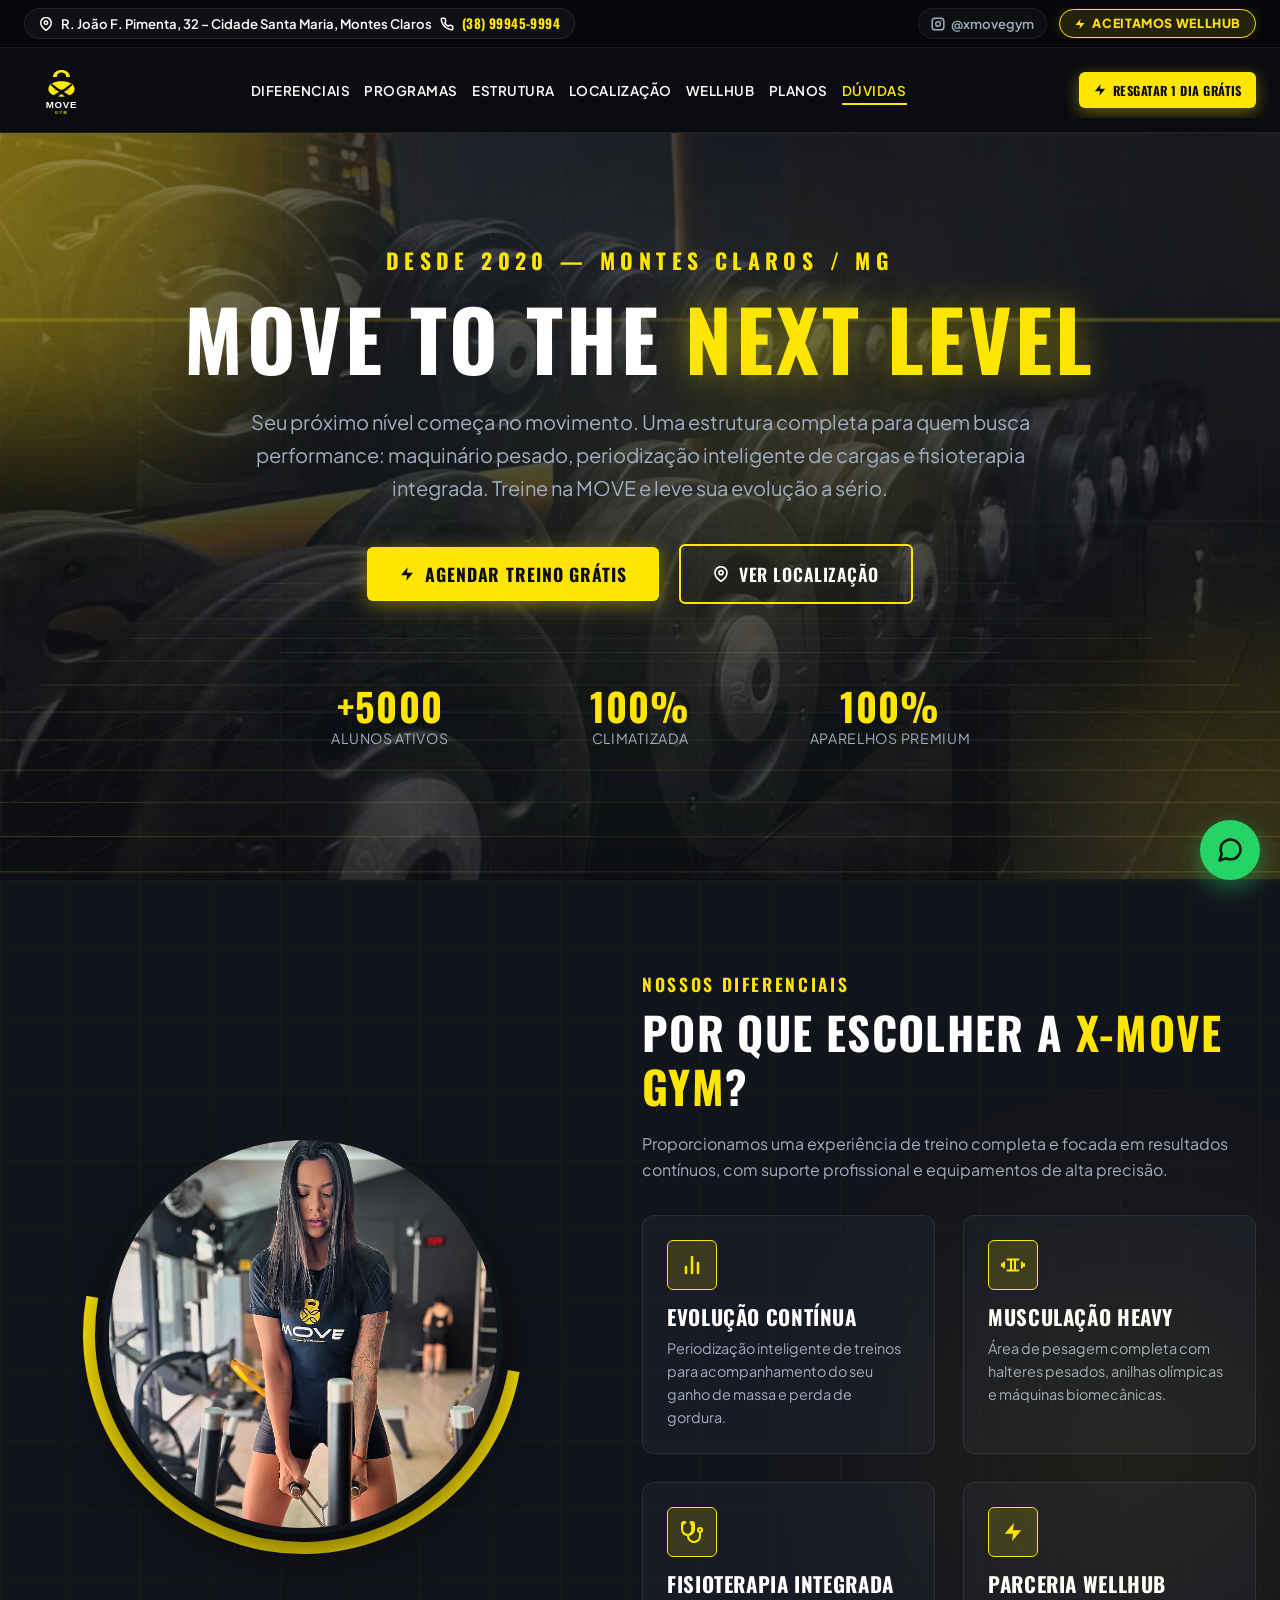
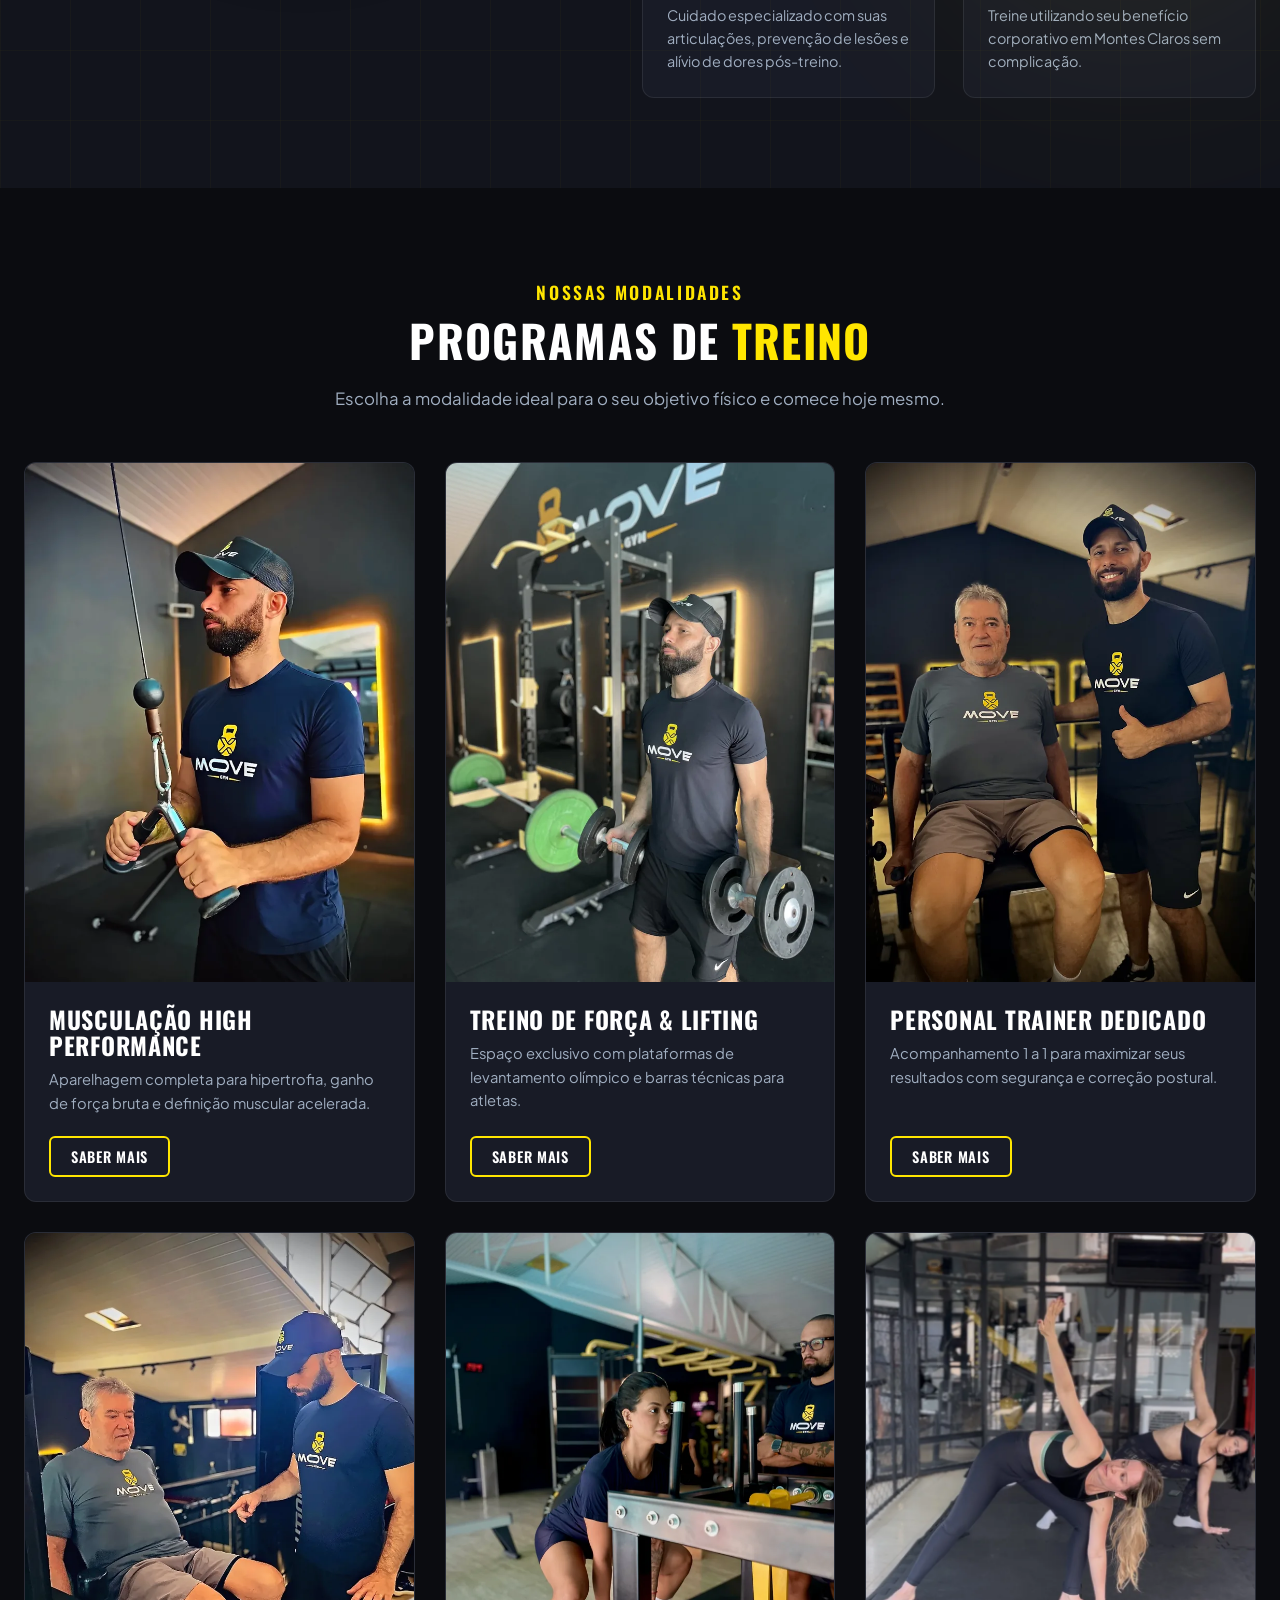
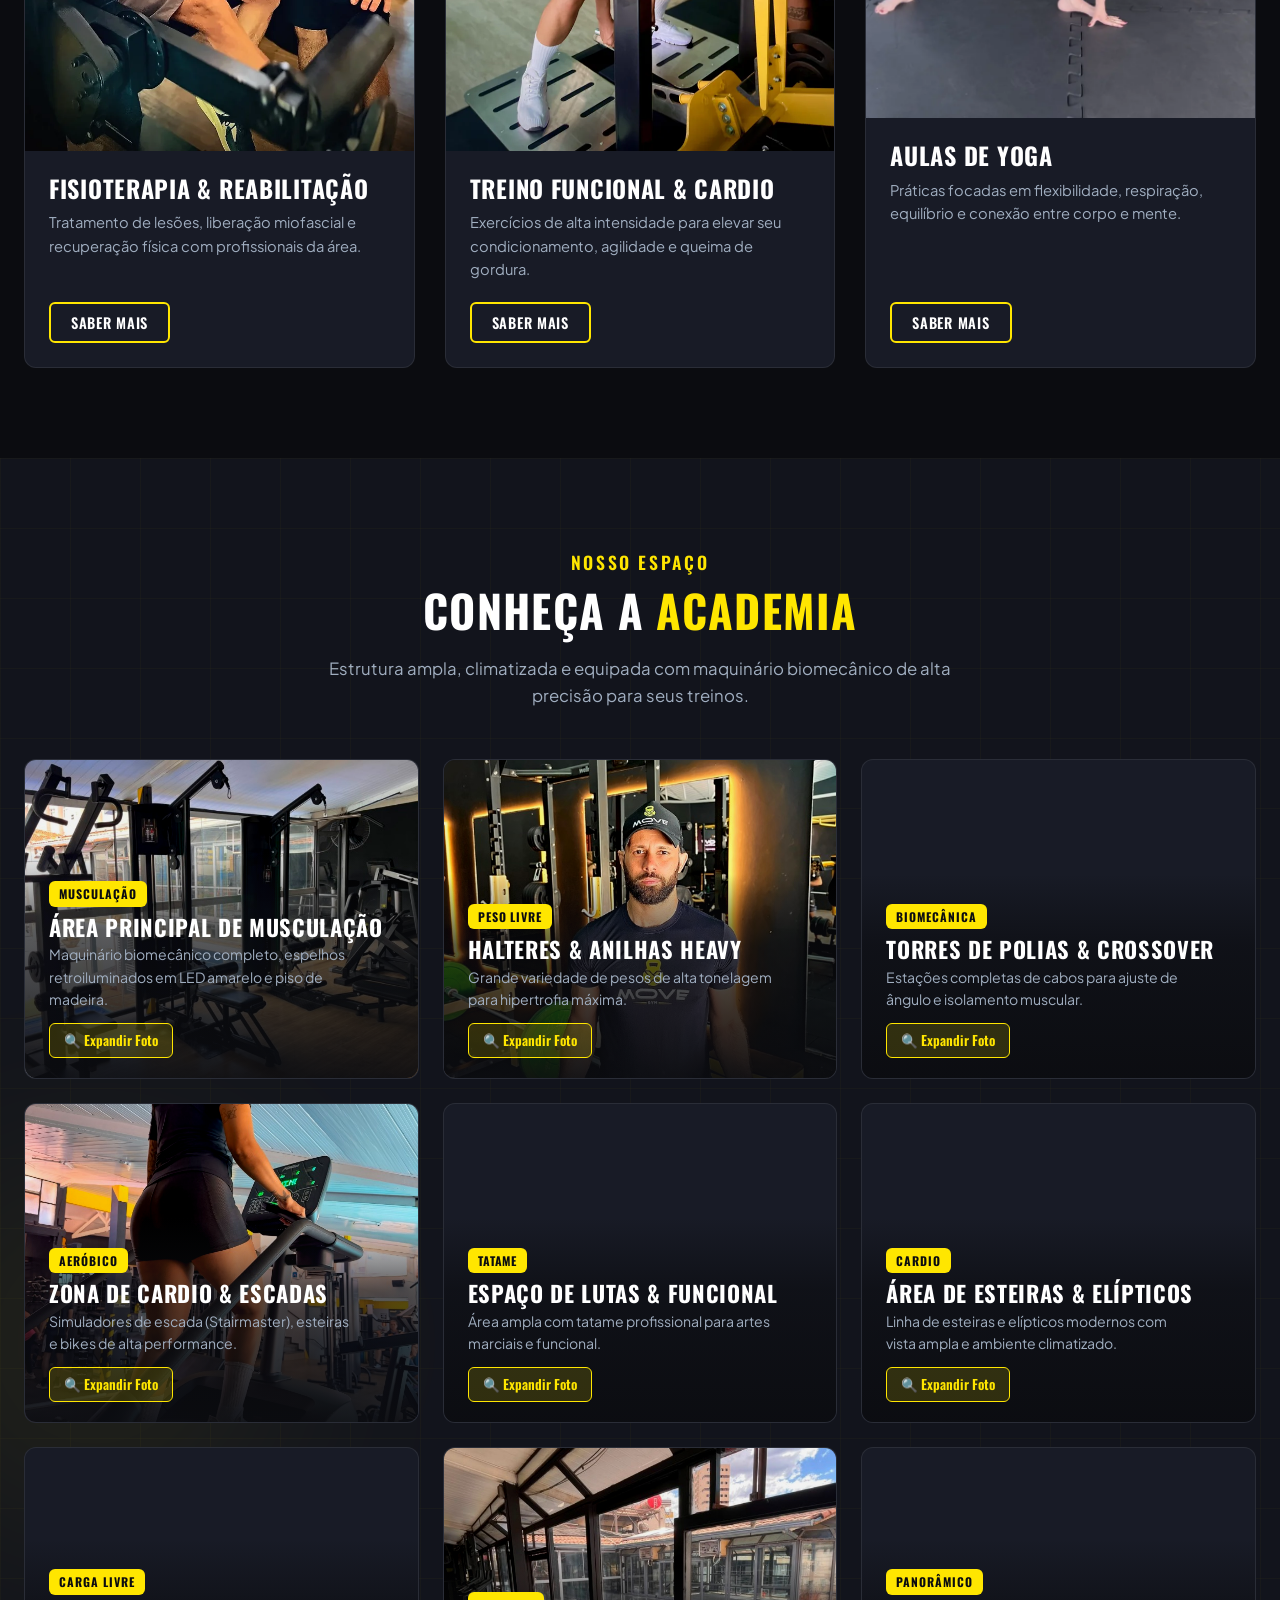
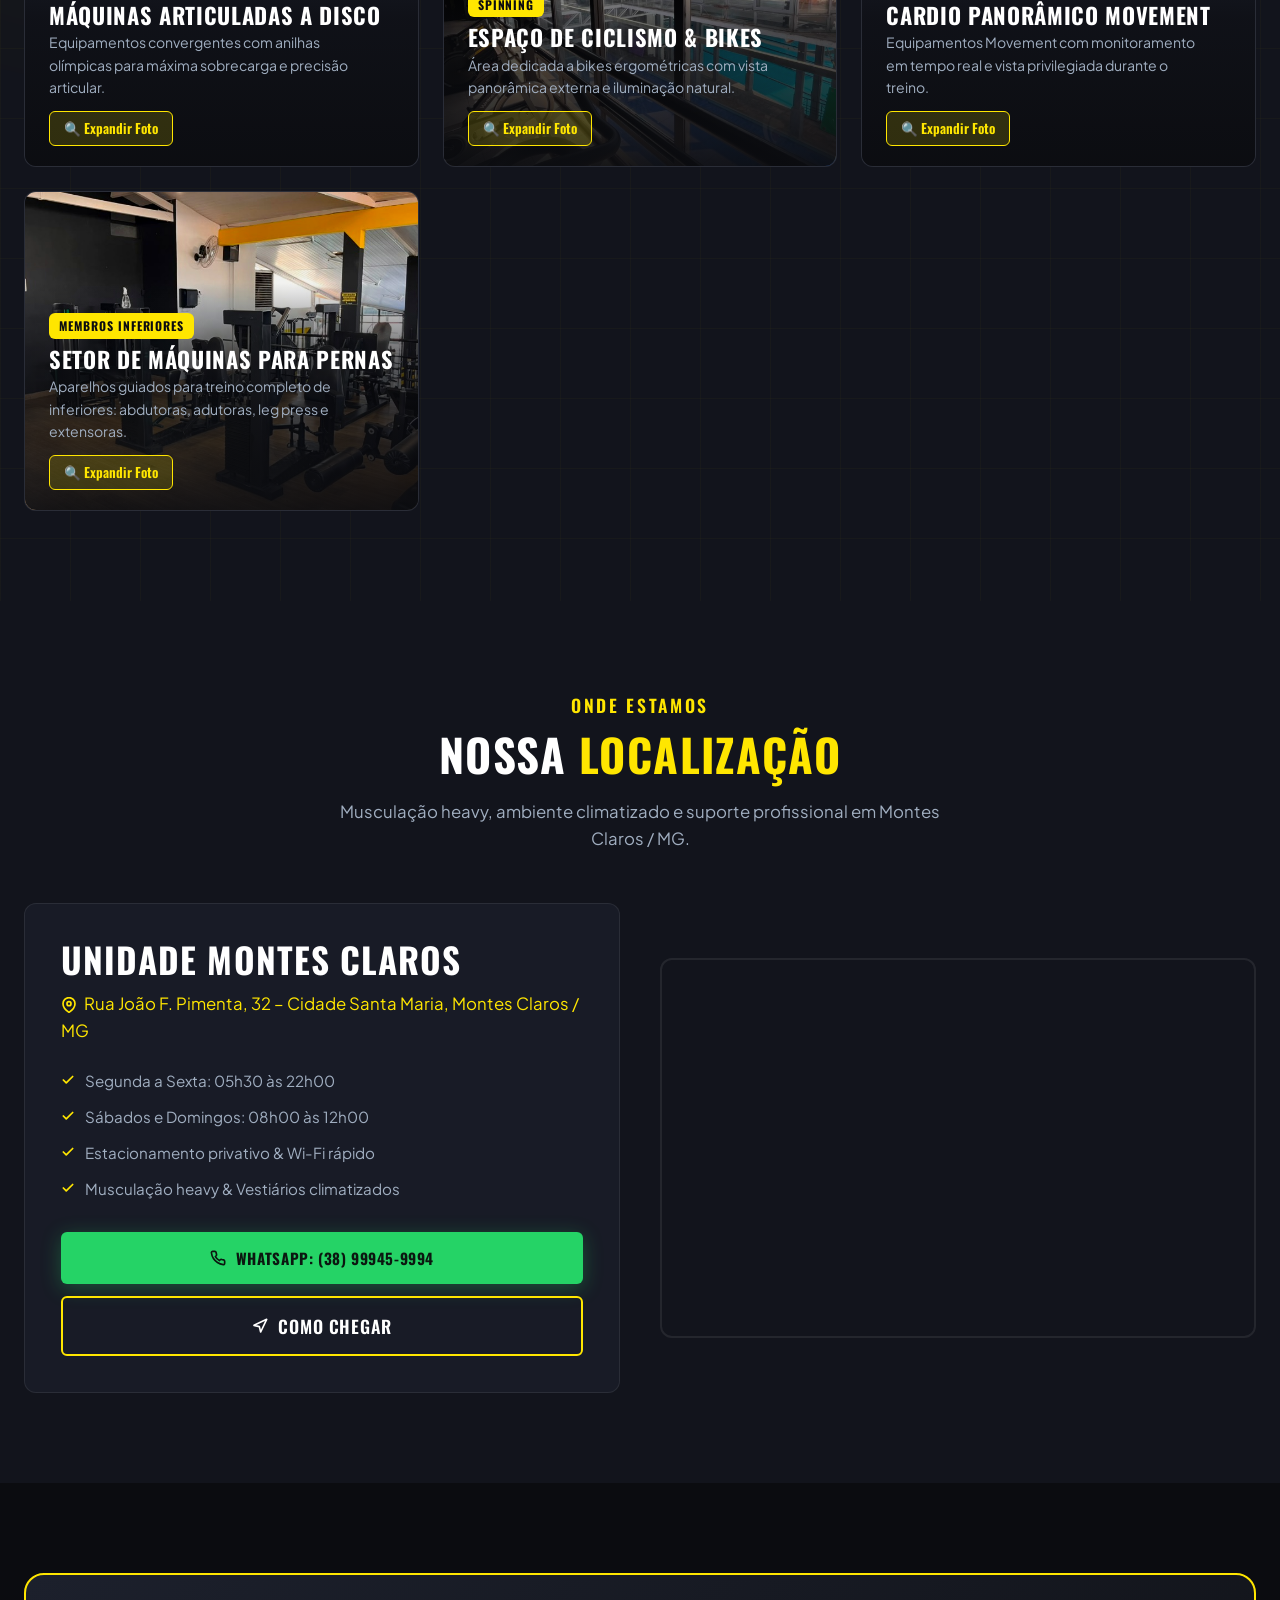
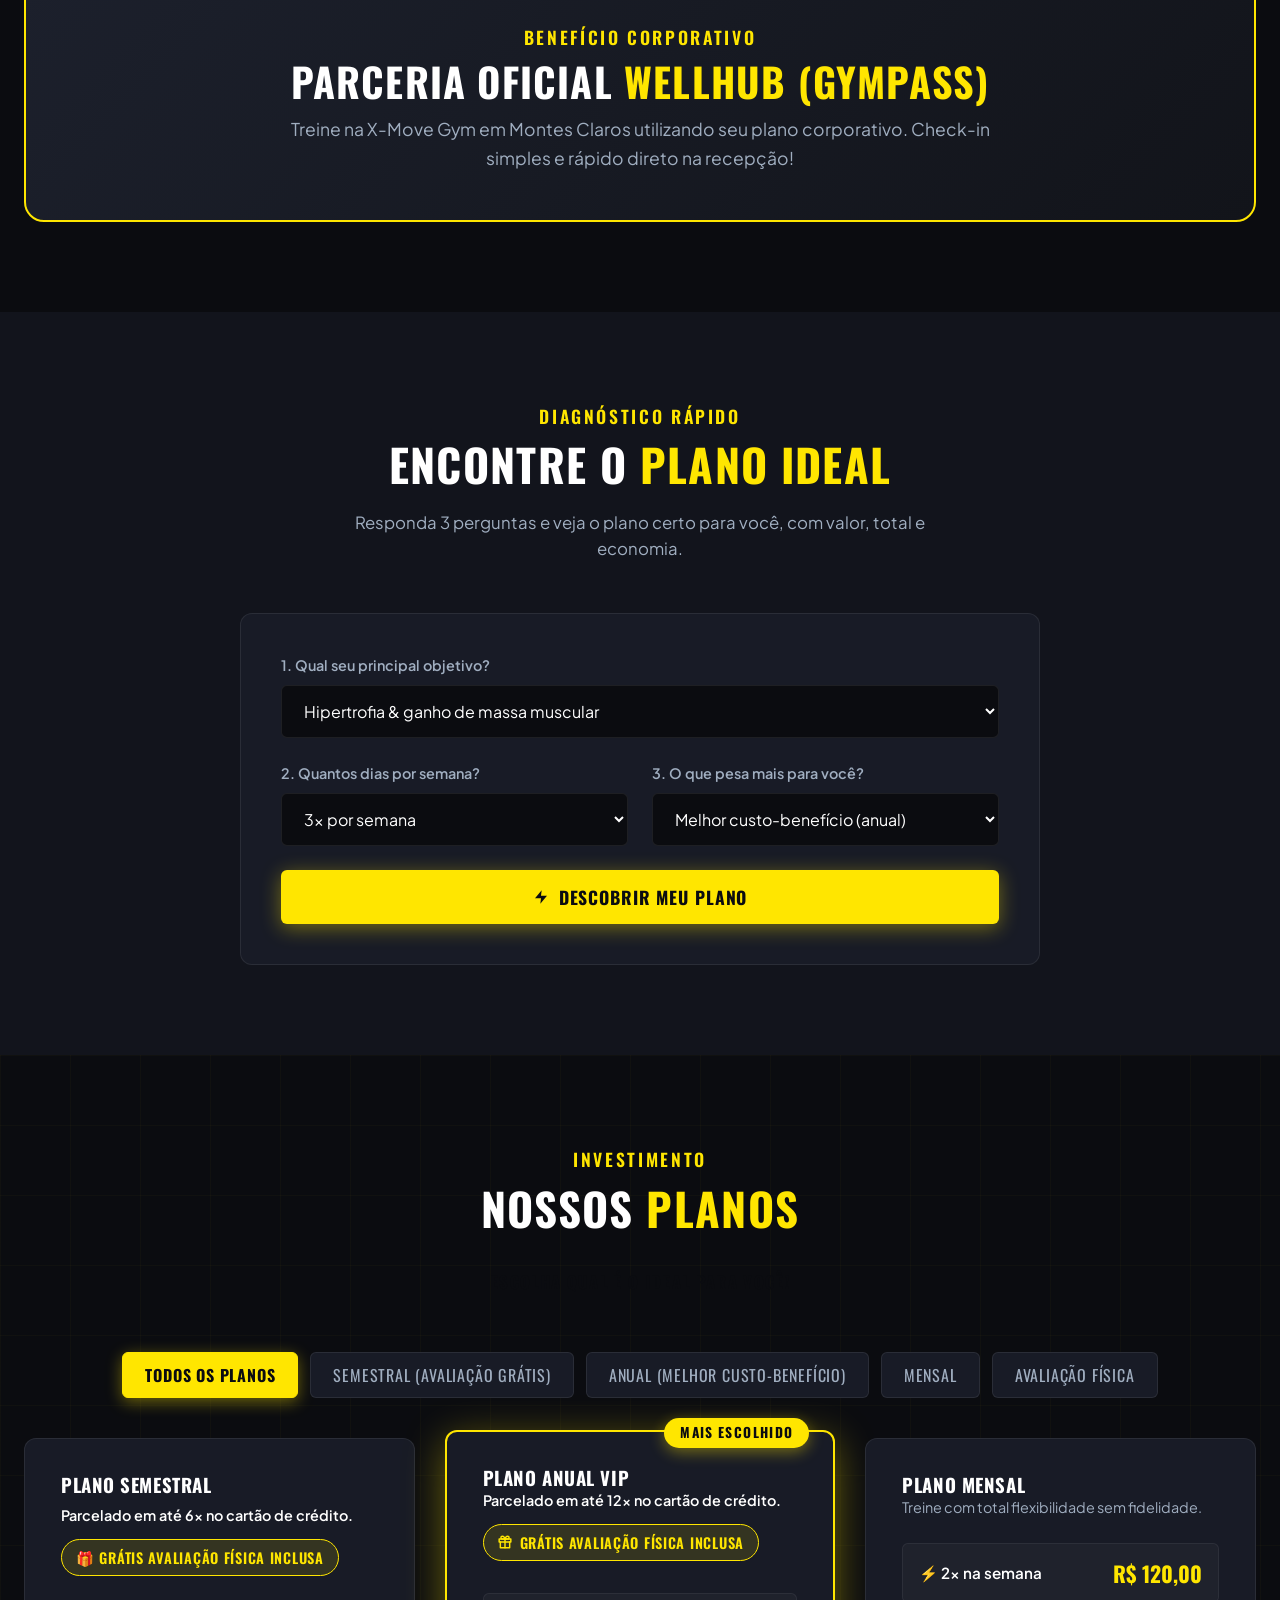
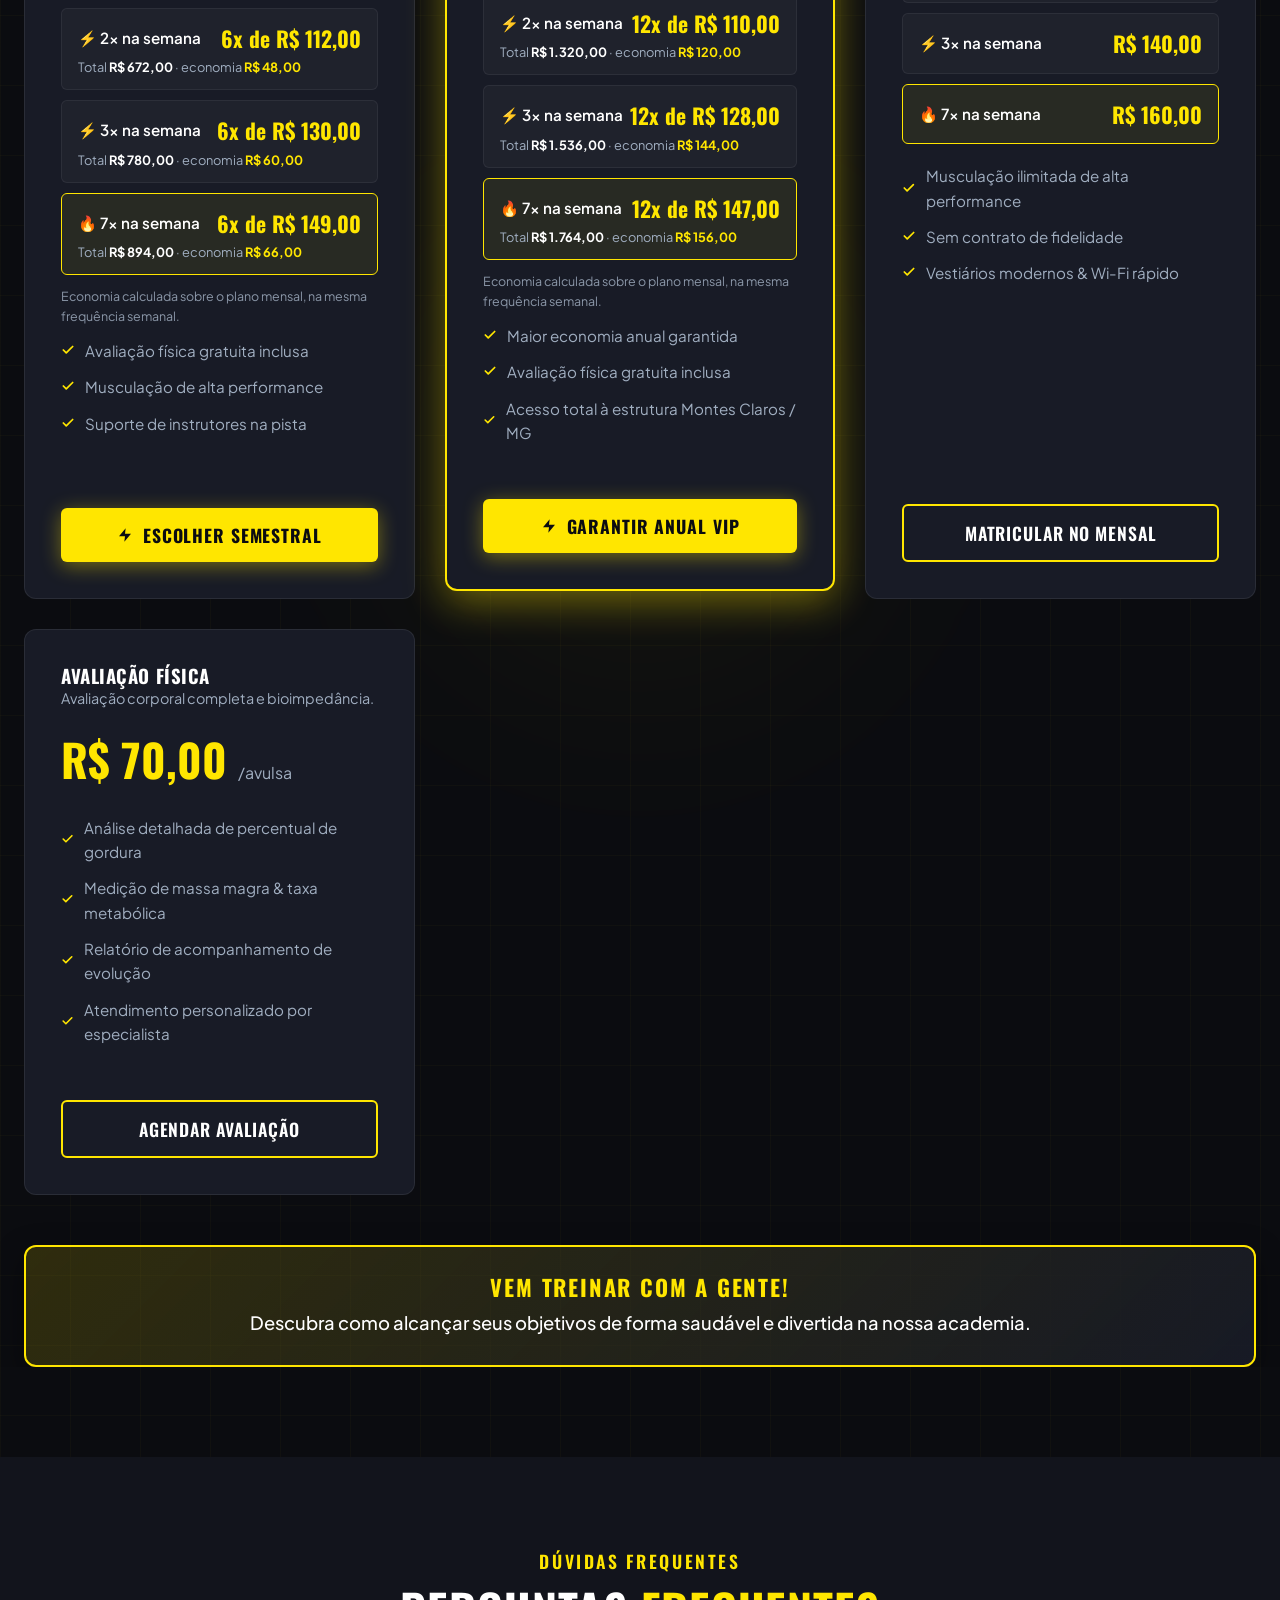
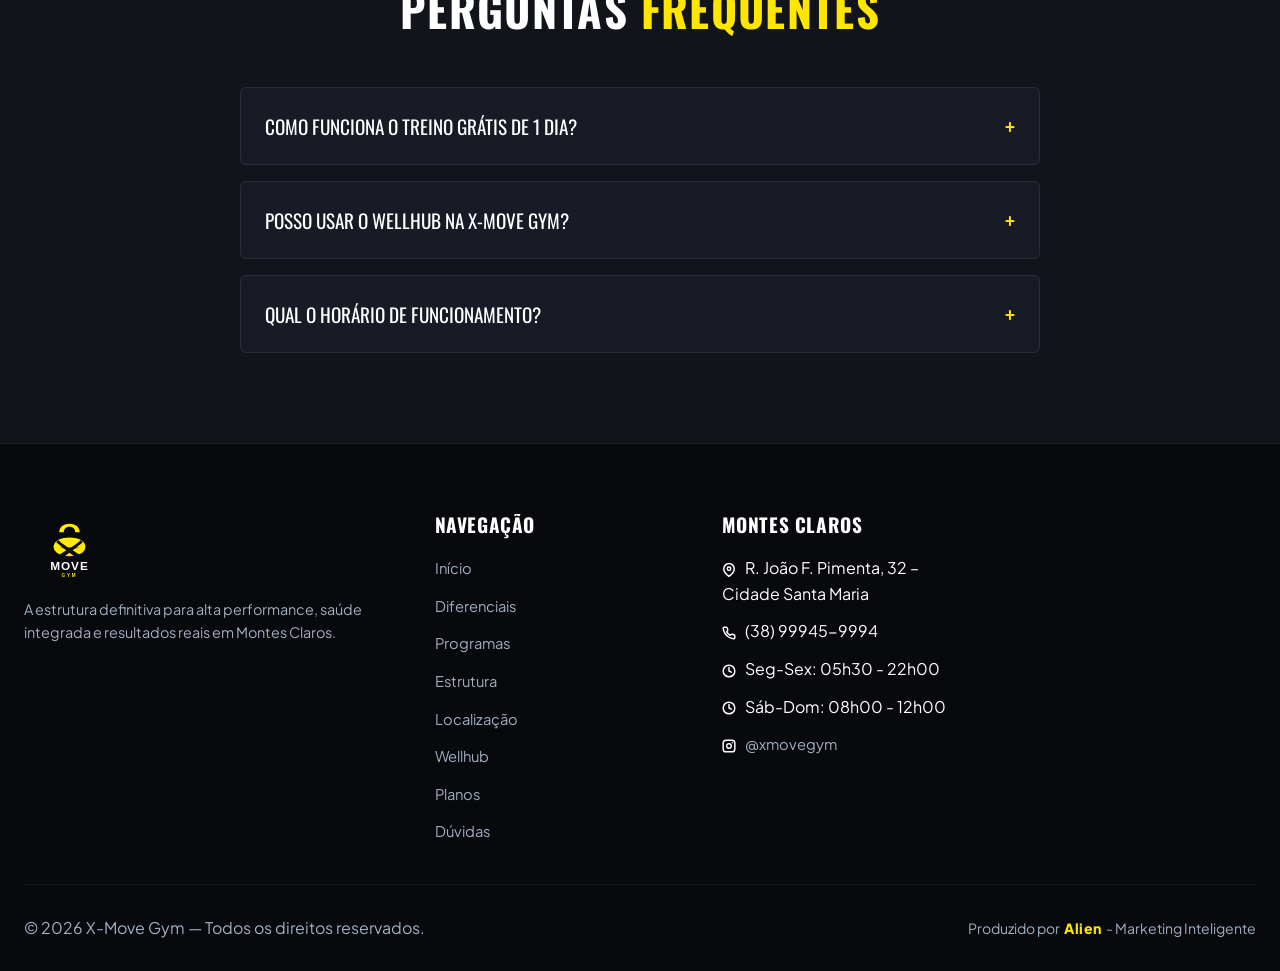
==== index.html @ 629a8d17 "Move arquivos do site para a raiz do repositório A Vercel publica a raiz do repositório; com o index" ====
<!DOCTYPE html>
<html lang="pt-BR">
<head>
  <meta charset="UTF-8">
  <meta name="viewport" content="width=device-width, initial-scale=1.0">
  <script>document.documentElement.classList.add('js');</script>

  <!-- SEO & Social Meta Tags -->
  <title>X-Move Gym | Academia High Performance em Montes Claros</title>
  <meta name="description" content="Evolua além dos seus limites na X-Move Gym. Musculação de alta performance, personal trainer, fisioterapia integrada e parceria Wellhub/Gympass em Montes Claros / MG. Agende seu treino grátis!">
  <meta name="keywords" content="X-Move Gym, Academia Montes Claros, Musculação, Personal Trainer, Fisioterapia, Wellhub, Gympass">
  <meta name="theme-color" content="#0b0c10">
  <link rel="canonical" href="https://move-gym-nu.vercel.app/">

  <meta property="og:type" content="website">
  <meta property="og:locale" content="pt_BR">
  <meta property="og:site_name" content="X-Move Gym">
  <meta property="og:url" content="https://move-gym-nu.vercel.app/">
  <meta property="og:title" content="X-Move Gym | Make Your Body Shape">
  <meta property="og:description" content="A estrutura definitiva para transformar seus resultados físicos e saúde em Montes Claros.">
  <meta property="og:image" content="https://move-gym-nu.vercel.app/assets/images/og-image.jpg">
  <meta property="og:image:width" content="1200">
  <meta property="og:image:height" content="630">
  <meta property="og:image:alt" content="Área de musculação da X-Move Gym em Montes Claros">
  <meta name="twitter:card" content="summary_large_image">
  <meta name="twitter:title" content="X-Move Gym | Academia High Performance em Montes Claros">
  <meta name="twitter:description" content="Musculação, personal, fisioterapia integrada e Wellhub. Agende seu treino grátis.">
  <meta name="twitter:image" content="https://move-gym-nu.vercel.app/assets/images/og-image.jpg">

  <!-- Dados estruturados (SEO local) -->
  <script type="application/ld+json">
  {
    "@context": "https://schema.org",
    "@type": "ExerciseGym",
    "name": "X-Move Gym",
    "url": "https://move-gym-nu.vercel.app/",
    "image": "https://move-gym-nu.vercel.app/assets/images/og-image.jpg",
    "telephone": "+55 38 99945-9994",
    "address": {
      "@type": "PostalAddress",
      "streetAddress": "Rua João F. Pimenta, 32",
      "addressLocality": "Montes Claros",
      "addressRegion": "MG",
      "addressCountry": "BR"
    },
    "geo": { "@type": "GeoCoordinates", "latitude": -16.728485, "longitude": -43.8725011 },
    "hasMap": "https://maps.app.goo.gl/956UyR5K5Nommwva8",
    "openingHoursSpecification": [
      { "@type": "OpeningHoursSpecification", "dayOfWeek": ["Monday","Tuesday","Wednesday","Thursday","Friday"], "opens": "05:30", "closes": "22:00" },
      { "@type": "OpeningHoursSpecification", "dayOfWeek": ["Saturday","Sunday"], "opens": "08:00", "closes": "12:00" }
    ],
    "sameAs": ["https://www.instagram.com/xmovegym"]
  }
  </script>

  <!-- Favicon, Fontes & Stylesheet -->
  <link rel="icon" type="image/svg+xml" href="images/logo-icon.svg">
  <link rel="preconnect" href="https://fonts.googleapis.com">
  <link rel="preconnect" href="https://fonts.gstatic.com" crossorigin>
  <link rel="stylesheet" href="https://fonts.googleapis.com/css2?family=Oswald:wght@400;500;600;700&family=Plus+Jakarta+Sans:ital,wght@0,400;0,500;0,600;0,700;0,800;1,400&display=swap">
  <link rel="stylesheet" href="css/styles.css">
</head>
<body>
  <a class="skip-link" href="#conteudo">Pular para o conteúdo</a>

  <!-- ==================== 1. TOP UTILITY BAR ==================== -->
  <div class="top-bar">
    <div class="container top-bar-content">
      
      <!-- Units & Quick WhatsApp Links -->
      <div class="top-bar-units">
        <a href="https://wa.me/5538999459994" target="_blank" rel="noopener noreferrer" class="unit-top-badge" title="Falar no WhatsApp">
          <svg width="14" height="14" viewBox="0 0 24 24" fill="none" stroke="currentColor" stroke-width="2.5" stroke-linecap="round" stroke-linejoin="round"><path d="M21 10c0 7-9 13-9 13s-9-6-9-13a9 9 0 0 1 18 0z"></path><circle cx="12" cy="10" r="3"></circle></svg>
          <span class="unit-city">R. João F. Pimenta, 32 – Cidade Santa Maria, Montes Claros</span>
          <svg width="14" height="14" viewBox="0 0 24 24" fill="none" stroke="currentColor" stroke-width="2.5" stroke-linecap="round" stroke-linejoin="round"><path d="M22 16.92v3a2 2 0 0 1-2.18 2 19.79 19.79 0 0 1-8.63-3.07 19.5 19.5 0 0 1-6-6 19.79 19.79 0 0 1-3.07-8.67A2 2 0 0 1 4.11 2h3a2 2 0 0 1 2 1.72 12.84 12.84 0 0 0 .7 2.81 2 2 0 0 1-.45 2.11L8.09 9.91a16 16 0 0 0 6 6l1.27-1.27a2 2 0 0 1 2.11-.45 12.84 12.84 0 0 0 2.81.7A2 2 0 0 1 22 16.92z"></path></svg>
          <span class="unit-phone">(38) 99945-9994</span>
        </a>
      </div>

      <!-- Social & Benefit Badges -->
      <div class="top-bar-right">
        <a href="https://www.instagram.com/xmovegym" target="_blank" rel="noopener noreferrer" class="social-top-badge" id="top-bar-instagram">
          <svg width="14" height="14" viewBox="0 0 24 24" fill="none" stroke="currentColor" stroke-width="2.5" stroke-linecap="round" stroke-linejoin="round"><rect x="2" y="2" width="20" height="20" rx="5" ry="5"></rect><path d="M16 11.37A4 4 0 1 1 12.63 8 4 4 0 0 1 16 11.37z"></path><line x1="17.5" y1="6.5" x2="17.51" y2="6.5"></line></svg>
          @xmovegym
        </a>
        <span class="wellhub-top-badge">
          <svg width="12" height="12" viewBox="0 0 24 24" fill="currentColor"><polygon points="13 2 3 14 12 14 11 22 21 10 12 10 13 2"></polygon></svg>
          Aceitamos Wellhub
        </span>
      </div>

    </div>
  </div>

  <!-- ==================== 2. MAIN NAVBAR ==================== -->
  <header class="navbar" id="navbar">
    <div class="container nav-container">
      <a href="#home" class="brand-logo" id="nav-brand-logo" aria-label="X-Move Gym - início">
        <img src="images/logo.svg" alt="X-Move Gym Logo" class="logo-svg-img">
      </a>

      <nav aria-label="Navegação principal">
        <ul class="nav-links" id="nav-menu">
          <li><a href="#why-choose" id="nav-why">Diferenciais</a></li>
          <li><a href="#programas" id="nav-programs">Programas</a></li>
          <li><a href="#estrutura" id="nav-estrutura">Estrutura</a></li>
          <li><a href="#unidades" id="nav-unidades">Localização</a></li>
          <li><a href="#wellhub" id="nav-wellhub">Wellhub</a></li>
          <li><a href="#planos" id="nav-planos">Planos</a></li>
          <li><a href="#faq" id="nav-faq">Dúvidas</a></li>
        </ul>
      </nav>

      <div class="nav-cta-wrapper">
        <button type="button" class="btn btn-orange open-modal-btn" id="btn-nav-pass">
          <svg width="14" height="14" viewBox="0 0 24 24" fill="currentColor"><polygon points="13 2 3 14 12 14 11 22 21 10 12 10 13 2"></polygon></svg>
          Resgatar 1 Dia Grátis
        </button>
        <button type="button" class="mobile-toggle-btn" id="mobileMenuBtn" aria-label="Abrir menu" aria-expanded="false" aria-controls="nav-menu">
          <svg width="22" height="22" viewBox="0 0 24 24" fill="none" stroke="currentColor" stroke-width="2.5" stroke-linecap="round" stroke-linejoin="round"><line x1="3" y1="12" x2="21" y2="12"></line><line x1="3" y1="6" x2="21" y2="6"></line><line x1="3" y1="18" x2="21" y2="18"></line></svg>
        </button>
      </div>
    </div>
  </header>

  <main id="conteudo">
  <!-- ==================== 3. HERO SECTION ==================== -->
  <section class="hero hero-centered" id="home">
    <div class="hero-bg-image-overlay" style="background-image: url('assets/images/hero-background.jpg');"></div>
    <video autoplay loop muted playsinline preload="metadata" poster="assets/hero-poster.jpg" class="hero-bg-video" aria-hidden="true">
      <source src="assets/neon_background_24s.mp4" type="video/mp4">
    </video>
    <div class="neon-grid-pattern"></div>
    <div class="neon-bg-orb orb-center"></div>
    <div class="container hero-centered-container">
      <div class="hero-content centered">
        <span class="hero-tag">DESDE 2020 — MONTES CLAROS / MG</span>
        <h1 class="hero-title">
          MOVE TO THE <span class="highlight">NEXT LEVEL</span>
        </h1>
        <p class="hero-description">
          Seu próximo nível começa no movimento. Uma estrutura completa para quem busca performance: maquinário pesado, periodização inteligente de cargas e fisioterapia integrada. Treine na MOVE e leve sua evolução a sério.
        </p>
        
        <div class="hero-actions">
          <button type="button" class="btn btn-orange open-modal-btn" id="btn-hero-cta">
            <svg width="16" height="16" viewBox="0 0 24 24" fill="currentColor"><polygon points="13 2 3 14 12 14 11 22 21 10 12 10 13 2"></polygon></svg>
            Agendar Treino Grátis
          </button>
          <a href="#unidades" class="btn btn-outline" id="btn-hero-units">
            <svg width="16" height="16" viewBox="0 0 24 24" fill="none" stroke="currentColor" stroke-width="2.5" stroke-linecap="round" stroke-linejoin="round"><path d="M21 10c0 7-9 13-9 13s-9-6-9-13a9 9 0 0 1 18 0z"></path><circle cx="12" cy="10" r="3"></circle></svg>
            Ver Localização
          </a>
        </div>

        <div class="hero-stats-bar">
          <div class="hero-stat-box">
            <h3>+<span class="counter" data-target="5000">0</span></h3>
            <p>Alunos Ativos</p>
          </div>
          <div class="hero-stat-box">
            <h3>100%</h3>
            <p>Climatizada</p>
          </div>
          <div class="hero-stat-box">
            <h3>100%</h3>
            <p>Aparelhos Premium</p>
          </div>
        </div>
      </div>
    </div>
  </section>

  <!-- ==================== 4. WHY CHOOSE US SECTION (CIRCULAR BADGE) ==================== -->
  <section class="section section-alt" id="why-choose">
    <div class="neon-grid-pattern"></div>
    <div class="neon-bg-orb orb-amber-right"></div>
    <div class="container why-us-grid">
      
      <!-- Circular Image Mask + Orange Arc Ring Overlay -->
      <div class="why-us-image-wrapper">
        <div class="orange-ring-arc"></div>
        <div class="circular-image-mask">
          <img src="assets/images/diferenciais-aluna.jpg" alt="Aluna treinando na X-Move Gym" width="768" height="1024" loading="lazy" decoding="async">
        </div>
      </div>

      <div class="why-us-content">
        <span class="section-subtitle">NOSSOS DIFERENCIAIS</span>
        <h2 class="section-title">POR QUE ESCOLHER A <span class="accent">X-MOVE GYM</span>?</h2>
        <p class="lead-text">Proporcionamos uma experiência de treino completa e focada em resultados contínuos, com suporte profissional e equipamentos de alta precisão.</p>

        <div class="features-2x2-grid">
          <div class="feature-box">
            <div class="feature-icon-square">
              <svg width="24" height="24" viewBox="0 0 24 24" fill="none" stroke="currentColor" stroke-width="2.5" stroke-linecap="round" stroke-linejoin="round"><line x1="18" y1="20" x2="18" y2="10"></line><line x1="12" y1="20" x2="12" y2="4"></line><line x1="6" y1="20" x2="6" y2="14"></line></svg>
            </div>
            <h4>EVOLUÇÃO CONTÍNUA</h4>
            <p>Periodização inteligente de treinos para acompanhamento do seu ganho de massa e perda de gordura.</p>
          </div>

          <div class="feature-box">
            <div class="feature-icon-square">
              <svg width="24" height="24" viewBox="0 0 24 24" fill="none" stroke="currentColor" stroke-width="2" stroke-linecap="round" stroke-linejoin="round"><path d="M6.5 6.5h11M6.5 17.5h11M3 9.5v5M21 9.5v5M1 11v2M23 11v2M10 6.5v11M14 6.5v11"/></svg>
            </div>
            <h4>MUSCULAÇÃO HEAVY</h4>
            <p>Área de pesagem completa com halteres pesados, anilhas olímpicas e máquinas biomecânicas.</p>
          </div>

          <div class="feature-box">
            <div class="feature-icon-square">
              <svg width="24" height="24" viewBox="0 0 24 24" fill="none" stroke="currentColor" stroke-width="2" stroke-linecap="round" stroke-linejoin="round"><path d="M4.8 2.3A.3.3 0 1 0 5 2H4a2 2 0 0 0-2 2v5a6 6 0 0 0 6 6v0a6 6 0 0 0 6-6V4a2 2 0 0 0-2-2h-1a.3.3 0 1 0 .2.3V4a1 1 0 0 1 1 1v5a5 5 0 0 1-5 5v0a5 5 0 0 1-5-5V5a1 1 0 0 1 1-1z"></path><path d="M8 15v1a6 6 0 0 0 6 6v0a6 6 0 0 0 6-6v-4"></path><circle cx="20" cy="10" r="2"></circle></svg>
            </div>
            <h4>FISIOTERAPIA INTEGRADA</h4>
            <p>Cuidado especializado com suas articulações, prevenção de lesões e alívio de dores pós-treino.</p>
          </div>

          <div class="feature-box">
            <div class="feature-icon-square">
              <svg width="22" height="22" viewBox="0 0 24 24" fill="currentColor"><polygon points="13 2 3 14 12 14 11 22 21 10 12 10 13 2"></polygon></svg>
            </div>
            <h4>PARCERIA WELLHUB</h4>
            <p>Treine utilizando seu benefício corporativo em Montes Claros sem complicação.</p>
          </div>
        </div>
      </div>

    </div>
  </section>

  <!-- ==================== 5. TRAINING PROGRAMS SECTION (FITNASE GRID) ==================== -->
  <section class="section" id="programas">
    <div class="container">
      <div class="section-header">
        <span class="section-subtitle">NOSSAS MODALIDADES</span>
        <h2 class="section-title">PROGRAMAS DE <span class="accent">TREINO</span></h2>
        <p>Escolha a modalidade ideal para o seu objetivo físico e comece hoje mesmo.</p>
      </div>

      <div class="programs-grid">
        <article class="program-card">
          <div class="program-img">
            <img src="assets/images/musculacao-high-performance.webp" alt="Aluno treinando musculação com halteres na X-Move Gym" width="750" height="1000" loading="lazy" decoding="async">
          </div>
          <div class="program-body">
            <h3>MUSCULAÇÃO HIGH PERFORMANCE</h3>
            <p>Aparelhagem completa para hipertrofia, ganho de força bruta e definição muscular acelerada.</p>
            <button type="button" class="btn btn-outline btn-sm open-modal-btn">Saber Mais</button>
          </div>
        </article>

        <article class="program-card">
          <div class="program-img">
            <img src="assets/images/programa-forca.webp" alt="Aluno fazendo rosca com halteres e anilhas ao lado do rack de força na X-Move Gym" width="750" height="1000" loading="lazy" decoding="async">
          </div>
          <div class="program-body">
            <h3>TREINO DE FORÇA & LIFTING</h3>
            <p>Espaço exclusivo com plataformas de levantamento olímpico e barras técnicas para atletas.</p>
            <button type="button" class="btn btn-outline btn-sm open-modal-btn">Saber Mais</button>
          </div>
        </article>

        <article class="program-card">
          <div class="program-img">
            <img src="assets/images/programa-personal.webp" alt="Personal trainer da X-Move Gym ao lado de aluno na máquina de treino" width="750" height="1000" loading="lazy" decoding="async">
          </div>
          <div class="program-body">
            <h3>PERSONAL TRAINER DEDICADO</h3>
            <p>Acompanhamento 1 a 1 para maximizar seus resultados com segurança e correção postural.</p>
            <button type="button" class="btn btn-outline btn-sm open-modal-btn">Saber Mais</button>
          </div>
        </article>

        <article class="program-card">
          <div class="program-img">
            <img src="assets/images/programa-fisioterapia.webp" alt="Atendimento de fisioterapia e reabilitação na X-Move Gym" width="750" height="1000" loading="lazy" decoding="async">
          </div>
          <div class="program-body">
            <h3>FISIOTERAPIA & REABILITAÇÃO</h3>
            <p>Tratamento de lesões, liberação miofascial e recuperação física com profissionais da área.</p>
            <button type="button" class="btn btn-outline btn-sm open-modal-btn">Saber Mais</button>
          </div>
        </article>

        <article class="program-card">
          <div class="program-img">
            <img src="assets/images/programa-funcional.webp" alt="Aluna realizando treino funcional com trenó acompanhada pelo instrutor na X-Move Gym" width="750" height="1000" loading="lazy" decoding="async">
          </div>
          <div class="program-body">
            <h3>TREINO FUNCIONAL & CARDIO</h3>
            <p>Exercícios de alta intensidade para elevar seu condicionamento, agilidade e queima de gordura.</p>
            <button type="button" class="btn btn-outline btn-sm open-modal-btn">Saber Mais</button>
          </div>
        </article>

        <article class="program-card">
          <div class="program-img">
            <img src="assets/images/programa-yoga.webp" alt="Alunas praticando yoga no tatame da X-Move Gym" width="800" height="1000" loading="lazy" decoding="async">
          </div>
          <div class="program-body">
            <h3>AULAS DE YOGA</h3>
            <p>Práticas focadas em flexibilidade, respiração, equilíbrio e conexão entre corpo e mente.</p>
            <button type="button" class="btn btn-outline btn-sm open-modal-btn">Saber Mais</button>
          </div>
        </article>
      </div>
    </div>
  </section>

  <!-- ==================== CONHEÇA A ACADEMIA (ESTRUTURA) ==================== -->
  <section class="section section-alt" id="estrutura">
    <div class="neon-grid-pattern"></div>
    <div class="neon-bg-orb orb-yellow-left"></div>
    <div class="container">
      <div class="section-header">
        <span class="section-subtitle">NOSSO ESPAÇO</span>
        <h2 class="section-title">CONHEÇA A <span class="accent">ACADEMIA</span></h2>
        <p>Estrutura ampla, climatizada e equipada com maquinário biomecânico de alta precisão para seus treinos.</p>
      </div>


      <!-- Gallery Grid -->
      <div class="gallery-grid">
        
        <!-- Item 1: Musculação Heavy -->
        <div class="gallery-item" data-gallery-cat="musculacao">
          <div class="gallery-img-wrapper" role="button" tabindex="0" aria-label="Ampliar foto: Área Principal de Musculação" data-lightbox-src="assets/images/estrutura-musculacao.jpg" data-lightbox-title="Área Principal de Musculação" data-lightbox-desc="Maquinário biomecânico completo, espelhos retroiluminados em LED amarelo e ambiente climatizado de alta performance.">
            <img src="assets/images/estrutura-musculacao.jpg" alt="Área Principal de Musculação X-Move Gym" width="1024" height="576" loading="lazy" decoding="async">
            <div class="gallery-overlay">
              <span class="gallery-badge">MUSCULAÇÃO</span>
              <h3>Área Principal de Musculação</h3>
              <p>Maquinário biomecânico completo, espelhos retroiluminados em LED amarelo e piso de madeira.</p>
              <span class="gallery-expand-btn" aria-hidden="true">🔍 Expandir Foto</span>
            </div>
          </div>
        </div>

        <!-- Item 2: Halteres & Peso Livre -->
        <div class="gallery-item" data-gallery-cat="halteres">
          <div class="gallery-img-wrapper" role="button" tabindex="0" aria-label="Ampliar foto: Estante de Halteres & Peso Livre" data-lightbox-src="assets/images/estrutura-halteres.jpg" data-lightbox-title="Estante de Halteres & Peso Livre" data-lightbox-desc="Ampla variedade de halteres pesados e anilhas de alta tonelagem para treinos de hipertrofia máxima e força bruta.">
            <img src="assets/images/estrutura-halteres.jpg" alt="Estante de Halteres e Anilhas X-Move Gym" width="663" height="1024" loading="lazy" decoding="async">
            <div class="gallery-overlay">
              <span class="gallery-badge">PESO LIVRE</span>
              <h3>Halteres & Anilhas Heavy</h3>
              <p>Grande variedade de pesos de alta tonelagem para hipertrofia máxima.</p>
              <span class="gallery-expand-btn" aria-hidden="true">🔍 Expandir Foto</span>
            </div>
          </div>
        </div>

        <!-- Item 3: Torres de Polias -->
        <div class="gallery-item" data-gallery-cat="polias">
          <div class="gallery-img-wrapper" role="button" tabindex="0" aria-label="Ampliar foto: Torres de Polias & Crossover" data-lightbox-src="assets/images/estrutura-polias.jpg" data-lightbox-title="Torres de Polias & Crossover" data-lightbox-desc="Estações completas de cabos com regulagem de altura e puxadores biomecânicos para isolamento muscular perfeito.">
            <img src="assets/images/estrutura-polias.jpg" alt="Torres de Polias e Crossover X-Move Gym" width="768" height="1024" loading="lazy" decoding="async">
            <div class="gallery-overlay">
              <span class="gallery-badge">BIOMECÂNICA</span>
              <h3>Torres de Polias & Crossover</h3>
              <p>Estações completas de cabos para ajuste de ângulo e isolamento muscular.</p>
              <span class="gallery-expand-btn" aria-hidden="true">🔍 Expandir Foto</span>
            </div>
          </div>
        </div>

        <!-- Item 4: Zona Cardio -->
        <div class="gallery-item" data-gallery-cat="cardio">
          <div class="gallery-img-wrapper" role="button" tabindex="0" aria-label="Ampliar foto: Zona de Cardio & Escadas" data-lightbox-src="assets/images/estrutura-cardio.jpg" data-lightbox-title="Zona de Cardio & Escadas" data-lightbox-desc="Equipamentos aeróbicos de alta performance incluindo simuladores de escada (Stairmaster), esteiras rápidas e bikes.">
            <img src="assets/images/estrutura-cardio.jpg" alt="Zona de Cardio e Escadas X-Move Gym" width="768" height="1024" loading="lazy" decoding="async">
            <div class="gallery-overlay">
              <span class="gallery-badge">AERÓBICO</span>
              <h3>Zona de Cardio & Escadas</h3>
              <p>Simuladores de escada (Stairmaster), esteiras e bikes de alta performance.</p>
              <span class="gallery-expand-btn" aria-hidden="true">🔍 Expandir Foto</span>
            </div>
          </div>
        </div>

        <!-- Item 5: Tatame & Lutas -->
        <div class="gallery-item" data-gallery-cat="tatame">
          <div class="gallery-img-wrapper" role="button" tabindex="0" aria-label="Ampliar foto: Espaço Tatame & Artes Marciais" data-lightbox-src="assets/images/estrutura-tatame.jpg" data-lightbox-title="Espaço Tatame & Artes Marciais" data-lightbox-desc="Área ampla coberta com tatames profissionais para treinos funcionais, aulas coletivas e artes marciais (Jiu-Jitsu / Lutas).">
            <img src="assets/images/estrutura-tatame.jpg" alt="Espaço Tatame e Lutas X-Move Gym" width="1024" height="576" loading="lazy" decoding="async" style="object-position: center 60%;">
            <div class="gallery-overlay">
              <span class="gallery-badge">TATAME</span>
              <h3>Espaço de Lutas & Funcional</h3>
              <p>Área ampla com tatame profissional para artes marciais e funcional.</p>
              <span class="gallery-expand-btn" aria-hidden="true">🔍 Expandir Foto</span>
            </div>
          </div>
        </div>

        <!-- Item 6: Área de Esteiras & Elípticos -->
        <div class="gallery-item" data-gallery-cat="cardio">
          <div class="gallery-img-wrapper" role="button" tabindex="0" aria-label="Ampliar foto: Área de Esteiras & Elípticos" data-lightbox-src="assets/images/estrutura-esteiras-elipticos.jpg" data-lightbox-title="Área de Esteiras & Elípticos" data-lightbox-desc="Linha de esteiras e elípticos modernos com vista ampla e ambiente climatizado.">
            <img src="assets/images/estrutura-esteiras-elipticos.jpg" alt="Área de Esteiras e Elípticos X-Move Gym" width="1024" height="576" loading="lazy" decoding="async">
            <div class="gallery-overlay">
              <span class="gallery-badge">CARDIO</span>
              <h3>Área de Esteiras & Elípticos</h3>
              <p>Linha de esteiras e elípticos modernos com vista ampla e ambiente climatizado.</p>
              <span class="gallery-expand-btn" aria-hidden="true">🔍 Expandir Foto</span>
            </div>
          </div>
        </div>

        <!-- Item 7: Máquinas Articuladas a Disco -->
        <div class="gallery-item" data-gallery-cat="musculacao">
          <div class="gallery-img-wrapper" role="button" tabindex="0" aria-label="Ampliar foto: Máquinas Articuladas a Disco" data-lightbox-src="assets/images/estrutura-articuladas-disco.jpg" data-lightbox-title="Máquinas Articuladas a Disco" data-lightbox-desc="Equipamentos convergentes com anilhas olímpicas para máxima sobrecarga e precisão articular.">
            <img src="assets/images/estrutura-articuladas-disco.jpg" alt="Máquinas Articuladas a Disco X-Move Gym" width="1024" height="576" loading="lazy" decoding="async">
            <div class="gallery-overlay">
              <span class="gallery-badge">CARGA LIVRE</span>
              <h3>Máquinas Articuladas a Disco</h3>
              <p>Equipamentos convergentes com anilhas olímpicas para máxima sobrecarga e precisão articular.</p>
              <span class="gallery-expand-btn" aria-hidden="true">🔍 Expandir Foto</span>
            </div>
          </div>
        </div>

        <!-- Item 8: Espaço de Ciclismo & Bikes -->
        <div class="gallery-item" data-gallery-cat="cardio">
          <div class="gallery-img-wrapper" role="button" tabindex="0" aria-label="Ampliar foto: Espaço de Ciclismo & Bikes" data-lightbox-src="assets/images/estrutura-bikes-panoramica.jpg" data-lightbox-title="Espaço de Ciclismo & Bikes" data-lightbox-desc="Área dedicada a bikes ergométricas com vista panorâmica externa e iluminação natural.">
            <img src="assets/images/estrutura-bikes-panoramica.jpg" alt="Espaço de Ciclismo e Bikes X-Move Gym" width="1024" height="576" loading="lazy" decoding="async">
            <div class="gallery-overlay">
              <span class="gallery-badge">SPINNING</span>
              <h3>Espaço de Ciclismo & Bikes</h3>
              <p>Área dedicada a bikes ergométricas com vista panorâmica externa e iluminação natural.</p>
              <span class="gallery-expand-btn" aria-hidden="true">🔍 Expandir Foto</span>
            </div>
          </div>
        </div>

        <!-- Item 9: Cardio Panorâmico Movement -->
        <div class="gallery-item" data-gallery-cat="cardio">
          <div class="gallery-img-wrapper" role="button" tabindex="0" aria-label="Ampliar foto: Cardio Panorâmico Movement" data-lightbox-src="assets/images/estrutura-cardio-movement.jpg" data-lightbox-title="Cardio Panorâmico Movement" data-lightbox-desc="Equipamentos Movement com monitoramento em tempo real e vista privilegiada durante o treino.">
            <img src="assets/images/estrutura-cardio-movement.jpg" alt="Cardio Panorâmico Movement X-Move Gym" width="1024" height="576" loading="lazy" decoding="async">
            <div class="gallery-overlay">
              <span class="gallery-badge">PANORÂMICO</span>
              <h3>Cardio Panorâmico Movement</h3>
              <p>Equipamentos Movement com monitoramento em tempo real e vista privilegiada durante o treino.</p>
              <span class="gallery-expand-btn" aria-hidden="true">🔍 Expandir Foto</span>
            </div>
          </div>
        </div>

        <!-- Item 10: Setor de Máquinas para Pernas -->
        <div class="gallery-item" data-gallery-cat="musculacao">
          <div class="gallery-img-wrapper" role="button" tabindex="0" aria-label="Ampliar foto: Setor de Máquinas para Pernas" data-lightbox-src="assets/images/estrutura-maquinas-pernas.jpg" data-lightbox-title="Setor de Máquinas para Pernas" data-lightbox-desc="Aparelhos guiados para treino completo de inferiores: abdutoras, adutoras, leg press e extensoras.">
            <img src="assets/images/estrutura-maquinas-pernas.jpg" alt="Setor de Máquinas para Pernas X-Move Gym" width="1024" height="576" loading="lazy" decoding="async">
            <div class="gallery-overlay">
              <span class="gallery-badge">MEMBROS INFERIORES</span>
              <h3>Setor de Máquinas para Pernas</h3>
              <p>Aparelhos guiados para treino completo de inferiores: abdutoras, adutoras, leg press e extensoras.</p>
              <span class="gallery-expand-btn" aria-hidden="true">🔍 Expandir Foto</span>
            </div>
          </div>
        </div>

      </div>
    </div>
  </section>

  <!-- ==================== 6. NOSSA LOCALIZAÇÃO ==================== -->
  <section class="section section-alt" id="unidades">
    <div class="container">
      <div class="section-header">
        <span class="section-subtitle">ONDE ESTAMOS</span>
        <h2 class="section-title">NOSSA <span class="accent">LOCALIZAÇÃO</span></h2>
        <p>Musculação heavy, ambiente climatizado e suporte profissional em Montes Claros / MG.</p>
      </div>

      <!-- Unit MOC -->
      <div class="unit-card-wrapper active" id="unit-moc">
        <div class="unit-info-box">
          <h3>Unidade Montes Claros</h3>
          <p class="address">
            <svg width="16" height="16" viewBox="0 0 24 24" fill="none" stroke="currentColor" stroke-width="2.5" stroke-linecap="round" stroke-linejoin="round" style="display:inline-block; vertical-align:middle; margin-right:4px;"><path d="M21 10c0 7-9 13-9 13s-9-6-9-13a9 9 0 0 1 18 0z"></path><circle cx="12" cy="10" r="3"></circle></svg>
            Rua João F. Pimenta, 32 – Cidade Santa Maria, Montes Claros / MG
          </p>
          <ul class="unit-features-list">
            <li><span class="check"><svg width="14" height="14" viewBox="0 0 24 24" fill="none" stroke="currentColor" stroke-width="3" stroke-linecap="round" stroke-linejoin="round"><polyline points="20 6 9 17 4 12"></polyline></svg></span> Segunda a Sexta: 05h30 às 22h00</li>
            <li><span class="check"><svg width="14" height="14" viewBox="0 0 24 24" fill="none" stroke="currentColor" stroke-width="3" stroke-linecap="round" stroke-linejoin="round"><polyline points="20 6 9 17 4 12"></polyline></svg></span> Sábados e Domingos: 08h00 às 12h00</li>
            <li><span class="check"><svg width="14" height="14" viewBox="0 0 24 24" fill="none" stroke="currentColor" stroke-width="3" stroke-linecap="round" stroke-linejoin="round"><polyline points="20 6 9 17 4 12"></polyline></svg></span> Estacionamento privativo & Wi-Fi rápido</li>
            <li><span class="check"><svg width="14" height="14" viewBox="0 0 24 24" fill="none" stroke="currentColor" stroke-width="3" stroke-linecap="round" stroke-linejoin="round"><polyline points="20 6 9 17 4 12"></polyline></svg></span> Musculação heavy & Vestiários climatizados</li>
          </ul>
          <a href="https://wa.me/5538999459994?text=Ol%C3%A1!%20Gostaria%20de%20informa%C3%A7%C3%B5es%20sobre%20a%20X-Move%20Gym." target="_blank" rel="noopener noreferrer" class="btn btn-whatsapp">
            <svg width="16" height="16" viewBox="0 0 24 24" fill="none" stroke="currentColor" stroke-width="2.5" stroke-linecap="round" stroke-linejoin="round"><path d="M22 16.92v3a2 2 0 0 1-2.18 2 19.79 19.79 0 0 1-8.63-3.07 19.5 19.5 0 0 1-6-6 19.79 19.79 0 0 1-3.07-8.67A2 2 0 0 1 4.11 2h3a2 2 0 0 1 2 1.72 12.84 12.84 0 0 0 .7 2.81 2 2 0 0 1-.45 2.11L8.09 9.91a16 16 0 0 0 6 6l1.27-1.27a2 2 0 0 1 2.11-.45 12.84 12.84 0 0 0 2.81.7A2 2 0 0 1 22 16.92z"></path></svg>
            WhatsApp: (38) 99945-9994
          </a>
          <a href="https://maps.app.goo.gl/956UyR5K5Nommwva8" target="_blank" rel="noopener noreferrer" class="btn btn-outline btn-block map-route-btn">
            <svg width="16" height="16" viewBox="0 0 24 24" fill="none" stroke="currentColor" stroke-width="2.5" stroke-linecap="round" stroke-linejoin="round" aria-hidden="true"><polygon points="3 11 22 2 13 21 11 13 3 11"></polygon></svg>
            Como chegar
          </a>
        </div>
        <div class="unit-map-container">
          <iframe title="Mapa: X-Move Gym, Rua João F. Pimenta, 32, Montes Claros" src="https://www.google.com/maps?q=-16.728485,-43.8725011&hl=pt-BR&z=17&output=embed" allowfullscreen loading="lazy" referrerpolicy="no-referrer-when-downgrade"></iframe>
        </div>
      </div>

    </div>
  </section>

  <!-- ==================== 7. WELLHUB BANNER ==================== -->
  <section class="section" id="wellhub">
    <div class="container">
      <div class="wellhub-banner">
        <div class="wellhub-content">
          <span class="section-subtitle">BENEFÍCIO CORPORATIVO</span>
          <h2>PARCERIA OFICIAL <span class="accent">WELLHUB (GYMPASS)</span></h2>
          <p>Treine na X-Move Gym em Montes Claros utilizando seu plano corporativo. Check-in simples e rápido direto na recepção!</p>
        </div>
      </div>
    </div>
  </section>

  <!-- ==================== 8. SIMULADOR DE PLANO ==================== -->
  <section class="section section-alt" id="simulador">
    <div class="container">
      <div class="section-header">
        <span class="section-subtitle">DIAGNÓSTICO RÁPIDO</span>
        <h2 class="section-title">ENCONTRE O <span class="accent">PLANO IDEAL</span></h2>
        <p>Responda 3 perguntas e veja o plano certo para você, com valor, total e economia.</p>
      </div>

      <div class="calc-card">
        <form id="planFinder" novalidate>
          <div class="calc-grid">
            <div class="input-group" style="grid-column: 1 / -1;">
              <label for="calcGoal">1. Qual seu principal objetivo?</label>
              <select id="calcGoal" class="input-control">
                <option value="hypertrophy">Hipertrofia &amp; ganho de massa muscular</option>
                <option value="weightloss">Emagrecimento &amp; definição corporal</option>
                <option value="health">Saúde, postura e qualidade de vida</option>
                <option value="rehab">Reabilitação &amp; prevenção de lesões</option>
              </select>
            </div>
            <div class="input-group">
              <label for="calcFreq">2. Quantos dias por semana?</label>
              <select id="calcFreq" class="input-control">
                <option value="2">2x por semana</option>
                <option value="3" selected>3x por semana</option>
                <option value="7">Todos os dias (7x)</option>
              </select>
            </div>
            <div class="input-group">
              <label for="calcCommit">3. O que pesa mais para você?</label>
              <select id="calcCommit" class="input-control">
                <option value="mensal">Flexibilidade (sem fidelidade)</option>
                <option value="semestral">Economia no semestre</option>
                <option value="anual" selected>Melhor custo-benefício (anual)</option>
              </select>
            </div>
          </div>

          <button type="submit" class="btn btn-orange btn-full" id="calcBtn">
            <svg width="16" height="16" viewBox="0 0 24 24" fill="currentColor" aria-hidden="true"><polygon points="13 2 3 14 12 14 11 22 21 10 12 10 13 2"></polygon></svg>
            Descobrir meu plano
          </button>
        </form>

        <div class="calc-result-box" id="calcResult" aria-live="polite" tabindex="-1">
          <span class="plan-result-kicker">SEU PLANO IDEAL</span>
          <h3 id="resPlan"></h3>
          <p class="plan-result-price" id="resPrice"></p>
          <p class="plan-result-meta" id="resMeta"></p>
          <p class="plan-result-programs" id="resPrograms"></p>
          <div class="plan-result-actions">
            <a class="btn btn-whatsapp" id="resWhats" href="#" target="_blank" rel="noopener noreferrer">
              <svg width="16" height="16" viewBox="0 0 24 24" fill="none" stroke="currentColor" stroke-width="2.5" stroke-linecap="round" stroke-linejoin="round" aria-hidden="true"><path d="M21 11.5a8.4 8.4 0 0 1-.9 3.8 8.5 8.5 0 0 1-7.6 4.7 8.4 8.4 0 0 1-3.8-.9L3 21l1.9-5.7a8.4 8.4 0 0 1-.9-3.8 8.5 8.5 0 0 1 4.7-7.6 8.4 8.4 0 0 1 3.8-.9h.5a8.5 8.5 0 0 1 8 8z"></path></svg>
              Quero esse plano
            </a>
            <a class="btn btn-outline" href="#planos">Ver todos os planos</a>
          </div>
        </div>
      </div>
    </div>
  </section>

  <!-- ==================== 9. PRICING PLANS ==================== -->
  <section class="section" id="planos">
    <div class="neon-grid-pattern"></div>
    <div class="neon-bg-orb orb-center"></div>
    <div class="container">
      <div class="section-header">
        <span class="section-subtitle">INVESTIMENTO</span>
        <h2 class="section-title">NOSSOS <span class="accent">PLANOS</span></h2>
        <p style="background: var(--accent-yellow); color: #0b0c10; font-weight: 800; display: inline-block; padding: 6px 20px; border-radius: var(--radius-sm); margin-top: 10px; font-family: var(--font-heading); text-transform: uppercase; letter-spacing: 0.08em;">
          Escolha qual é o ideal para você!
        </p>
      </div>

      <!-- Plan Interactive Filter Tabs -->
      <div class="plan-tab-nav">
        <button type="button" class="plan-tab-btn active" data-filter="all">Todos os Planos</button>
        <button type="button" class="plan-tab-btn" data-filter="semestral">Semestral (Avaliação Grátis)</button>
        <button type="button" class="plan-tab-btn" data-filter="anual">Anual (Melhor Custo-Benefício)</button>
        <button type="button" class="plan-tab-btn" data-filter="mensal">Mensal</button>
        <button type="button" class="plan-tab-btn" data-filter="avaliacao">Avaliação Física</button>
      </div>

      <div class="pricing-grid">

        <!-- Card 1: PLANO SEMESTRAL -->
        <div class="pricing-card" data-category="semestral">
          <div>
            <div style="display: flex; justify-content: space-between; align-items: center; margin-bottom: 8px;">
              <h3>PLANO SEMESTRAL</h3>
            </div>
            <p style="font-size: 0.9rem; color: var(--accent-yellow); font-weight: 600;">Parcelado em até 6x no cartão de crédito.</p>

            <div class="free-eval-badge">
              🎁 GRÁTIS AVALIAÇÃO FÍSICA INCLUSA
            </div>

            <ul class="price-freq-list">
              <li class="price-freq-item" data-plan="semestral" data-freq="2" data-parcelas="6" data-valor="112.00">
                <span class="freq-label">⚡ 2x na semana</span>
                <span class="freq-val">6x de R$ 112,00</span>
                <span class="freq-meta">Total <strong>R$&nbsp;672,00</strong> · economia <strong>R$&nbsp;48,00</strong></span>
              </li>
              <li class="price-freq-item" data-plan="semestral" data-freq="3" data-parcelas="6" data-valor="130.00">
                <span class="freq-label">⚡ 3x na semana</span>
                <span class="freq-val">6x de R$ 130,00</span>
                <span class="freq-meta">Total <strong>R$&nbsp;780,00</strong> · economia <strong>R$&nbsp;60,00</strong></span>
              </li>
              <li class="price-freq-item highlight" data-plan="semestral" data-freq="7" data-parcelas="6" data-valor="149.00">
                <span class="freq-label">🔥 7x na semana</span>
                <span class="freq-val">6x de R$ 149,00</span>
                <span class="freq-meta">Total <strong>R$&nbsp;894,00</strong> · economia <strong>R$&nbsp;66,00</strong></span>
              </li>
            </ul>

            <p class="price-note">Economia calculada sobre o plano mensal, na mesma frequência semanal.</p>

            <ul class="unit-features-list" style="margin-top: 12px;">
              <li><span class="check"><svg width="14" height="14" viewBox="0 0 24 24" fill="none" stroke="currentColor" stroke-width="3" stroke-linecap="round" stroke-linejoin="round"><polyline points="20 6 9 17 4 12"></polyline></svg></span> Avaliação física gratuita inclusa</li>
              <li><span class="check"><svg width="14" height="14" viewBox="0 0 24 24" fill="none" stroke="currentColor" stroke-width="3" stroke-linecap="round" stroke-linejoin="round"><polyline points="20 6 9 17 4 12"></polyline></svg></span> Musculação de alta performance</li>
              <li><span class="check"><svg width="14" height="14" viewBox="0 0 24 24" fill="none" stroke="currentColor" stroke-width="3" stroke-linecap="round" stroke-linejoin="round"><polyline points="20 6 9 17 4 12"></polyline></svg></span> Suporte de instrutores na pista</li>
            </ul>
          </div>
          <button type="button" class="btn btn-orange open-modal-btn" style="margin-top: 24px;">
            <svg width="16" height="16" viewBox="0 0 24 24" fill="currentColor"><polygon points="13 2 3 14 12 14 11 22 21 10 12 10 13 2"></polygon></svg>
            Escolher Semestral
          </button>
        </div>

        <!-- Card 2: PLANO ANUAL VIP (Mais Escolhido) -->
        <div class="pricing-card popular" data-category="anual">
          <div class="popular-badge">MAIS ESCOLHIDO</div>
          <div>
            <h3>PLANO ANUAL VIP</h3>
            <p style="font-size: 0.9rem; color: var(--accent-yellow); font-weight: 600;">Parcelado em até 12x no cartão de crédito.</p>

            <div class="free-eval-badge">
              <svg width="14" height="14" viewBox="0 0 24 24" fill="none" stroke="currentColor" stroke-width="2.5" stroke-linecap="round" stroke-linejoin="round"><polyline points="20 12 20 22 4 22 4 12"></polyline><rect x="2" y="7" width="20" height="5"></rect><line x1="12" y1="22" x2="12" y2="7"></line><path d="M12 7H7.5a2.5 2.5 0 0 1 0-5C11 2 12 7 12 7z"></path><path d="M12 7h4.5a2.5 2.5 0 0 0 0-5C13 2 12 7 12 7z"></path></svg>
              GRÁTIS AVALIAÇÃO FÍSICA INCLUSA
            </div>

            <ul class="price-freq-list">
              <li class="price-freq-item" data-plan="anual" data-freq="2" data-parcelas="12" data-valor="110.00">
                <span class="freq-label">⚡ 2x na semana</span>
                <span class="freq-val">12x de R$ 110,00</span>
                <span class="freq-meta">Total <strong>R$&nbsp;1.320,00</strong> · economia <strong>R$&nbsp;120,00</strong></span>
              </li>
              <li class="price-freq-item" data-plan="anual" data-freq="3" data-parcelas="12" data-valor="128.00">
                <span class="freq-label">⚡ 3x na semana</span>
                <span class="freq-val">12x de R$ 128,00</span>
                <span class="freq-meta">Total <strong>R$&nbsp;1.536,00</strong> · economia <strong>R$&nbsp;144,00</strong></span>
              </li>
              <li class="price-freq-item highlight" data-plan="anual" data-freq="7" data-parcelas="12" data-valor="147.00">
                <span class="freq-label">🔥 7x na semana</span>
                <span class="freq-val">12x de R$ 147,00</span>
                <span class="freq-meta">Total <strong>R$&nbsp;1.764,00</strong> · economia <strong>R$&nbsp;156,00</strong></span>
              </li>
            </ul>

            <p class="price-note">Economia calculada sobre o plano mensal, na mesma frequência semanal.</p>

            <ul class="unit-features-list" style="margin-top: 12px;">
              <li><span class="check"><svg width="14" height="14" viewBox="0 0 24 24" fill="none" stroke="currentColor" stroke-width="3" stroke-linecap="round" stroke-linejoin="round"><polyline points="20 6 9 17 4 12"></polyline></svg></span> Maior economia anual garantida</li>
              <li><span class="check"><svg width="14" height="14" viewBox="0 0 24 24" fill="none" stroke="currentColor" stroke-width="3" stroke-linecap="round" stroke-linejoin="round"><polyline points="20 6 9 17 4 12"></polyline></svg></span> Avaliação física gratuita inclusa</li>
              <li><span class="check"><svg width="14" height="14" viewBox="0 0 24 24" fill="none" stroke="currentColor" stroke-width="3" stroke-linecap="round" stroke-linejoin="round"><polyline points="20 6 9 17 4 12"></polyline></svg></span> Acesso total à estrutura Montes Claros / MG</li>
            </ul>
          </div>
          <button type="button" class="btn btn-orange open-modal-btn" style="margin-top: 24px;">
            <svg width="16" height="16" viewBox="0 0 24 24" fill="currentColor"><polygon points="13 2 3 14 12 14 11 22 21 10 12 10 13 2"></polygon></svg>
            Garantir Anual VIP
          </button>
        </div>

        <!-- Card 3: PLANO MENSAL -->
        <div class="pricing-card" data-category="mensal">
          <div>
            <h3>PLANO MENSAL</h3>
            <p style="font-size: 0.9rem; color: var(--text-muted);">Treine com total flexibilidade sem fidelidade.</p>

            <ul class="price-freq-list" style="margin-top: 24px;">
              <li class="price-freq-item" data-plan="mensal" data-freq="2" data-parcelas="1" data-valor="120.00">
                <span class="freq-label">⚡ 2x na semana</span>
                <span class="freq-val">R$ 120,00</span>
              </li>
              <li class="price-freq-item" data-plan="mensal" data-freq="3" data-parcelas="1" data-valor="140.00">
                <span class="freq-label">⚡ 3x na semana</span>
                <span class="freq-val">R$ 140,00</span>
              </li>
              <li class="price-freq-item highlight" data-plan="mensal" data-freq="7" data-parcelas="1" data-valor="160.00">
                <span class="freq-label">🔥 7x na semana</span>
                <span class="freq-val">R$ 160,00</span>
              </li>
            </ul>

            <ul class="unit-features-list" style="margin-top: 16px;">
              <li><span class="check"><svg width="14" height="14" viewBox="0 0 24 24" fill="none" stroke="currentColor" stroke-width="3" stroke-linecap="round" stroke-linejoin="round"><polyline points="20 6 9 17 4 12"></polyline></svg></span> Musculação ilimitada de alta performance</li>
              <li><span class="check"><svg width="14" height="14" viewBox="0 0 24 24" fill="none" stroke="currentColor" stroke-width="3" stroke-linecap="round" stroke-linejoin="round"><polyline points="20 6 9 17 4 12"></polyline></svg></span> Sem contrato de fidelidade</li>
              <li><span class="check"><svg width="14" height="14" viewBox="0 0 24 24" fill="none" stroke="currentColor" stroke-width="3" stroke-linecap="round" stroke-linejoin="round"><polyline points="20 6 9 17 4 12"></polyline></svg></span> Vestiários modernos & Wi-Fi rápido</li>
            </ul>
          </div>
          <button type="button" class="btn btn-outline open-modal-btn" style="margin-top: 24px;">Matricular no Mensal</button>
        </div>

        <!-- Card 4: AVALIAÇÃO FÍSICA -->
        <div class="pricing-card" data-category="avaliacao">
          <div>
            <h3>AVALIAÇÃO FÍSICA</h3>
            <p style="font-size: 0.9rem; color: var(--text-muted);">Avaliação corporal completa e bioimpedância.</p>

            <div class="price-tag">R$ 70,00 <span>/avulsa</span></div>

            <ul class="unit-features-list" style="margin-top: 20px;">
              <li><span class="check"><svg width="14" height="14" viewBox="0 0 24 24" fill="none" stroke="currentColor" stroke-width="3" stroke-linecap="round" stroke-linejoin="round"><polyline points="20 6 9 17 4 12"></polyline></svg></span> Análise detalhada de percentual de gordura</li>
              <li><span class="check"><svg width="14" height="14" viewBox="0 0 24 24" fill="none" stroke="currentColor" stroke-width="3" stroke-linecap="round" stroke-linejoin="round"><polyline points="20 6 9 17 4 12"></polyline></svg></span> Medição de massa magra & taxa metabólica</li>
              <li><span class="check"><svg width="14" height="14" viewBox="0 0 24 24" fill="none" stroke="currentColor" stroke-width="3" stroke-linecap="round" stroke-linejoin="round"><polyline points="20 6 9 17 4 12"></polyline></svg></span> Relatório de acompanhamento de evolução</li>
              <li><span class="check"><svg width="14" height="14" viewBox="0 0 24 24" fill="none" stroke="currentColor" stroke-width="3" stroke-linecap="round" stroke-linejoin="round"><polyline points="20 6 9 17 4 12"></polyline></svg></span> Atendimento personalizado por especialista</li>
            </ul>
          </div>
          <button type="button" class="btn btn-outline open-modal-btn" style="margin-top: 24px;">Agendar Avaliação</button>
        </div>

      </div>

      <!-- Motivation Banner from Flyer Image -->
      <div class="motivation-banner">
        <h3>VEM TREINAR COM A GENTE!</h3>
        <p>Descubra como alcançar seus objetivos de forma saudável e divertida na nossa academia.</p>
      </div>

    </div>
  </section>

  <!-- ==================== 10. FAQ SECTION ==================== -->
  <section class="section section-alt" id="faq">
    <div class="container">
      <div class="section-header">
        <span class="section-subtitle">DÚVIDAS FREQUENTES</span>
        <h2 class="section-title">PERGUNTAS <span class="accent">FREQUENTES</span></h2>
      </div>

      <div class="faq-list">
        <div class="faq-item">
          <button type="button" class="faq-header" id="faq-btn-1" aria-expanded="false" aria-controls="faq-panel-1">
            <span>COMO FUNCIONA O TREINO GRÁTIS DE 1 DIA?</span>
            <span class="icon" aria-hidden="true">+</span>
          </button>
          <div class="faq-body" id="faq-panel-1" role="region" aria-labelledby="faq-btn-1">
            <p>Basta preencher nosso formulário de cadastro. Você receberá um voucher direto no seu WhatsApp para apresentar na recepção da X-Move Gym em Montes Claros!</p>
          </div>
        </div>

        <div class="faq-item">
          <button type="button" class="faq-header" id="faq-btn-2" aria-expanded="false" aria-controls="faq-panel-2">
            <span>POSSO USAR O WELLHUB NA X-MOVE GYM?</span>
            <span class="icon" aria-hidden="true">+</span>
          </button>
          <div class="faq-body" id="faq-panel-2" role="region" aria-labelledby="faq-btn-2">
            <p>Sim! Aceitamos o aplicativo Wellhub. Basta fazer o check-in na recepção ao chegar.</p>
          </div>
        </div>

        <div class="faq-item">
          <button type="button" class="faq-header" id="faq-btn-3" aria-expanded="false" aria-controls="faq-panel-3">
            <span>QUAL O HORÁRIO DE FUNCIONAMENTO?</span>
            <span class="icon" aria-hidden="true">+</span>
          </button>
          <div class="faq-body" id="faq-panel-3" role="region" aria-labelledby="faq-btn-3">
            <p>Segunda a Sexta das 05h30 às 22h00. Sábados e Domingos das 08h00 às 12h00.</p>
          </div>
        </div>
      </div>
    </div>
  </section>

  </main>

  <!-- ==================== WHATSAPP FLUTUANTE ==================== -->
  <a class="wa-float" id="waFloat" href="https://wa.me/5538999459994?text=Ol%C3%A1!%20Vim%20pelo%20site%20e%20gostaria%20de%20mais%20informa%C3%A7%C3%B5es%20sobre%20a%20X-Move%20Gym." target="_blank" rel="noopener noreferrer" aria-label="Falar com a X-Move Gym no WhatsApp">
    <span class="wa-float-label">Fale conosco</span>
    <span class="wa-float-icon">
      <svg width="28" height="28" viewBox="0 0 24 24" fill="none" stroke="currentColor" stroke-width="2.2" stroke-linecap="round" stroke-linejoin="round" aria-hidden="true"><path d="M21 11.5a8.4 8.4 0 0 1-.9 3.8 8.5 8.5 0 0 1-7.6 4.7 8.4 8.4 0 0 1-3.8-.9L3 21l1.9-5.7a8.4 8.4 0 0 1-.9-3.8 8.5 8.5 0 0 1 4.7-7.6 8.4 8.4 0 0 1 3.8-.9h.5a8.5 8.5 0 0 1 8 8z"></path></svg>
    </span>
  </a>

  <!-- ==================== LEAD MODAL ==================== -->
  <div class="modal-overlay" id="leadModal" aria-hidden="true">
    <div class="modal-box" role="dialog" aria-modal="true" aria-labelledby="leadModalTitle">
      <button type="button" class="modal-close-btn" aria-label="Fechar">&times;</button>
      <div style="text-align: center; margin-bottom: 24px;">
        <span class="section-subtitle">VOUCHER EXCLUSIVO</span>
        <h3 id="leadModalTitle" style="font-size: 1.8rem;">GANHE 1 DIA GRÁTIS</h3>
      </div>

      <form id="freePassForm" novalidate>
        <div style="margin-bottom: 16px;">
          <label for="leadName" class="field-label">Seu Nome Completo</label>
          <input type="text" id="leadName" name="name" class="input-control" placeholder="Ex: Rodrigo Santos" autocomplete="name" required>
        </div>

        <div style="margin-bottom: 20px;">
          <label for="leadPhone" class="field-label">Seu WhatsApp (com DDD)</label>
          <input type="tel" id="leadPhone" name="phone" class="input-control" placeholder="Ex: (38) 99999-9999" inputmode="tel" autocomplete="tel-national" maxlength="15" required>
          <p class="form-error" id="leadError" role="alert" hidden></p>
        </div>

        <button type="submit" class="btn btn-orange btn-full">
          <svg width="18" height="18" viewBox="0 0 24 24" fill="none" stroke="currentColor" stroke-width="2.5" stroke-linecap="round" stroke-linejoin="round"><path d="M22 16.92v3a2 2 0 0 1-2.18 2 19.79 19.79 0 0 1-8.63-3.07 19.5 19.5 0 0 1-6-6 19.79 19.79 0 0 1-3.07-8.67A2 2 0 0 1 4.11 2h3a2 2 0 0 1 2 1.72 12.84 12.84 0 0 0 .7 2.81 2 2 0 0 1-.45 2.11L8.09 9.91a16 16 0 0 0 6 6l1.27-1.27a2 2 0 0 1 2.11-.45 12.84 12.84 0 0 0 2.81.7A2 2 0 0 1 22 16.92z"></path></svg>
          Receber Voucher no WhatsApp
        </button>
      </form>
    </div>
  </div>

  <!-- ==================== LIGHTBOX CAROUSEL MODAL ==================== -->
  <div class="lightbox-modal" id="lightboxModal" role="dialog" aria-modal="true" aria-label="Galeria de fotos da academia" aria-hidden="true">
    <div class="lightbox-content">
      <button type="button" class="lightbox-close-btn" id="lightboxCloseBtn" title="Fechar (Esc)" aria-label="Fechar galeria">&times;</button>
      
      <div class="lightbox-img-wrapper">
        <button type="button" class="lightbox-nav-btn prev-btn" id="lightboxPrevBtn" title="Foto anterior" aria-label="Foto anterior">
          <svg width="24" height="24" viewBox="0 0 24 24" fill="none" stroke="currentColor" stroke-width="3" stroke-linecap="round" stroke-linejoin="round"><polyline points="15 18 9 12 15 6"></polyline></svg>
        </button>
        
        <div class="lightbox-img-container">
          <img src="" id="lightboxImg" alt="">
          <span class="lightbox-counter-badge" id="lightboxCounter" aria-live="polite"></span>
        </div>
        
        <button type="button" class="lightbox-nav-btn next-btn" id="lightboxNextBtn" title="Próxima foto" aria-label="Próxima foto">
          <svg width="24" height="24" viewBox="0 0 24 24" fill="none" stroke="currentColor" stroke-width="3" stroke-linecap="round" stroke-linejoin="round"><polyline points="9 18 15 12 9 6"></polyline></svg>
        </button>
      </div>

      <div class="lightbox-body">
        <div class="lightbox-info">
          <h3 id="lightboxTitle"></h3>
          <p id="lightboxDesc"></p>
        </div>
        <button type="button" class="btn btn-orange open-modal-btn" style="padding: 10px 24px; font-size: 0.95rem;">
          <svg width="16" height="16" viewBox="0 0 24 24" fill="currentColor"><polygon points="13 2 3 14 12 14 11 22 21 10 12 10 13 2"></polygon></svg>
          Agendar Treino Grátis
        </button>
      </div>
    </div>
  </div>

  <!-- ==================== FOOTER ==================== -->
  <footer class="footer">
    <div class="container">
      <div class="footer-grid">
        <div>
          <a href="#home" class="brand-logo footer-brand" style="margin-bottom: 16px;" aria-label="X-Move Gym - início">
            <img src="images/logo.svg" alt="X-Move Gym Logo" class="logo-svg-img" style="height: 68px;">
          </a>
          <p style="font-size: 0.9rem;">
            A estrutura definitiva para alta performance, saúde integrada e resultados reais em Montes Claros.
          </p>
        </div>

        <div class="footer-col">
          <h4>Navegação</h4>
          <ul class="footer-links">
            <li><a href="#home">Início</a></li>
            <li><a href="#why-choose">Diferenciais</a></li>
            <li><a href="#programas">Programas</a></li>
            <li><a href="#estrutura">Estrutura</a></li>
            <li><a href="#unidades">Localização</a></li>
            <li><a href="#wellhub">Wellhub</a></li>
            <li><a href="#planos">Planos</a></li>
            <li><a href="#faq">Dúvidas</a></li>
          </ul>
        </div>

        <div class="footer-col">
          <h4>Montes Claros</h4>
          <ul class="footer-links">
            <li><svg width="14" height="14" viewBox="0 0 24 24" fill="none" stroke="currentColor" stroke-width="2.5" stroke-linecap="round" stroke-linejoin="round" style="display:inline-block; vertical-align:middle; margin-right:6px; color:var(--accent-yellow);"><path d="M21 10c0 7-9 13-9 13s-9-6-9-13a9 9 0 0 1 18 0z"></path><circle cx="12" cy="10" r="3"></circle></svg> R. João F. Pimenta, 32 – Cidade Santa Maria</li>
            <li><svg width="14" height="14" viewBox="0 0 24 24" fill="none" stroke="currentColor" stroke-width="2.5" stroke-linecap="round" stroke-linejoin="round" style="display:inline-block; vertical-align:middle; margin-right:6px; color:var(--accent-yellow);"><path d="M22 16.92v3a2 2 0 0 1-2.18 2 19.79 19.79 0 0 1-8.63-3.07 19.5 19.5 0 0 1-6-6 19.79 19.79 0 0 1-3.07-8.67A2 2 0 0 1 4.11 2h3a2 2 0 0 1 2 1.72 12.84 12.84 0 0 0 .7 2.81 2 2 0 0 1-.45 2.11L8.09 9.91a16 16 0 0 0 6 6l1.27-1.27a2 2 0 0 1 2.11-.45 12.84 12.84 0 0 0 2.81.7A2 2 0 0 1 22 16.92z"></path></svg> (38) 99945-9994</li>
            <li><svg width="14" height="14" viewBox="0 0 24 24" fill="none" stroke="currentColor" stroke-width="2.5" stroke-linecap="round" stroke-linejoin="round" style="display:inline-block; vertical-align:middle; margin-right:6px; color:var(--accent-yellow);"><circle cx="12" cy="12" r="10"></circle><polyline points="12 6 12 12 16 14"></polyline></svg> Seg-Sex: 05h30 - 22h00</li>
            <li><svg width="14" height="14" viewBox="0 0 24 24" fill="none" stroke="currentColor" stroke-width="2.5" stroke-linecap="round" stroke-linejoin="round" style="display:inline-block; vertical-align:middle; margin-right:6px; color:var(--accent-yellow);"><circle cx="12" cy="12" r="10"></circle><polyline points="12 6 12 12 16 14"></polyline></svg> Sáb-Dom: 08h00 - 12h00</li>
            <li><svg width="14" height="14" viewBox="0 0 24 24" fill="none" stroke="currentColor" stroke-width="2.5" stroke-linecap="round" stroke-linejoin="round" style="display:inline-block; vertical-align:middle; margin-right:6px; color:var(--accent-yellow);"><rect x="2" y="2" width="20" height="20" rx="5" ry="5"></rect><path d="M16 11.37A4 4 0 1 1 12.63 8 4 4 0 0 1 16 11.37z"></path><line x1="17.5" y1="6.5" x2="17.51" y2="6.5"></line></svg> <a href="https://www.instagram.com/xmovegym" target="_blank" rel="noopener noreferrer">@xmovegym</a></li>
          </ul>
        </div>
      </div>

      <div class="footer-bottom">
        <p>&copy; 2026 X-Move Gym — Todos os direitos reservados.</p>
        <a href="https://alienmkt.com.br" target="_blank" rel="noopener noreferrer" class="alien-credit">
          Produzido por <strong>Alien</strong> - Marketing Inteligente
        </a>
      </div>
    </div>
  </footer>

  <script src="js/main.js"></script>
</body>
</html>
---- css/styles.css ----
/* ==========================================================================
   X-MOVE GYM - STYLESHEET (FITNASE TEMPLATE INSPIRATION)
   Estilo: Dark High-Contrast, Vibrant Orange (#FF4500), Bold Typography & Dynamic Geometry
   ========================================================================== */


/* --- Design Tokens / CSS Custom Properties --- */
:root {
  /* ---------- Design Tokens ---------- */
  /* Cores de marca */
  --accent: #ffe600;
  --accent-rgb: 255, 230, 0;
  --accent-hover: #fff033;
  --accent-glow: rgba(var(--accent-rgb), 0.4);
  --accent-soft: rgba(var(--accent-rgb), 0.12);
  --whatsapp: #25d366;
  --whatsapp-hover: #22c35e;

  /* Superfícies */
  --bg-dark: #0b0c10;
  --bg-dark-alt: #12141c;
  --bg-card: #181b26;
  --bg-card-hover: #202433;
  --bg-deep: #06070a;

  /* Texto */
  --text-main: #ffffff;
  --text-muted: #a0aec0;
  --text-dim: #8b97a8;
  --text-on-accent: #0b0c10;

  /* Bordas */
  --border-glass: rgba(255, 255, 255, 0.08);
  --border-accent: rgba(var(--accent-rgb), 0.3);

  /* Raio */
  --radius-sm: 6px;
  --radius-md: 12px;
  --radius-lg: 20px;
  --radius-full: 9999px;

  /* Espaçamento (escala de 4px) */
  --space-1: 4px;
  --space-2: 8px;
  --space-3: 12px;
  --space-4: 16px;
  --space-5: 24px;
  --space-6: 32px;
  --space-7: 48px;
  --space-8: 64px;
  --space-9: 90px;
  --section-pad: var(--space-9);

  /* Sombras */
  --shadow-card: 0 20px 40px rgba(0, 0, 0, 0.5);
  --shadow-soft: 0 15px 35px rgba(0, 0, 0, 0.5);
  --shadow-accent: 0 4px 20px var(--accent-glow);

  /* Camadas */
  --z-nav: 1000;
  --z-float: 1500;
  --z-modal: 2000;

  /* Layout & tipografia */
  --max-width: 1240px;
  --font-heading: 'Oswald', sans-serif;
  --font-body: 'Plus Jakarta Sans', sans-serif;

  /* Movimento */
  --transition-fast: 0.2s cubic-bezier(0.4, 0, 0.2, 1);
  --transition-normal: 0.35s cubic-bezier(0.16, 1, 0.3, 1);
  --ease-out: cubic-bezier(0.16, 1, 0.3, 1);
}

/* --- Neon Background Accent Details --- */
.neon-bg-orb {
  position: absolute;
  border-radius: 50%;
  filter: blur(95px);
  pointer-events: none;
  z-index: 0;
  opacity: 0.55;
  animation: neonPulse 6s ease-in-out infinite alternate;
}

.neon-bg-orb.orb-yellow-top {
  top: -120px;
  right: -100px;
  width: 500px;
  height: 500px;
  background: radial-gradient(circle, rgba(var(--accent-rgb), 0.22) 0%, rgba(var(--accent-rgb), 0) 70%);
}

.neon-bg-orb.orb-yellow-left {
  top: 35%;
  left: -180px;
  width: 550px;
  height: 550px;
  background: radial-gradient(circle, rgba(var(--accent-rgb), 0.18) 0%, rgba(var(--accent-rgb), 0) 70%);
}

.neon-bg-orb.orb-amber-right {
  bottom: 5%;
  right: -150px;
  width: 600px;
  height: 600px;
  background: radial-gradient(circle, rgba(var(--accent-rgb), 0.16) 0%, rgba(var(--accent-rgb), 0) 70%);
}

.neon-bg-orb.orb-center {
  top: 50%;
  left: 50%;
  transform: translate(-50%, -50%);
  width: 650px;
  height: 650px;
  background: radial-gradient(circle, rgba(var(--accent-rgb), 0.12) 0%, rgba(var(--accent-rgb), 0) 70%);
}

@keyframes neonPulse {
  0% {
    opacity: 0.45;
    transform: scale(1) translateY(0);
  }
  50% {
    opacity: 0.8;
    transform: scale(1.1) translateY(-18px);
  }
  100% {
    opacity: 0.45;
    transform: scale(1) translateY(0);
  }
}

/* Neon Grid Pattern Layer */
.section {
  position: relative;
  overflow: hidden;
}

.neon-grid-pattern {
  position: absolute;
  top: 0;
  left: 0;
  width: 100%;
  height: 100%;
  background-image: 
    linear-gradient(rgba(var(--accent-rgb), 0.025) 1px, transparent 1px),
    linear-gradient(90deg, rgba(var(--accent-rgb), 0.025) 1px, transparent 1px);
  background-size: 70px 70px;
  pointer-events: none;
  z-index: 0;
}

/* --- Base Reset & Typography --- */
*, *::before, *::after {
  box-sizing: border-box;
  margin: 0;
  padding: 0;
}

html {
  scroll-behavior: smooth;
  font-family: var(--font-body);
  background-color: var(--bg-dark);
  color: var(--text-main);
  overflow-x: hidden;
}

body {
  min-height: 100vh;
  line-height: 1.6;
  background-color: var(--bg-dark);
}

h1, h2, h3, h4, h5, h6 {
  font-family: var(--font-heading);
  text-transform: uppercase;
  letter-spacing: 0.03em;
  color: var(--text-main);
  line-height: 1.1;
}

p {
  color: var(--text-muted);
  font-size: 1rem;
}

a {
  color: inherit;
  text-decoration: none;
}

/* --- Layout Container & Spacing --- */
.container {
  width: 100%;
  max-width: var(--max-width);
  margin: 0 auto;
  padding: 0 24px;
}

.section {
  padding: var(--section-pad) 0;
  position: relative;
}

.section-header {
  text-align: center;
  max-width: 650px;
  margin: 0 auto 50px auto;
}

.section-subtitle {
  color: var(--accent);
  font-family: var(--font-heading);
  font-size: 1.1rem;
  font-weight: 600;
  letter-spacing: 0.15em;
  text-transform: uppercase;
  margin-bottom: 8px;
  display: block;
}

.section-title {
  font-size: 2.8rem;
  font-weight: 700;
  line-height: 1.2;
  margin-bottom: 18px;
}

.section-header p {
  font-size: 1.05rem;
  line-height: 1.6;
  color: var(--text-muted);
  margin: 0;
}

/* --- Buttons --- */
.btn {
  display: inline-flex;
  align-items: center;
  justify-content: center;
  gap: 10px;
  padding: 14px 32px;
  font-family: var(--font-heading);
  font-size: 1.1rem;
  font-weight: 600;
  letter-spacing: 0.05em;
  text-transform: uppercase;
  border-radius: var(--radius-sm);
  transition: var(--transition-normal);
  cursor: pointer;
  border: none;
}

.btn-orange {
  background: var(--accent);
  color: var(--text-on-accent);
  font-weight: 800;
  box-shadow: 0 4px 20px var(--accent-glow);
}

.btn-orange:hover {
  background: var(--accent-hover);
  color: #000000;
  transform: translateY(-2px);
  box-shadow: 0 8px 30px rgba(var(--accent-rgb), 0.6);
}

.btn-outline {
  background: transparent;
  color: var(--text-main);
  border: 2px solid var(--accent);
}

.btn-outline:hover {
  background: var(--accent);
  color: var(--text-on-accent);
  font-weight: 800;
  transform: translateY(-2px);
}

.btn-whatsapp {
  background: var(--whatsapp);
  color: #0b1710;
  font-weight: 800;
  display: inline-flex;
  align-items: center;
  justify-content: center;
  gap: 10px;
  padding: 14px 24px;
  border-radius: var(--radius-sm);
  box-shadow: 0 4px 20px rgba(37, 211, 102, 0.3);
  text-decoration: none;
  font-family: var(--font-heading);
  letter-spacing: 0.04em;
  text-transform: uppercase;
  font-size: 0.95rem;
  width: 100%;
  box-sizing: border-box;
  transition: var(--transition-fast);
}

.btn-whatsapp:hover {
  background: var(--whatsapp-hover);
  color: #000000;
  transform: translateY(-2px);
  box-shadow: 0 8px 25px rgba(37, 211, 102, 0.5);
}

.btn-full {
  width: 100%;
}

/* --- 1. Top Utility Bar Redesign --- */
.top-bar {
  background: var(--bg-deep);
  border-bottom: 1px solid rgba(255, 255, 255, 0.08);
  padding: 8px 0;
  font-size: 0.82rem;
  color: var(--text-muted);
}

.top-bar-content {
  display: flex;
  justify-content: space-between;
  align-items: center;
  flex-wrap: wrap;
  gap: 12px;
}

.top-bar-units {
  display: flex;
  align-items: center;
  gap: 12px;
  flex-wrap: wrap;
}

.unit-top-badge {
  display: inline-flex;
  align-items: center;
  gap: 8px;
  background: rgba(255, 255, 255, 0.04);
  border: 1px solid rgba(255, 255, 255, 0.08);
  padding: 4px 14px;
  border-radius: var(--radius-full);
  color: var(--text-main);
  text-decoration: none;
  transition: var(--transition-fast);
  font-size: 0.82rem;
}

.unit-top-badge:hover {
  border-color: var(--accent);
  background: rgba(var(--accent-rgb), 0.08);
  transform: translateY(-1px);
}

.unit-top-badge .unit-city {
  font-weight: 600;
  color: var(--text-main);
}

.unit-top-badge:hover .unit-city {
  color: var(--accent);
}

.unit-top-badge .unit-phone {
  color: var(--accent);
  font-weight: 700;
  font-family: var(--font-heading);
  letter-spacing: 0.03em;
}

.top-bar-divider {
  width: 1px;
  height: 16px;
  background: rgba(255, 255, 255, 0.12);
}

.top-bar-right {
  display: flex;
  align-items: center;
  gap: 12px;
}

.social-top-badge {
  display: inline-flex;
  align-items: center;
  gap: 6px;
  color: var(--text-muted);
  font-weight: 600;
  padding: 4px 12px;
  border-radius: var(--radius-full);
  background: rgba(255, 255, 255, 0.03);
  border: 1px solid rgba(255, 255, 255, 0.06);
  transition: var(--transition-fast);
  text-transform: none !important;
}

.social-top-badge:hover {
  color: var(--accent);
  border-color: var(--accent);
  background: rgba(var(--accent-rgb), 0.08);
}

.wellhub-top-badge {
  display: inline-flex;
  align-items: center;
  gap: 6px;
  background: rgba(var(--accent-rgb), 0.12);
  color: var(--accent);
  border: 1px solid var(--accent);
  padding: 4px 14px;
  border-radius: var(--radius-full);
  font-weight: 800;
  font-size: 0.78rem;
  letter-spacing: 0.05em;
  text-transform: uppercase;
  box-shadow: 0 0 12px rgba(var(--accent-rgb), 0.15);
}

/* --- 2. Main Header / Navigation --- */
.navbar {
  position: sticky;
  top: 0;
  z-index: var(--z-nav);
  background: var(--bg-dark);
  border-bottom: 1px solid var(--border-glass);
  padding: 14px 0;
  transition: var(--transition-normal);
}

.navbar.scrolled {
  background: rgba(11, 12, 16, 0.95);
  backdrop-filter: blur(16px);
  padding: 10px 0;
  box-shadow: 0 10px 30px rgba(0, 0, 0, 0.6);
}

.nav-container {
  display: flex;
  align-items: center;
  justify-content: space-between;
  gap: 20px;
}

.brand-logo {
  display: flex;
  align-items: center;
  gap: 12px;
  font-family: var(--font-heading);
  font-size: 1.8rem;
  font-weight: 700;
  letter-spacing: 0.05em;
  color: var(--text-main);
  flex-shrink: 0;
}

.brand-logo .logo-svg-img {
  height: 56px;
  width: auto;
  object-fit: contain;
  transition: transform var(--transition-fast), height var(--transition-fast);
}

.navbar.scrolled .brand-logo .logo-svg-img {
  height: 48px;
}

.brand-logo:hover .logo-svg-img {
  transform: scale(1.05);
}

.nav-links {
  display: flex;
  align-items: center;
  gap: 14px;
  list-style: none;
  margin: 0;
  padding: 0;
}

.nav-links a {
  font-size: 0.84rem;
  font-weight: 600;
  color: var(--text-main);
  text-transform: uppercase;
  letter-spacing: 0.04em;
  white-space: nowrap;
  transition: var(--transition-fast);
}

.nav-links a:hover {
  color: var(--accent);
}

.nav-cta-wrapper {
  margin-left: 20px;
  flex-shrink: 0;
  display: flex;
  align-items: center;
}

#btn-nav-pass {
  display: inline-flex;
  align-items: center;
  justify-content: center;
  gap: 6px;
  padding: 7px 14px;
  height: 36px;
  font-size: 0.78rem;
  font-weight: 800;
  letter-spacing: 0.04em;
  white-space: nowrap !important;
  flex-shrink: 0;
  border-radius: var(--radius-sm);
  box-shadow: 0 4px 16px var(--accent-glow);
}

/* --- 3. Hero Section (Centered High-Impact Headline Layout) --- */
.hero {
  position: relative;
  background: radial-gradient(circle at 50% 35%, #1d2232 0%, var(--bg-dark) 75%);
  padding: 110px 0 130px 0;
  overflow: hidden;
  text-align: center;
}

.hero-bg-image-overlay {
  position: absolute;
  top: 0;
  left: 0;
  width: 100%;
  height: 100%;
  background-size: cover;
  background-position: center;
  background-repeat: no-repeat;
  opacity: 0.3; /* Exactly 30% opacity as requested */
  z-index: 0;
  filter: contrast(1.15) brightness(0.65);
  pointer-events: none;
}

.hero-bg-video {
  position: absolute;
  top: 50%;
  left: 50%;
  width: 100%;
  height: 100%;
  min-width: 100%;
  min-height: 100%;
  transform: translate(-50%, -50%);
  object-fit: cover;
  z-index: 0;
  opacity: 0.85;
  pointer-events: none;
  mix-blend-mode: screen;
}

.hero-centered-container {
  position: relative;
  z-index: 2;
  display: flex;
  justify-content: center;
  align-items: center;
}

.hero-content.centered {
  max-width: 960px;
  margin: 0 auto;
  display: flex;
  flex-direction: column;
  align-items: center;
  text-align: center;
}

.hero-content.centered .hero-tag {
  color: var(--accent);
  font-family: var(--font-heading);
  font-size: 1.35rem;
  font-weight: 700;
  letter-spacing: 0.25em;
  margin-bottom: 16px;
  display: inline-block;
  text-transform: uppercase;
}

.hero-content.centered .hero-title {
  font-size: 5.2rem;
  font-weight: 800;
  line-height: 1.05;
  letter-spacing: 0.04em;
  margin-bottom: 24px;
  text-transform: uppercase;
  color: #ffffff;
}

.hero-content.centered .hero-title span.highlight {
  color: var(--accent);
  text-shadow: 0 0 35px rgba(var(--accent-rgb), 0.45);
}

.hero-content.centered .hero-description {
  font-size: 1.25rem;
  line-height: 1.65;
  color: var(--text-muted);
  max-width: 820px;
  margin: 0 auto 40px auto;
  text-align: center;
}

.hero-content.centered .hero-actions {
  display: flex;
  justify-content: center;
  align-items: center;
  gap: 20px;
  flex-wrap: wrap;
  margin-bottom: 48px;
}

.hero-content.centered .hero-stats-bar {
  width: 100%;
  max-width: 720px;
  margin: 0 auto;
  display: grid;
  grid-template-columns: repeat(3, 1fr);
  gap: 30px;
  padding-top: 32px;
  border-top: 1px solid var(--border-glass);
}

.hero-stat-box h3 {
  font-size: 2.4rem;
  color: var(--accent);
}

.hero-stat-box p {
  font-size: 0.88rem;
  text-transform: uppercase;
  letter-spacing: 0.05em;
  color: var(--text-muted);
}

/* Hero Image Diagonal Frame */
.hero-visual-frame {
  position: relative;
  display: flex;
  justify-content: center;
}

.hero-image-container {
  position: relative;
  width: 100%;
  max-width: 500px;
  border-radius: var(--radius-lg);
  overflow: hidden;
  box-shadow: 0 30px 60px rgba(0, 0, 0, 0.7);
  border: 3px solid var(--accent);
}

.hero-image-container img {
  width: 100%;
  height: 520px;
  object-fit: cover;
  display: block;
}

/* Dynamic Orange Corner Cut Graphic */
.hero-visual-frame::before {
  content: '';
  position: absolute;
  top: -20px;
  right: -20px;
  width: 140px;
  height: 140px;
  background: var(--accent);
  clip-path: polygon(100% 0, 0 0, 100% 100%);
  z-index: 1;
}

/* --- 4. Section: Why Choose Us (Circular Mask & Feature Cards) --- */
.why-us-grid {
  display: grid;
  grid-template-columns: 1fr 1.1fr;
  gap: 60px;
  align-items: center;
}

/* Circular Mask Graphic Overlay */
.why-us-image-wrapper {
  position: relative;
  display: flex;
  justify-content: center;
  align-items: center;
}

.circular-image-mask {
  width: 400px;
  height: 400px;
  border-radius: 50%;
  overflow: hidden;
  position: relative;
  border: 6px solid var(--bg-dark-alt);
  box-shadow: 0 20px 50px rgba(0, 0, 0, 0.6);
}

.circular-image-mask img {
  width: 100%;
  height: 100%;
  object-fit: cover;
}

/* Orange Arc Accent Rings */
.orange-ring-arc {
  position: absolute;
  width: 440px;
  height: 440px;
  border-radius: 50%;
  border: 12px solid transparent;
  border-left-color: var(--accent);
  border-bottom-color: var(--accent);
  transform: rotate(-35deg);
  pointer-events: none;
}

.features-2x2-grid {
  display: grid;
  grid-template-columns: 1fr 1fr;
  gap: 28px;
  margin-top: 32px;
}

.feature-box {
  background: var(--bg-card);
  padding: 24px;
  border-radius: var(--radius-md);
  border: 1px solid var(--border-glass);
  transition: var(--transition-normal);
}

.feature-box:hover {
  border-color: var(--accent);
  transform: translateY(-4px);
  box-shadow: 0 10px 30px rgba(0, 0, 0, 0.4);
}

.feature-icon-square {
  width: 50px;
  height: 50px;
  border-radius: var(--radius-sm);
  background: rgba(var(--accent-rgb), 0.15);
  border: 1px solid var(--accent);
  display: flex;
  align-items: center;
  justify-content: center;
  font-size: 1.5rem;
  color: var(--accent);
  margin-bottom: 16px;
}

.feature-box h4 {
  font-size: 1.3rem;
  margin-bottom: 8px;
}

.feature-box p {
  font-size: 0.9rem;
}

/* --- 5. Section: Training Programs (Services 6-Card Grid) --- */
.programs-grid {
  display: grid;
  grid-template-columns: repeat(auto-fit, minmax(320px, 1fr));
  gap: 30px;
}

.program-card {
  background: var(--bg-card);
  border-radius: var(--radius-md);
  overflow: hidden;
  border: 1px solid var(--border-glass);
  display: flex;
  flex-direction: column;
  transition: var(--transition-normal);
}

.program-card:hover {
  border-color: var(--accent);
  transform: translateY(-6px);
  box-shadow: var(--shadow-card);
}

/* Imagem exibida na proporção real: sem altura fixa e sem recorte */
.program-img {
  width: 100%;
  overflow: hidden;
  position: relative;
  background: var(--bg-dark);
}

.program-img img {
  display: block;
  width: 100%;
  height: auto;
  transition: transform 0.5s var(--ease-out);
}

.program-card:hover .program-img img {
  transform: scale(1.04);
}

.program-body {
  padding: var(--space-5);
  display: flex;
  flex-direction: column;
  flex: 1;
}

.program-body .btn {
  margin-top: auto;
  align-self: flex-start;
}

.program-body h3 {
  font-size: 1.5rem;
  margin-bottom: 10px;
}

.program-body p {
  font-size: 0.92rem;
  margin-bottom: 20px;
}

/* --- 6. Units Selector (Montes Claros vs Francisco Sá) --- */
.units-tab-nav {
  display: flex;
  justify-content: center;
  gap: 16px;
  margin-bottom: 40px;
}

.tab-btn {
  padding: 12px 28px;
  border-radius: var(--radius-sm);
  background: var(--bg-card);
  border: 1px solid var(--border-glass);
  color: var(--text-main);
  font-family: var(--font-heading);
  font-size: 1.1rem;
  text-transform: uppercase;
  letter-spacing: 0.05em;
  cursor: pointer;
  transition: var(--transition-fast);
}

.tab-btn.active, .tab-btn:hover {
  background: var(--accent);
  color: #ffffff;
  border-color: var(--accent);
}

.unit-card-wrapper {
  display: none;
  grid-template-columns: 1fr 1fr;
  gap: 40px;
  align-items: center;
}

.unit-card-wrapper.active {
  display: grid;
  animation: fadeIn 0.4s ease;
}

@keyframes fadeIn {
  from { opacity: 0; transform: translateY(10px); }
  to { opacity: 1; transform: translateY(0); }
}

.unit-info-box {
  background: var(--bg-card);
  padding: 36px;
  border-radius: var(--radius-md);
  border: 1px solid var(--border-glass);
}

.unit-info-box h3 {
  font-size: 2.2rem;
  margin-bottom: 12px;
}

.unit-info-box p.address {
  font-size: 1.05rem;
  color: var(--accent);
  margin-bottom: 24px;
}

.unit-features-list {
  list-style: none;
  margin-bottom: 30px;
  display: flex;
  flex-direction: column;
  gap: 12px;
}

.unit-features-list li {
  display: flex;
  align-items: center;
  gap: 10px;
  color: var(--text-muted);
  font-size: 0.95rem;
}

.unit-features-list li span.check {
  color: var(--accent);
  font-weight: bold;
}

.unit-map-container {
  height: 380px;
  border-radius: var(--radius-md);
  overflow: hidden;
  border: 2px solid var(--border-glass);
}

.unit-map-container iframe {
  width: 100%;
  height: 100%;
  border: none;
  filter: grayscale(0.7) invert(0.9) contrast(1.2);
}

/* --- 7. Wellhub Banner --- */
.wellhub-banner {
  background: linear-gradient(135deg, #1c202c 0%, #12141a 100%);
  border: 2px solid var(--accent);
  border-radius: var(--radius-lg);
  padding: var(--space-7);
  display: flex;
  justify-content: center;
  text-align: center;
}

.wellhub-content {
  max-width: 760px;
  margin: 0 auto;
}

.wellhub-content h2 {
  font-size: 2.5rem;
  margin-bottom: 12px;
}

.wellhub-content p {
  font-size: 1.1rem;
  margin: 0 auto;
}

/* --- 8. Interactive Calculator --- */
.calc-card {
  background: var(--bg-card);
  border: 1px solid var(--border-glass);
  border-radius: var(--radius-md);
  padding: 40px;
  max-width: 800px;
  margin: 0 auto;
}

.calc-grid {
  display: grid;
  grid-template-columns: 1fr 1fr;
  gap: 24px;
  margin-bottom: 24px;
}

.input-group label {
  display: block;
  font-size: 0.9rem;
  font-weight: 600;
  margin-bottom: 8px;
  color: var(--text-muted);
}

.input-control {
  width: 100%;
  padding: 14px 18px;
  background: var(--bg-dark);
  border: 1px solid var(--border-glass);
  border-radius: var(--radius-sm);
  color: var(--text-main);
  font-family: var(--font-body);
  font-size: 1rem;
  outline: none;
}

.input-control:focus {
  border-color: var(--accent);
}

.calc-result-box {
  margin-top: 24px;
  padding: 28px 24px;
  background: var(--accent-soft);
  border: 1px dashed var(--accent);
  border-radius: var(--radius-sm);
  display: none;
  text-align: center;
}

.calc-result-box.show {
  display: block;
  animation: fadeIn 0.3s ease;
}

/* --- 9. Pricing Section --- */
/* --- 9. Pricing Section --- */
.plan-tab-nav {
  display: flex;
  justify-content: center;
  flex-wrap: wrap;
  gap: 12px;
  margin-bottom: 40px;
}

.plan-tab-btn {
  padding: 10px 22px;
  border-radius: var(--radius-sm);
  background: var(--bg-card);
  border: 1px solid var(--border-glass);
  color: var(--text-muted);
  font-family: var(--font-heading);
  font-size: 1rem;
  text-transform: uppercase;
  letter-spacing: 0.05em;
  cursor: pointer;
  transition: var(--transition-fast);
}

.plan-tab-btn.active, .plan-tab-btn:hover {
  background: var(--accent);
  color: var(--text-on-accent);
  font-weight: 700;
  border-color: var(--accent);
  box-shadow: 0 4px 16px var(--accent-glow);
}

.pricing-grid {
  display: grid;
  grid-template-columns: repeat(auto-fit, minmax(320px, 1fr));
  gap: 30px;
}

.pricing-card {
  background: var(--bg-card);
  border: 1px solid var(--border-glass);
  border-radius: var(--radius-md);
  padding: 36px;
  position: relative;
  display: flex;
  flex-direction: column;
  justify-content: space-between;
  transition: var(--transition-normal);
}

.pricing-card:hover {
  border-color: var(--accent);
  transform: translateY(-6px);
  box-shadow: 0 15px 35px rgba(0, 0, 0, 0.5);
}

.pricing-card.popular {
  border: 2px solid var(--accent);
  box-shadow: 0 10px 40px var(--accent-glow);
  transform: translateY(-8px);
}

.popular-badge {
  position: absolute;
  top: -14px;
  right: 24px;
  background: var(--accent);
  color: var(--text-on-accent);
  font-weight: 800;
  font-family: var(--font-heading);
  font-size: 0.85rem;
  padding: 4px 16px;
  border-radius: var(--radius-full);
  letter-spacing: 0.1em;
  box-shadow: 0 4px 15px rgba(var(--accent-rgb), 0.4);
}

.price-tag {
  font-family: var(--font-heading);
  font-size: 2.8rem;
  color: var(--accent);
  margin: 14px 0 6px 0;
  font-weight: 700;
}

.price-tag span {
  font-size: 1rem;
  color: var(--text-muted);
  font-family: var(--font-body);
  font-weight: 400;
}

/* Frequency List inside Pricing Card */
.price-freq-list {
  list-style: none;
  margin: 20px 0;
  display: flex;
  flex-direction: column;
  gap: 10px;
}

.price-freq-item {
  display: flex;
  justify-content: space-between;
  align-items: center;
  background: rgba(255, 255, 255, 0.03);
  padding: 12px 16px;
  border-radius: var(--radius-sm);
  border: 1px solid rgba(255, 255, 255, 0.06);
  transition: var(--transition-fast);
}

.price-freq-item:hover, .price-freq-item.highlight {
  border-color: var(--accent);
  background: rgba(var(--accent-rgb), 0.07);
}

.price-freq-item .freq-label {
  font-size: 0.95rem;
  font-weight: 600;
  color: var(--text-main);
  display: flex;
  align-items: center;
  gap: 6px;
}

.price-freq-item .freq-val {
  font-family: var(--font-heading);
  font-size: 1.35rem;
  color: var(--accent);
  font-weight: 700;
}

.free-eval-badge {
  display: inline-flex;
  align-items: center;
  gap: 8px;
  background: rgba(var(--accent-rgb), 0.12);
  color: var(--accent);
  border: 1px solid var(--accent);
  font-family: var(--font-heading);
  font-size: 0.9rem;
  font-weight: 600;
  padding: 6px 14px;
  border-radius: var(--radius-full);
  letter-spacing: 0.05em;
  margin: 12px 0;
  text-transform: uppercase;
}

/* Motivation Banner from Flyer Image */
.motivation-banner {
  background: linear-gradient(135deg, rgba(var(--accent-rgb), 0.15) 0%, rgba(24, 27, 38, 0.95) 100%);
  border: 2px solid var(--accent);
  border-radius: var(--radius-md);
  padding: 28px 36px;
  margin-top: 50px;
  text-align: center;
  box-shadow: 0 10px 30px rgba(0, 0, 0, 0.4);
}

.motivation-banner h3 {
  font-size: 1.4rem;
  color: var(--accent);
  margin-bottom: 8px;
  letter-spacing: 0.08em;
}

.motivation-banner p {
  color: var(--text-main);
  font-size: 1.15rem;
  font-weight: 500;
  max-width: 800px;
  margin: 0 auto;
}

/* --- 10. FAQ Section --- */
.faq-list {
  max-width: 800px;
  margin: 0 auto;
  display: flex;
  flex-direction: column;
  gap: 16px;
}

.faq-item {
  background: var(--bg-card);
  border: 1px solid var(--border-glass);
  border-radius: var(--radius-sm);
  overflow: hidden;
}

.faq-header {
  width: 100%;
  padding: 20px 24px;
  background: none;
  border: none;
  color: var(--text-main);
  font-family: var(--font-heading);
  font-size: 1.2rem;
  text-align: left;
  display: flex;
  justify-content: space-between;
  align-items: center;
  cursor: pointer;
}

.faq-header span.icon {
  color: var(--accent);
  font-size: 1.5rem;
  transition: transform 0.3s ease;
}

.faq-item.active .faq-header span.icon {
  transform: rotate(45deg);
}

.faq-body {
  max-height: 0;
  overflow: hidden;
  transition: max-height 0.35s ease, padding 0.35s ease;
  padding: 0 24px;
  color: var(--text-muted);
}

.faq-item.active .faq-body {
  max-height: 200px;
  padding: 0 24px 20px 24px;
}

/* --- Modal Overlay --- */
.modal-overlay {
  position: fixed;
  top: 0;
  left: 0;
  right: 0;
  bottom: 0;
  background: rgba(9, 10, 14, 0.9);
  backdrop-filter: blur(10px);
  z-index: var(--z-modal);
  display: flex;
  align-items: center;
  justify-content: center;
  padding: 20px;
  opacity: 0;
  visibility: hidden;
  transition: var(--transition-normal);
}

.modal-overlay.active {
  opacity: 1;
  visibility: visible;
}

.modal-box {
  background: var(--bg-card);
  border: 2px solid var(--accent);
  border-radius: var(--radius-md);
  padding: 40px;
  max-width: 480px;
  width: 100%;
  position: relative;
}

.modal-close-btn {
  position: absolute;
  top: 16px;
  right: 20px;
  background: none;
  border: none;
  color: var(--text-muted);
  font-size: 1.8rem;
  cursor: pointer;
}

/* --- Conheça a Academia (Gallery Section) --- */
.gallery-tab-nav {
  display: flex;
  justify-content: center;
  flex-wrap: wrap;
  gap: 12px;
  margin-bottom: 40px;
}

.gallery-tab-btn {
  padding: 10px 22px;
  border-radius: var(--radius-sm);
  background: var(--bg-card);
  border: 1px solid var(--border-glass);
  color: var(--text-muted);
  font-family: var(--font-heading);
  font-size: 0.95rem;
  text-transform: uppercase;
  letter-spacing: 0.05em;
  cursor: pointer;
  transition: var(--transition-fast);
}

.gallery-tab-btn.active, .gallery-tab-btn:hover {
  background: var(--accent);
  color: var(--text-on-accent);
  font-weight: 700;
  border-color: var(--accent);
  box-shadow: 0 4px 16px var(--accent-glow);
}

.gallery-grid {
  display: grid;
  grid-template-columns: repeat(3, 1fr);
  gap: 24px;
}

.gallery-item {
  border-radius: var(--radius-md);
  overflow: hidden;
  position: relative;
  background: var(--bg-card);
  border: 1px solid var(--border-glass);
  transition: var(--transition-normal);
  display: flex;
  flex-direction: column;
  height: 320px;
}

.gallery-img-wrapper {
  position: relative;
  width: 100%;
  height: 100%;
  overflow: hidden;
  cursor: pointer;
}

/* Leve tratamento profissional de edição via CSS */
.gallery-img-wrapper img {
  width: 100%;
  height: 100%;
  object-fit: cover;
  display: block;
  filter: brightness(0.92) contrast(1.08) saturate(1.12);
  transition: transform 0.5s ease, filter 0.5s ease;
}

.gallery-item:hover .gallery-img-wrapper img {
  transform: scale(1.06);
  filter: brightness(1.02) contrast(1.12) saturate(1.2);
}

.gallery-item:hover {
  border-color: var(--accent);
  box-shadow: 0 15px 40px rgba(var(--accent-rgb), 0.22);
  transform: translateY(-4px);
}

/* Gradient Overlay & Captions */
.gallery-overlay {
  position: absolute;
  bottom: 0;
  left: 0;
  right: 0;
  padding: 30px 24px 20px 24px;
  background: linear-gradient(to top, rgba(11, 12, 16, 0.95) 0%, rgba(11, 12, 16, 0.65) 65%, transparent 100%);
  display: flex;
  flex-direction: column;
  align-items: flex-start;
  transition: var(--transition-normal);
}

.gallery-badge {
  background: var(--accent);
  color: var(--text-on-accent);
  font-family: var(--font-heading);
  font-size: 0.75rem;
  font-weight: 800;
  padding: 3px 10px;
  border-radius: var(--radius-sm);
  letter-spacing: 0.08em;
  margin-bottom: 8px;
  text-transform: uppercase;
}

.gallery-overlay h3 {
  font-size: 1.4rem;
  color: #ffffff;
  margin-bottom: 4px;
}

.gallery-overlay p {
  font-size: 0.88rem;
  color: var(--text-muted);
  margin-bottom: 12px;
  max-width: 90%;
}

.gallery-expand-btn {
  background: rgba(var(--accent-rgb), 0.15);
  color: var(--accent);
  border: 1px solid var(--accent);
  padding: 6px 14px;
  border-radius: var(--radius-sm);
  font-family: var(--font-heading);
  font-size: 0.85rem;
  font-weight: 600;
  cursor: pointer;
  transition: var(--transition-fast);
}

.gallery-expand-btn:hover {
  background: var(--accent);
  color: var(--text-on-accent);
  font-weight: 700;
}

/* Lightbox Modal */
.lightbox-modal {
  position: fixed;
  top: 0;
  left: 0;
  right: 0;
  bottom: 0;
  background: rgba(5, 6, 9, 0.95);
  backdrop-filter: blur(14px);
  z-index: 3000;
  display: flex;
  align-items: center;
  justify-content: center;
  padding: 30px;
  opacity: 0;
  visibility: hidden;
  transition: var(--transition-normal);
}

.lightbox-modal.active {
  opacity: 1;
  visibility: visible;
}

.lightbox-content {
  max-width: 960px;
  width: 100%;
  background: var(--bg-card);
  border: 2px solid var(--accent);
  border-radius: var(--radius-md);
  overflow: hidden;
  box-shadow: 0 20px 60px rgba(0, 0, 0, 0.85);
  position: relative;
  animation: fadeIn 0.3s ease;
}

.lightbox-close-btn {
  position: absolute;
  top: 16px;
  right: 20px;
  background: rgba(11, 12, 16, 0.85);
  border: 1px solid rgba(var(--accent-rgb), 0.4);
  color: var(--accent);
  width: 40px;
  height: 40px;
  border-radius: 50%;
  font-size: 1.6rem;
  cursor: pointer;
  z-index: 20;
  display: flex;
  align-items: center;
  justify-content: center;
  transition: var(--transition-fast);
  backdrop-filter: blur(8px);
}

.lightbox-close-btn:hover {
  background: var(--accent);
  color: var(--text-on-accent);
  box-shadow: 0 0 15px var(--accent-glow);
}

.lightbox-img-wrapper {
  position: relative;
  width: 100%;
  background: #050608;
  display: flex;
  align-items: center;
  justify-content: center;
}

.lightbox-img-container {
  position: relative;
  width: 100%;
  max-height: 520px;
  overflow: hidden;
  display: flex;
  align-items: center;
  justify-content: center;
  background: #050608;
}

.lightbox-img-container img {
  width: 100%;
  height: 100%;
  max-height: 520px;
  object-fit: contain;
  display: block;
}

.lightbox-counter-badge {
  position: absolute;
  bottom: 16px;
  left: 20px;
  background: rgba(11, 12, 16, 0.85);
  border: 1px solid var(--accent);
  color: var(--accent);
  font-family: var(--font-heading);
  font-size: 0.8rem;
  font-weight: 800;
  letter-spacing: 0.05em;
  padding: 4px 14px;
  border-radius: var(--radius-full);
  backdrop-filter: blur(8px);
  z-index: 5;
  text-transform: uppercase;
}

.lightbox-nav-btn {
  position: absolute;
  top: 50%;
  transform: translateY(-50%);
  width: 48px;
  height: 48px;
  background: rgba(11, 12, 16, 0.75);
  border: 1px solid rgba(var(--accent-rgb), 0.4);
  color: var(--accent);
  border-radius: 50%;
  display: flex;
  align-items: center;
  justify-content: center;
  cursor: pointer;
  z-index: 10;
  transition: var(--transition-fast);
  backdrop-filter: blur(8px);
}

.lightbox-nav-btn.prev-btn {
  left: 16px;
}

.lightbox-nav-btn.next-btn {
  right: 16px;
}

.lightbox-nav-btn:hover {
  background: var(--accent);
  color: var(--text-on-accent);
  border-color: var(--accent);
  box-shadow: 0 0 20px var(--accent-glow);
  transform: translateY(-50%) scale(1.1);
}

.lightbox-body {
  padding: 24px 30px;
  display: flex;
  justify-content: space-between;
  align-items: center;
  flex-wrap: wrap;
  gap: 16px;
  background: var(--bg-card);
}

.lightbox-body h3 {
  font-size: 1.6rem;
  color: var(--accent);
  margin-bottom: 4px;
}

.lightbox-body p {
  color: var(--text-muted);
  font-size: 0.95rem;
}

/* --- Footer --- */
.footer {
  background: #08090d;
  border-top: 1px solid var(--border-glass);
  padding: 70px 0 30px 0;
}

.footer-grid {
  display: grid;
  grid-template-columns: 1.5fr repeat(3, 1fr);
  gap: 40px;
  margin-bottom: 40px;
}

.footer-col h4 {
  font-size: 1.2rem;
  margin-bottom: 20px;
  color: var(--text-main);
}

.footer-links {
  list-style: none;
  display: flex;
  flex-direction: column;
  gap: 12px;
}

.footer-links a {
  color: var(--text-muted);
  font-size: 0.92rem;
}

.footer-links a:hover {
  color: var(--accent);
}

.footer-bottom {
  text-align: center;
  padding-top: 30px;
  border-top: 1px solid rgba(255, 255, 255, 0.05);
  font-size: 0.88rem;
  color: var(--text-dim);
  display: flex;
  justify-content: space-between;
  align-items: center;
  flex-wrap: wrap;
  gap: 16px;
}

.alien-credit {
  color: var(--text-muted);
  text-decoration: none;
  transition: var(--transition-fast);
  display: inline-flex;
  align-items: center;
  gap: 4px;
}

.alien-credit strong {
  color: var(--accent);
  font-weight: 800;
  letter-spacing: 0.04em;
}

.alien-credit:hover {
  color: #ffffff;
  transform: translateY(-1px);
}

/* ==========================================================================
   STRICT NO-HORIZONTAL-SCROLL PROTECTION & COMPREHENSIVE RESPONSIVENESS
   ========================================================================== */

/* Strict Lock on Viewport Width to Prevent Any Horizontal Dragging/Swiping */
html, body {
  width: 100% !important;
  max-width: 100vw !important;
  overflow-x: hidden !important;
  position: relative;
  touch-action: pan-y; /* Allows vertical scrolling only */
}

*, *::before, *::after {
  box-sizing: border-box !important;
  max-width: 100%;
}

.container, section, .section, header, footer, main, .navbar, .top-utility-bar {
  max-width: 100% !important;
  overflow-x: hidden !important;
  box-sizing: border-box !important;
}

/* Mobile Hamburger Toggle Button Styling */
.mobile-toggle-btn {
  display: none;
  background: rgba(var(--accent-rgb), 0.12);
  border: 1px solid var(--accent);
  color: var(--accent);
  width: 38px;
  height: 38px;
  border-radius: var(--radius-sm);
  align-items: center;
  justify-content: center;
  cursor: pointer;
  margin-left: 10px;
  transition: var(--transition-fast);
}

.mobile-toggle-btn:hover {
  background: var(--accent);
  color: var(--text-on-accent);
}

/* --- Media Queries --- */

/* Tablet & Smaller Screens (max-width: 992px) */
@media (max-width: 992px) {
  .hero-content.centered .hero-title {
    font-size: 3.6rem !important;
  }

  .hero-content.centered .hero-description {
    font-size: 1.1rem;
    padding: 0 16px;
  }

  .why-us-grid {
    grid-template-columns: 1fr;
    gap: 40px;
    text-align: center;
  }

  .why-us-image-wrapper {
    max-width: 280px;
    margin: 0 auto 20px auto;
  }

  .features-2x2-grid {
    grid-template-columns: 1fr 1fr;
    gap: 16px;
  }

  .programs-grid {
    grid-template-columns: repeat(2, 1fr);
  }

  .gallery-grid {
    grid-template-columns: repeat(2, 1fr);
  }

  .pricing-grid {
    grid-template-columns: repeat(2, 1fr);
  }

  .unit-card-wrapper.active {
    grid-template-columns: 1fr;
    gap: 24px;
  }

  .footer-grid {
    grid-template-columns: repeat(2, 1fr);
  }
}

/* Tablet Portrait & Mobile Screens (max-width: 768px) */
@media (max-width: 768px) {
  .top-bar-content {
    justify-content: center;
    flex-wrap: wrap;
    gap: 6px 12px;
  }

  .unit-top-badge {
    font-size: 0.76rem;
  }

  .mobile-toggle-btn {
    display: inline-flex;
  }

  /* Mobile Navigation Dropdown Menu */
  .nav-links {
    position: absolute;
    top: 100%;
    left: 0;
    width: 100%;
    background: #0b0c10;
    border-bottom: 2px solid var(--accent);
    flex-direction: column;
    align-items: center;
    gap: 0;
    padding: 10px 0;
    box-shadow: 0 15px 30px rgba(0, 0, 0, 0.9);
    display: none;
  }

  .nav-links.mobile-open {
    display: flex;
    animation: fadeIn 0.3s ease;
  }

  .nav-links li {
    width: 100%;
    text-align: center;
  }

  .nav-links a {
    display: block;
    padding: 12px 20px;
    font-size: 0.92rem;
    border-bottom: 1px solid rgba(255, 255, 255, 0.05);
  }

  .hero {
    padding: 80px 0 90px 0;
  }

  .hero-content.centered .hero-tag {
    font-size: 1.1rem;
    letter-spacing: 0.18em;
  }

  .hero-content.centered .hero-title {
    font-size: 2.6rem !important;
    line-height: 1.1;
  }

  .hero-content.centered .hero-description {
    font-size: 1rem;
    line-height: 1.55;
    margin-bottom: 28px;
  }

  .hero-content.centered .hero-stats-bar {
    grid-template-columns: 1fr;
    gap: 16px;
    padding-top: 20px;
    max-width: 280px;
  }

  .section-header {
    margin-bottom: 36px;
  }

  .section-title {
    font-size: 2.1rem;
    line-height: 1.2;
    margin-bottom: 14px;
  }

  .features-2x2-grid {
    grid-template-columns: 1fr;
  }

  .feature-box {
    text-align: center;
    display: flex;
    flex-direction: column;
    align-items: center;
    padding: 20px 16px;
  }

  .programs-grid {
    grid-template-columns: 1fr;
  }

  .gallery-grid {
    grid-template-columns: 1fr;
  }

  .pricing-grid {
    grid-template-columns: 1fr;
  }

  .plan-tab-nav {
    flex-wrap: wrap;
    justify-content: center;
    gap: 6px;
  }

  .plan-tab-btn {
    padding: 8px 12px;
    font-size: 0.78rem;
  }

  .calc-grid {
    grid-template-columns: 1fr;
  }

  .footer-grid {
    grid-template-columns: 1fr;
  }

  .footer-bottom {
    flex-direction: column;
    gap: 12px;
    text-align: center;
  }

  .lightbox-content {
    width: 95vw;
  }

  .lightbox-body {
    flex-direction: column;
    text-align: center;
    padding: 16px;
  }

  .lightbox-nav-btn {
    width: 36px;
    height: 36px;
  }

  .lightbox-nav-btn.prev-btn {
    left: 8px;
  }

  .lightbox-nav-btn.next-btn {
    right: 8px;
  }
}

/* Small Mobile Screens (max-width: 480px) */
@media (max-width: 480px) {
  .hero-content.centered .hero-title {
    font-size: 2.0rem !important;
  }

  .section-title {
    font-size: 1.8rem;
    margin-bottom: 12px;
  }

  .hero-actions {
    flex-direction: column;
    width: 100%;
    align-items: center;
  }

  .hero-actions .btn {
    width: 100%;
    max-width: 280px;
    text-align: center;
  }

  #btn-nav-pass {
    font-size: 0.72rem;
    padding: 5px 10px;
    height: 32px;
  }

  .btn-whatsapp {
    white-space: normal !important;
    font-size: 0.8rem;
    padding: 10px 12px;
    text-align: center;
  }
}


/* ==========================================================================
   AJUSTES DE REVISÃO — acessibilidade, componentes e microinterações
   ========================================================================== */

/* --- Utilitários --- */
.accent { color: var(--accent); }
.section-alt { background: var(--bg-dark-alt); }
.lead-text { margin-top: var(--space-3); }
.btn-sm { padding: 8px 20px; font-size: 0.9rem; }
.btn-block { width: 100%; }
.field-label { font-size: 0.85rem; color: var(--text-muted); display: block; margin-bottom: 6px; }
body.no-scroll { overflow: hidden; }

.skip-link {
  position: absolute;
  top: -60px;
  left: 16px;
  z-index: 3000;
  background: var(--accent);
  color: var(--text-on-accent);
  font-weight: 800;
  padding: 10px 18px;
  border-radius: var(--radius-sm);
  transition: top var(--transition-fast);
}
.skip-link:focus { top: 12px; }

/* --- Foco visível (teclado) --- */
:focus-visible {
  outline: 3px solid var(--accent);
  outline-offset: 3px;
  border-radius: var(--radius-sm);
}
.gallery-img-wrapper:focus-visible { outline-offset: -3px; }

/* --- Microinterações --- */
.btn { position: relative; overflow: hidden; }
.btn::after {
  content: '';
  position: absolute;
  inset: 0;
  background: linear-gradient(110deg, transparent 30%, rgba(255, 255, 255, 0.35) 50%, transparent 70%);
  transform: translateX(-120%);
  transition: transform 0.6s var(--ease-out);
  pointer-events: none;
}
.btn:hover::after { transform: translateX(120%); }
.btn:active { transform: translateY(0) scale(0.97); transition-duration: 0.08s; }
.btn svg { transition: transform var(--transition-fast); }
.btn:hover svg { transform: scale(1.15) rotate(-6deg); }

.nav-links a { position: relative; padding: 6px 0; }
.nav-links a::after {
  content: '';
  position: absolute;
  left: 0; right: 0; bottom: 0;
  height: 2px;
  background: var(--accent);
  transform: scaleX(0);
  transform-origin: left;
  transition: transform 0.3s var(--ease-out);
}
.nav-links a:hover::after, .nav-links a.active::after { transform: scaleX(1); }
.nav-links a.active { color: var(--accent); }

.feature-box, .gallery-item, .faq-item, .price-freq-item { transition: transform var(--transition-normal), border-color var(--transition-fast), background var(--transition-fast), box-shadow var(--transition-normal); }
.feature-box:hover { transform: translateY(-4px); }
.faq-item:hover { border-color: var(--border-accent); }
.faq-item.active { border-color: var(--accent); }
.price-freq-item:hover { transform: translateX(4px); }
.input-control { transition: border-color var(--transition-fast), box-shadow var(--transition-fast); }
.input-control:focus { box-shadow: 0 0 0 3px rgba(var(--accent-rgb), 0.18); }
.input-control.invalid { border-color: #ff6b6b; }
select.input-control { cursor: pointer; }

.gallery-expand-btn { display: inline-block; }
.gallery-img-wrapper { cursor: zoom-in; }

.modal-box { transform: translateY(20px) scale(0.97); transition: transform var(--transition-normal); }
.modal-overlay.active .modal-box { transform: none; }

/* --- Revelação ao rolar --- */
.js .reveal {
  opacity: 0;
  translate: 0 28px;
  transition: opacity 0.7s ease var(--reveal-delay, 0s), translate 0.8s var(--ease-out) var(--reveal-delay, 0s);
}
.js .reveal.in-view { opacity: 1; translate: 0 0; }

/* --- Mapa e rota --- */
.map-route-btn { margin-top: var(--space-3); }

/* --- Planos: total e economia --- */
.price-freq-item { flex-wrap: wrap; row-gap: 4px; }
.price-freq-item .freq-meta {
  flex-basis: 100%;
  font-size: 0.8rem;
  color: var(--text-muted);
  line-height: 1.4;
}
.price-freq-item .freq-meta strong { color: var(--text-main); font-weight: 700; }
.price-freq-item .freq-meta strong:last-child { color: var(--accent); }

/* --- Simulador de plano --- */
.calc-result-box:focus { outline: none; }
.plan-result-kicker {
  display: inline-block;
  font-family: var(--font-heading);
  font-size: 0.85rem;
  letter-spacing: 0.2em;
  color: var(--text-on-accent);
  background: var(--accent);
  padding: 4px 14px;
  border-radius: var(--radius-full);
  margin-bottom: var(--space-3);
}
.calc-result-box h3 { font-size: 2rem; margin-bottom: var(--space-2); }
.plan-result-price { font-family: var(--font-heading); font-size: 2.2rem; color: var(--accent); font-weight: 700; line-height: 1.2; }
.plan-result-meta { color: var(--text-main); font-size: 0.95rem; margin-top: var(--space-2); }
.plan-result-meta strong { color: var(--accent); }
.plan-result-programs { margin-top: var(--space-3); font-size: 0.95rem; }
.plan-result-actions { display: flex; flex-wrap: wrap; gap: var(--space-3); justify-content: center; margin-top: var(--space-5); }
.plan-result-actions .btn-whatsapp { width: auto; }

/* --- Formulário --- */
.form-error { color: #ff8a8a; font-size: 0.85rem; margin-top: 6px; }

/* --- Botão flutuante de WhatsApp --- */
.wa-float {
  position: fixed;
  right: 20px;
  bottom: 20px;
  z-index: var(--z-float);
  display: inline-flex;
  align-items: center;
  gap: 10px;
  text-decoration: none;
  transition: transform var(--transition-normal), opacity var(--transition-fast);
}
.wa-float-icon {
  width: 60px;
  height: 60px;
  border-radius: 50%;
  background: var(--whatsapp);
  color: #0b1710;
  display: grid;
  place-items: center;
  box-shadow: 0 8px 24px rgba(37, 211, 102, 0.45);
  animation: waPulse 2.6s ease-out infinite;
}
.wa-float-label {
  background: var(--bg-card);
  color: var(--text-main);
  font-family: var(--font-heading);
  letter-spacing: 0.05em;
  text-transform: uppercase;
  font-size: 0.9rem;
  padding: 10px 16px;
  border-radius: var(--radius-full);
  border: 1px solid var(--border-glass);
  box-shadow: 0 6px 20px rgba(0, 0, 0, 0.45);
  opacity: 0;
  transform: translateX(12px);
  transition: opacity var(--transition-fast), transform var(--transition-normal);
  pointer-events: none;
}
.wa-float:hover { transform: translateY(-3px); }
.wa-float:hover .wa-float-label, .wa-float:focus-visible .wa-float-label { opacity: 1; transform: none; }
body.modal-open .wa-float { opacity: 0; pointer-events: none; }
@keyframes waPulse {
  0% { box-shadow: 0 8px 24px rgba(37, 211, 102, 0.45), 0 0 0 0 rgba(37, 211, 102, 0.55); }
  70% { box-shadow: 0 8px 24px rgba(37, 211, 102, 0.45), 0 0 0 18px rgba(37, 211, 102, 0); }
  100% { box-shadow: 0 8px 24px rgba(37, 211, 102, 0.45), 0 0 0 0 rgba(37, 211, 102, 0); }
}

@media (max-width: 768px) {
  .wellhub-banner { padding: var(--space-5); }
  .wellhub-content h2 { font-size: 1.9rem; }
  .programs-grid { grid-template-columns: 1fr; }
  .wa-float { right: 14px; bottom: 14px; }
  .wa-float-label { display: none; }
  .wa-float-icon { width: 56px; height: 56px; }
  .plan-result-actions .btn { width: 100%; }
}

/* --- Preferência por menos movimento --- */
@media (prefers-reduced-motion: reduce) {
  *, *::before, *::after {
    animation-duration: 0.01ms !important;
    animation-iteration-count: 1 !important;
    transition-duration: 0.01ms !important;
    scroll-behavior: auto !important;
  }
  .js .reveal { opacity: 1; translate: none; }
  .wa-float-icon { animation: none; }
}

/* Fallback: se o JS de revelação falhar, o conteúdo aparece sozinho após 4s */
.js .reveal { animation: revealFallback 0s linear 4s forwards; }
@keyframes revealFallback { to { opacity: 1; translate: 0 0; } }

.price-note { font-size: 0.78rem; color: var(--text-dim); margin: calc(var(--space-2) * -1) 0 var(--space-3); }
@media (min-width: 993px) {
  .programs-grid { grid-template-columns: repeat(3, 1fr); }
}

/* Foto circular dos diferenciais: mantém o círculo em telas menores */
@media (max-width: 992px) {
  .circular-image-mask { width: min(320px, 78vw); height: auto; aspect-ratio: 1 / 1; }
  .orange-ring-arc { width: min(356px, 86vw); height: auto; aspect-ratio: 1 / 1; }
  .why-us-image-wrapper { max-width: none; }
}
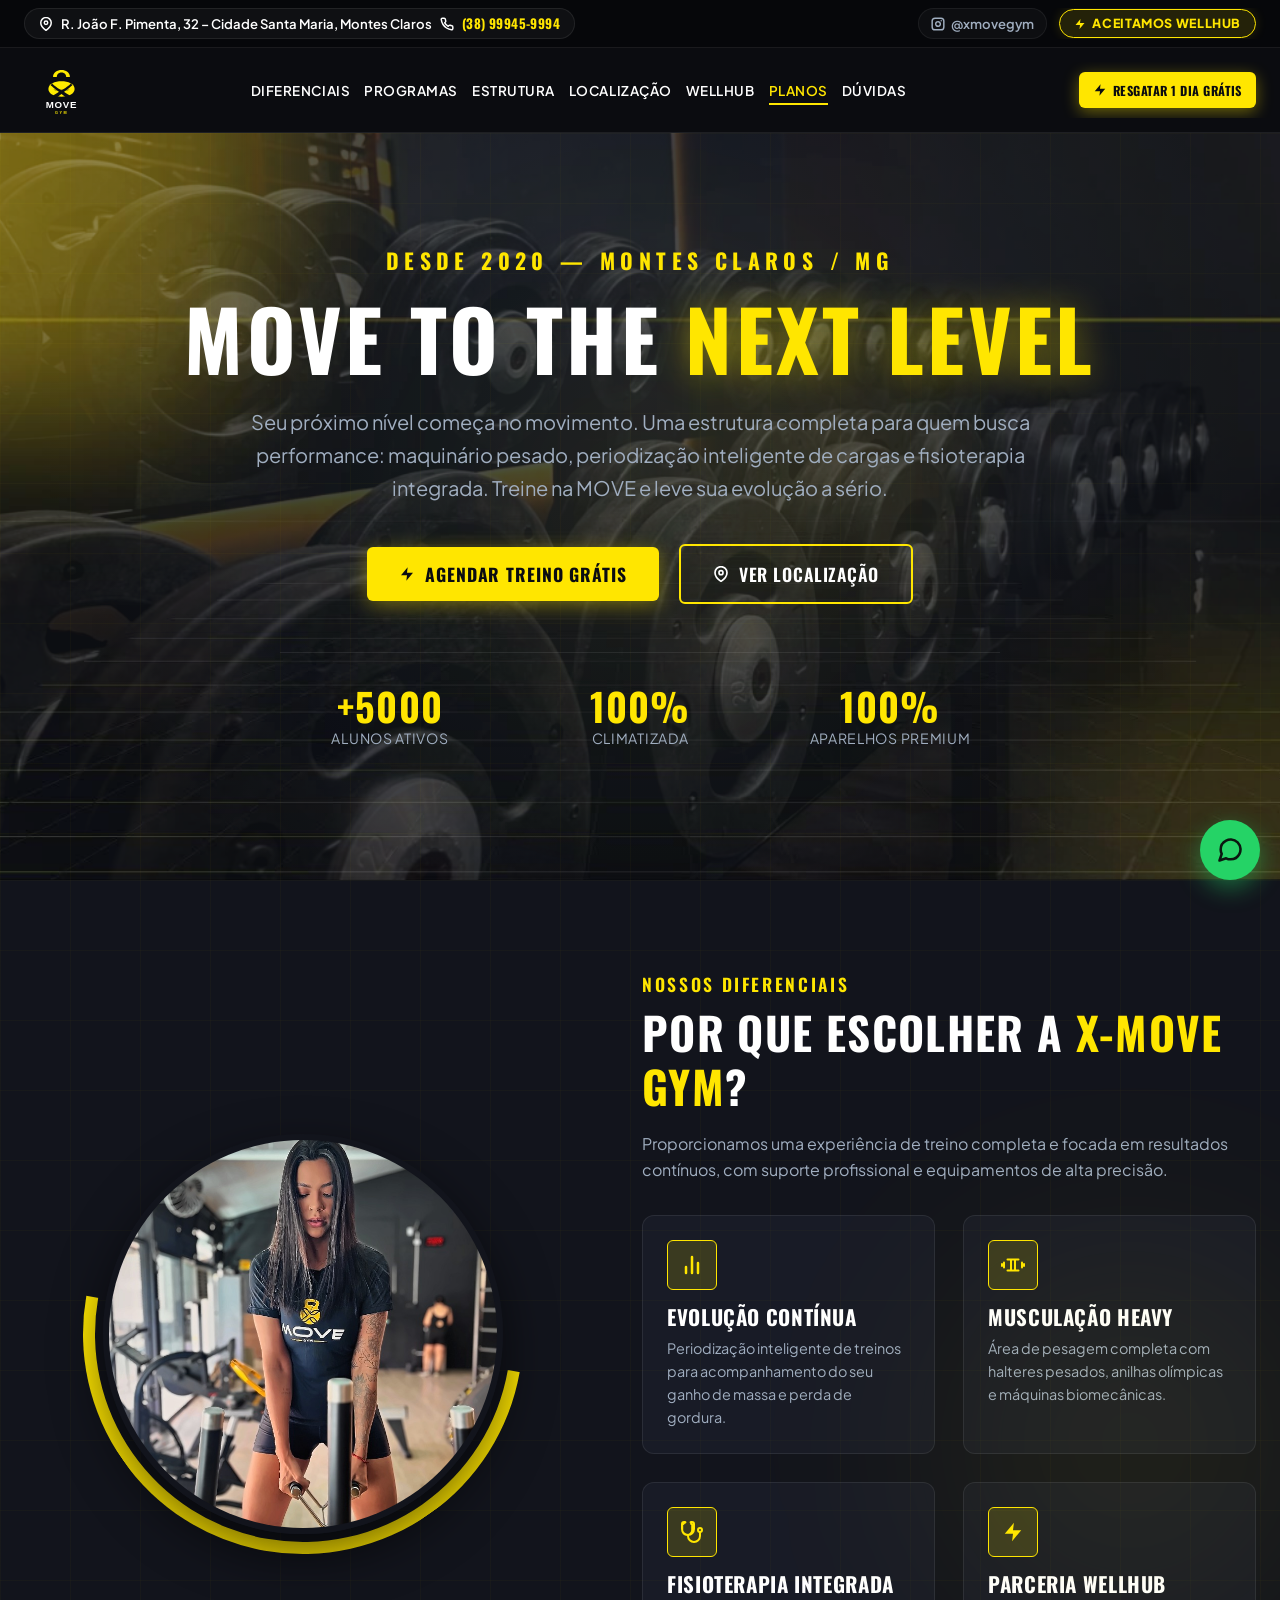
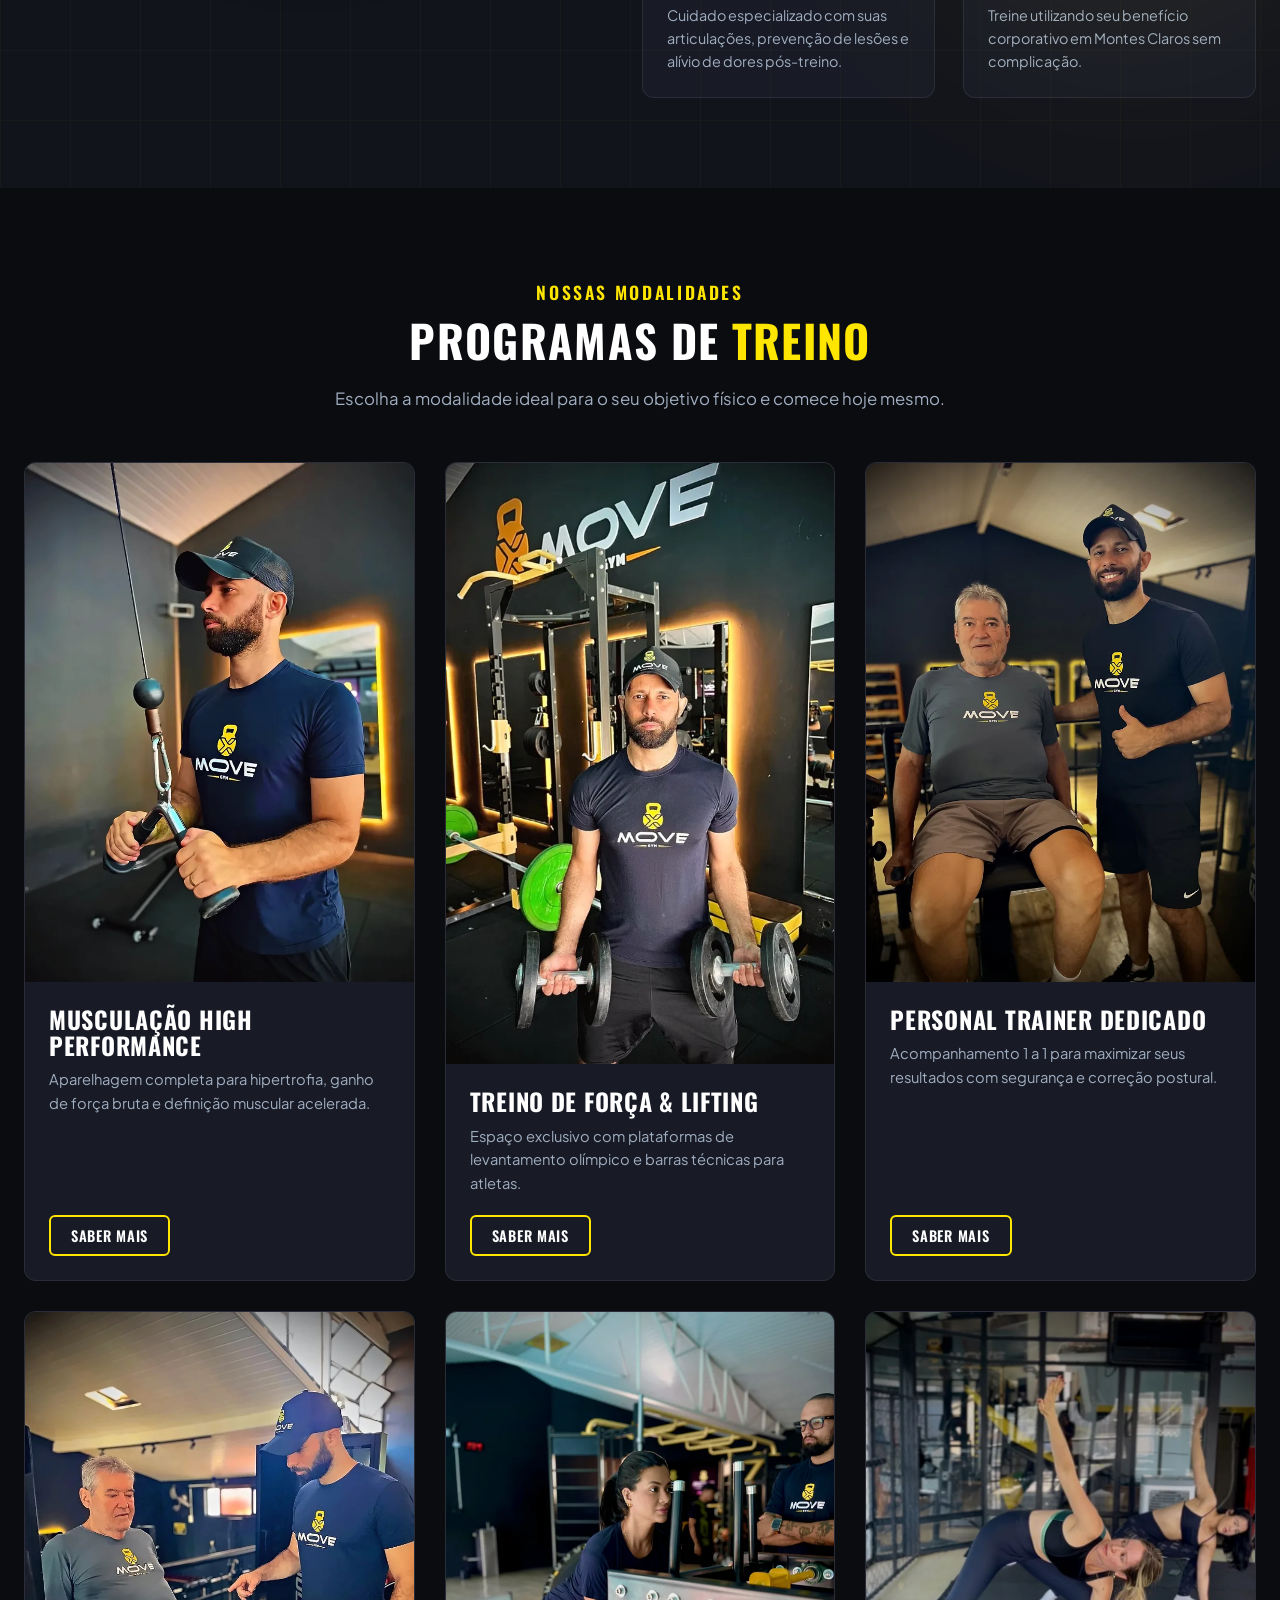
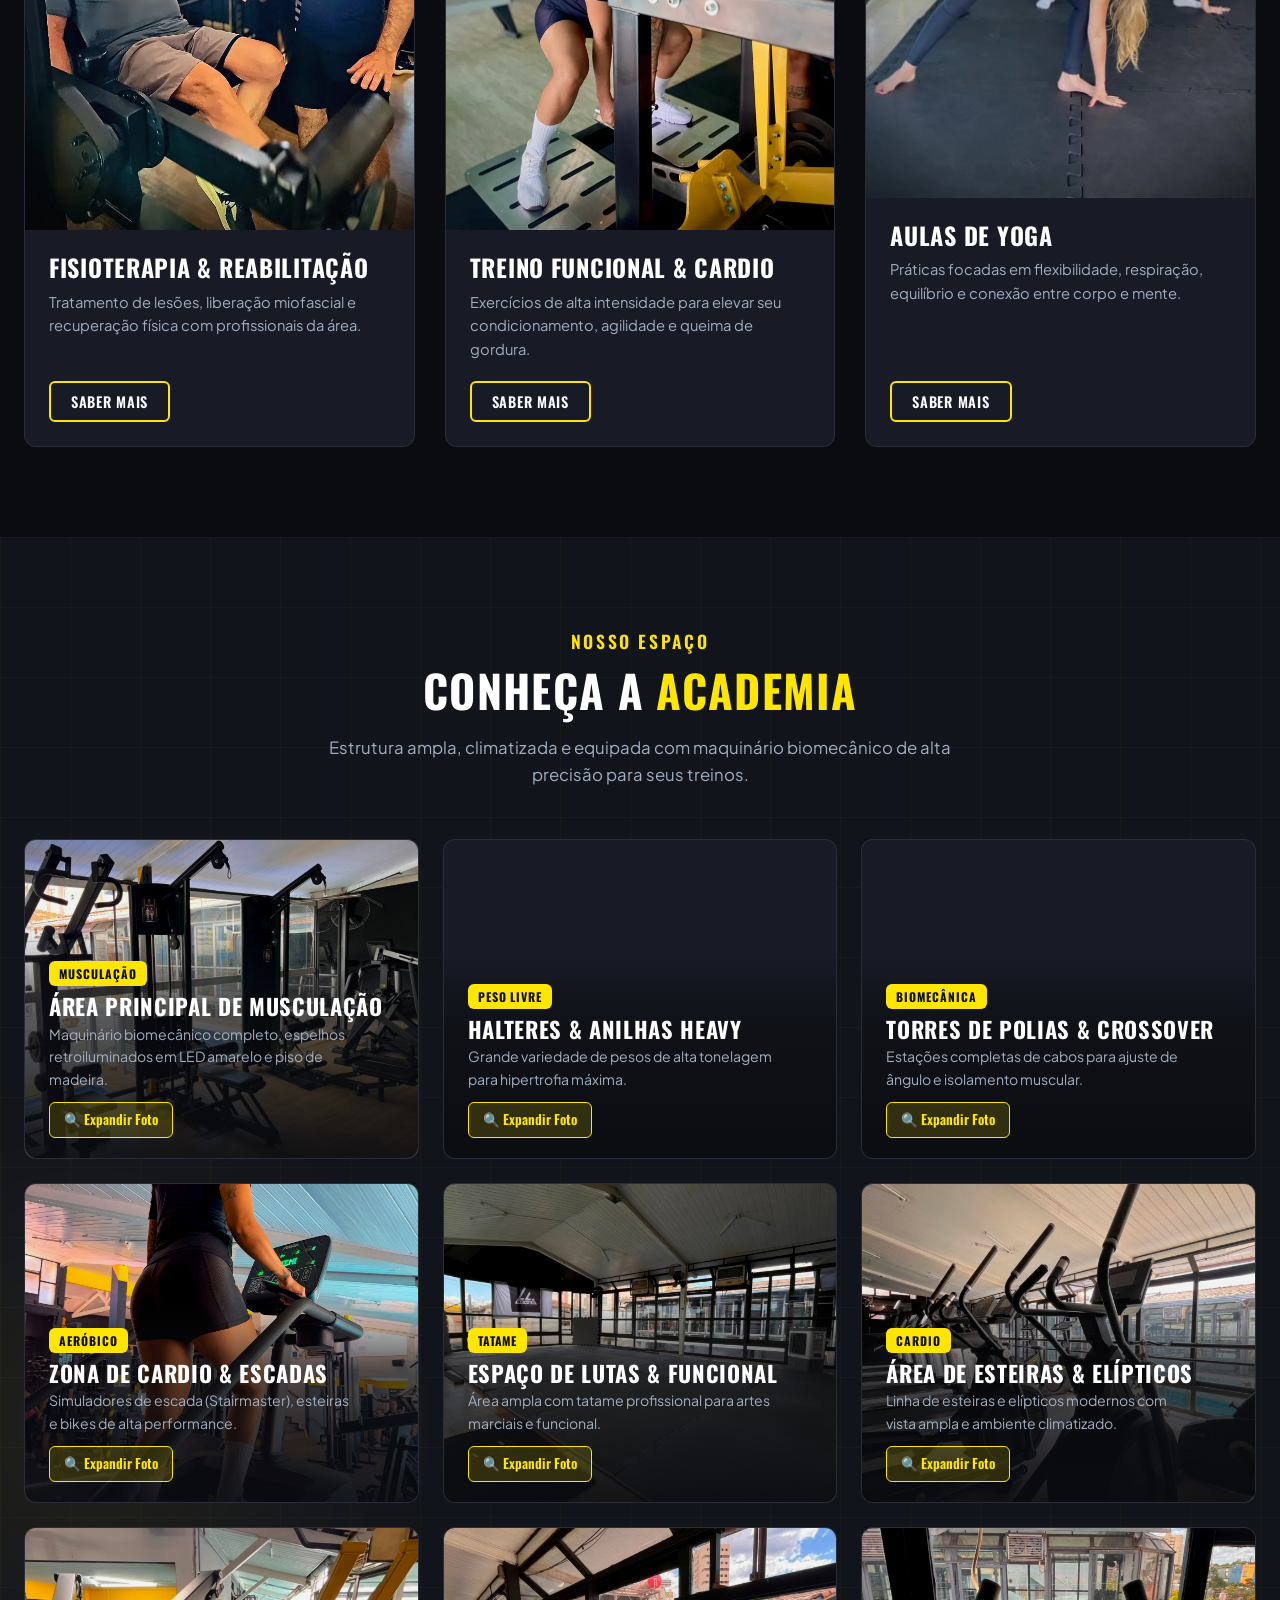
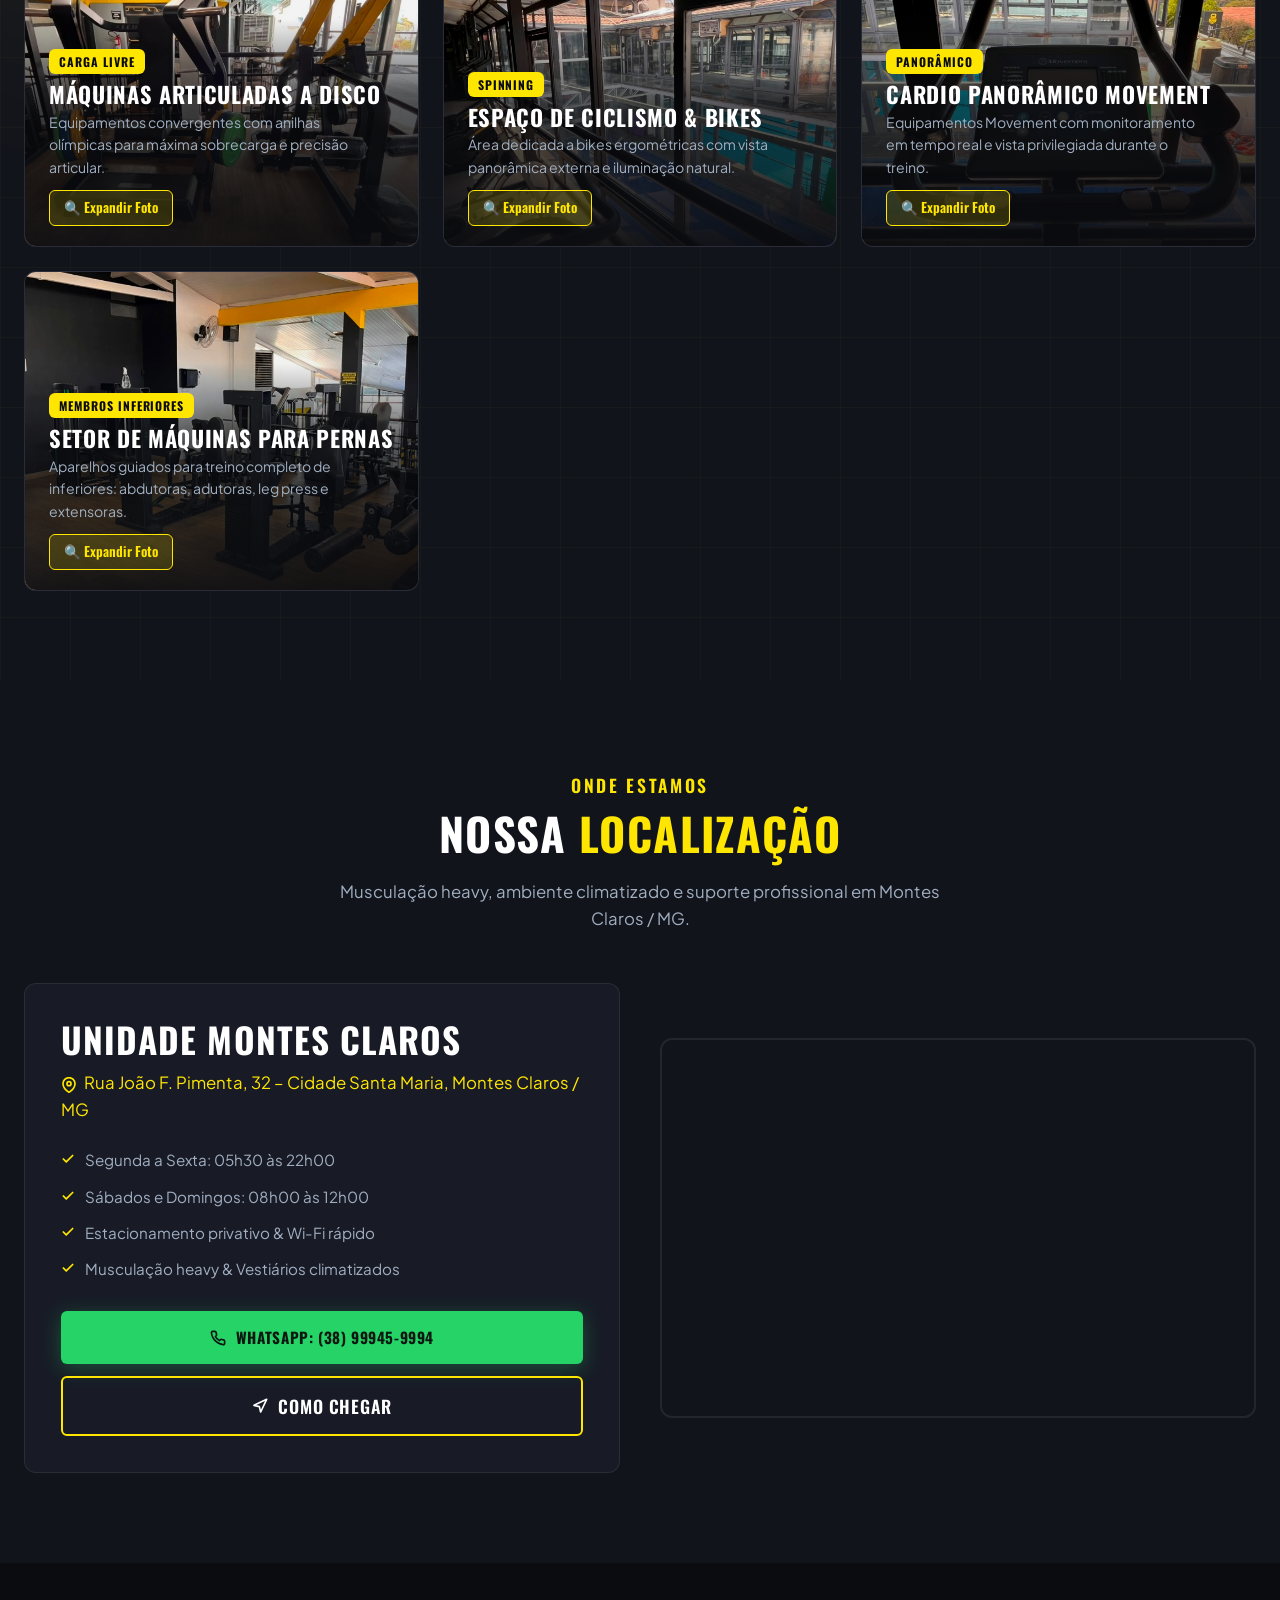
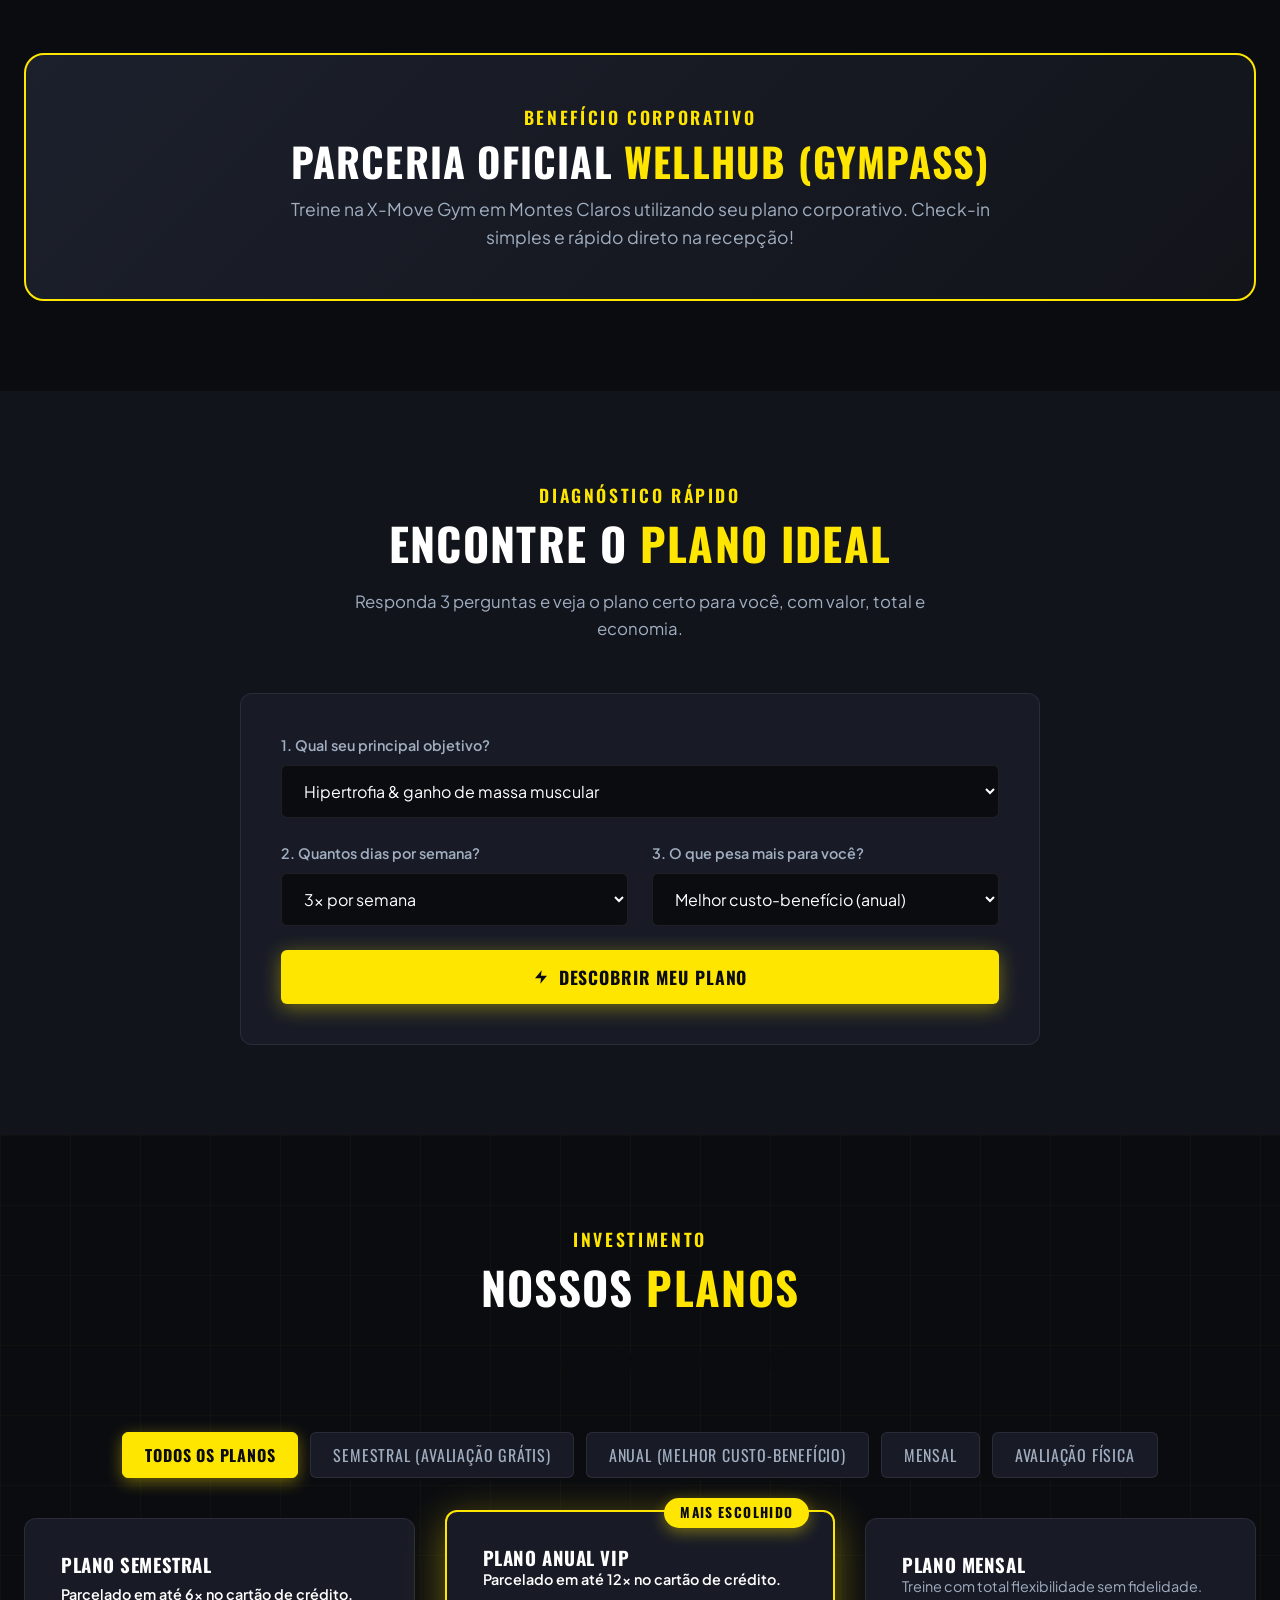
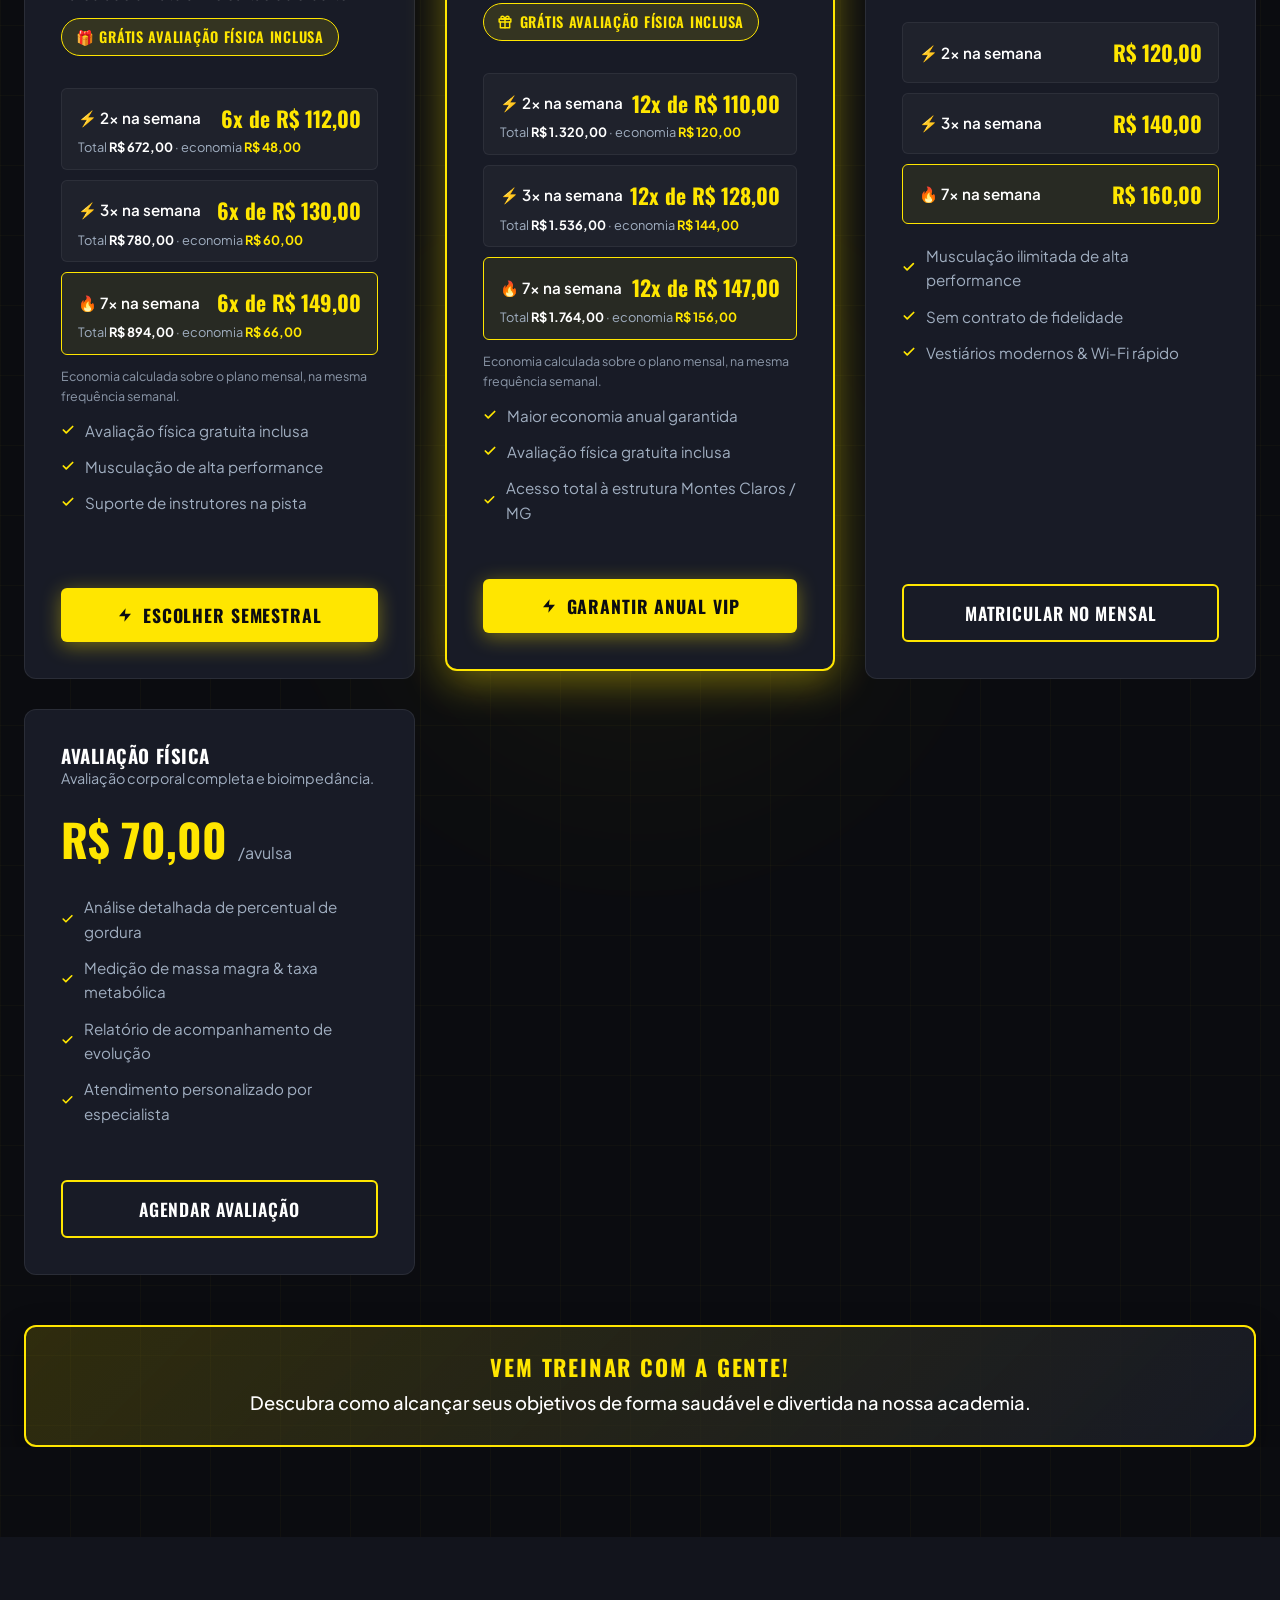
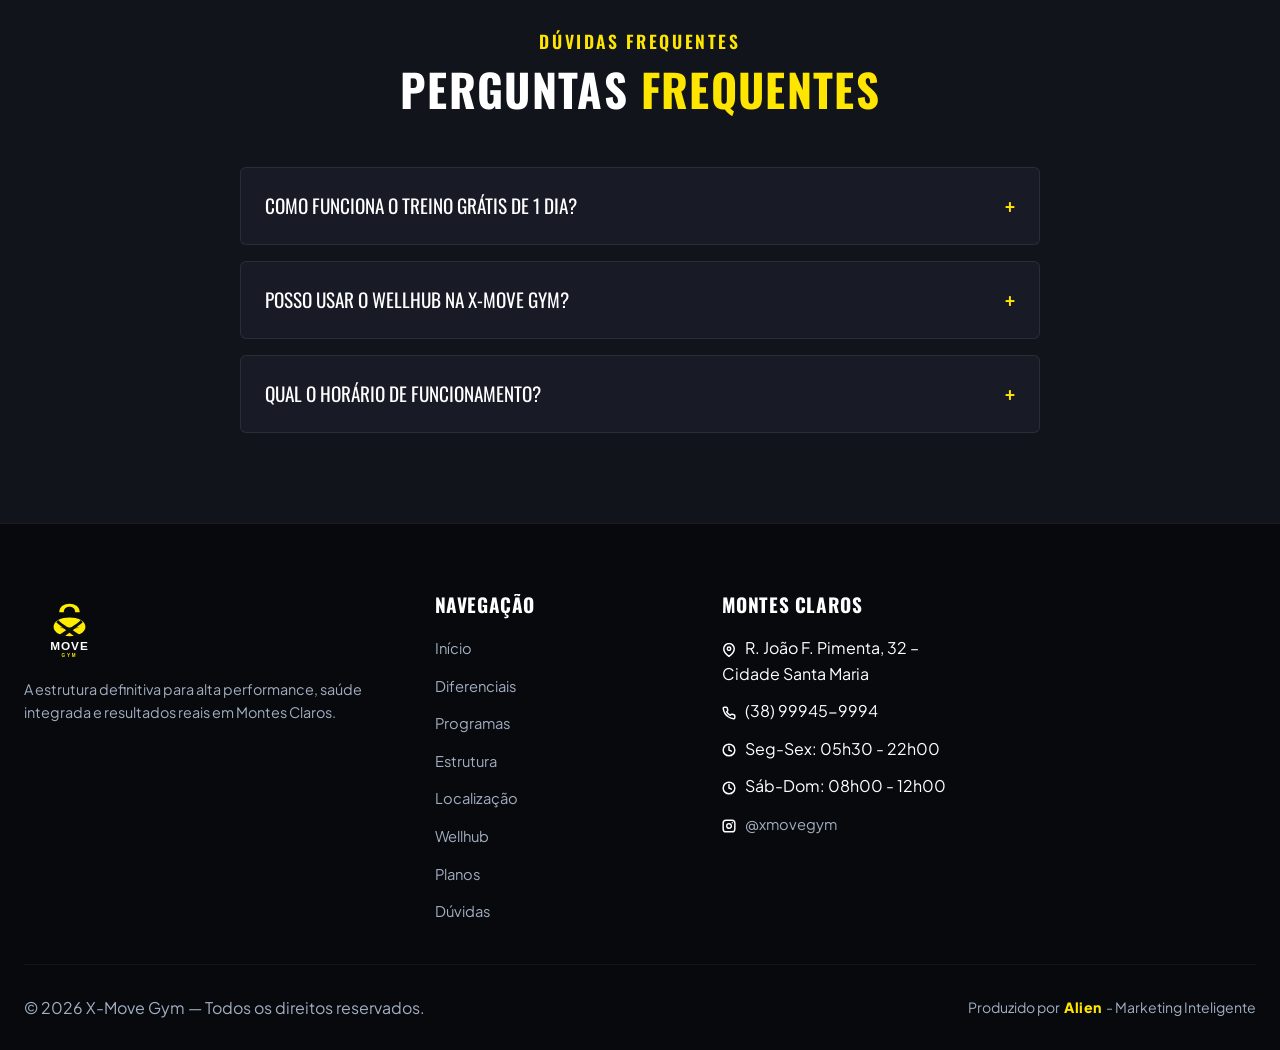
==== commit 68e2dd0f: "Troca de fotos: halteres na galeria, foto antiga em Força & Lifting, yoga editada Co-Authored-By: Cl" ====
--- a/index.html
+++ b/index.html
@@ -251,7 +251,7 @@
 
         <article class="program-card">
           <div class="program-img">
-            <img src="assets/images/programa-forca.webp" alt="Aluno fazendo rosca com halteres e anilhas ao lado do rack de força na X-Move Gym" width="750" height="1000" loading="lazy" decoding="async">
+            <img src="assets/images/programa-forca-halteres.webp" alt="Aluno com halteres em frente ao rack de força na X-Move Gym" width="647" height="1000" loading="lazy" decoding="async">
           </div>
           <div class="program-body">
             <h3>TREINO DE FORÇA & LIFTING</h3>
@@ -295,7 +295,7 @@
 
         <article class="program-card">
           <div class="program-img">
-            <img src="assets/images/programa-yoga.webp" alt="Alunas praticando yoga no tatame da X-Move Gym" width="800" height="1000" loading="lazy" decoding="async">
+            <img src="assets/images/programa-yoga-v2.webp" alt="Alunas praticando yoga no tatame da X-Move Gym" width="800" height="1000" loading="lazy" decoding="async">
           </div>
           <div class="program-body">
             <h3>AULAS DE YOGA</h3>
@@ -337,8 +337,8 @@
 
         <!-- Item 2: Halteres & Peso Livre -->
         <div class="gallery-item" data-gallery-cat="halteres">
-          <div class="gallery-img-wrapper" role="button" tabindex="0" aria-label="Ampliar foto: Estante de Halteres & Peso Livre" data-lightbox-src="assets/images/estrutura-halteres.jpg" data-lightbox-title="Estante de Halteres & Peso Livre" data-lightbox-desc="Ampla variedade de halteres pesados e anilhas de alta tonelagem para treinos de hipertrofia máxima e força bruta.">
-            <img src="assets/images/estrutura-halteres.jpg" alt="Estante de Halteres e Anilhas X-Move Gym" width="663" height="1024" loading="lazy" decoding="async">
+          <div class="gallery-img-wrapper" role="button" tabindex="0" aria-label="Ampliar foto: Estante de Halteres & Peso Livre" data-lightbox-src="assets/images/estrutura-halteres-heavy.jpg" data-lightbox-title="Estante de Halteres & Peso Livre" data-lightbox-desc="Ampla variedade de halteres pesados e anilhas de alta tonelagem para treinos de hipertrofia máxima e força bruta.">
+            <img src="assets/images/estrutura-halteres-heavy.jpg" alt="Estante de halteres e anilhas da X-Move Gym" width="1024" height="576" loading="lazy" decoding="async">
             <div class="gallery-overlay">
               <span class="gallery-badge">PESO LIVRE</span>
               <h3>Halteres & Anilhas Heavy</h3>
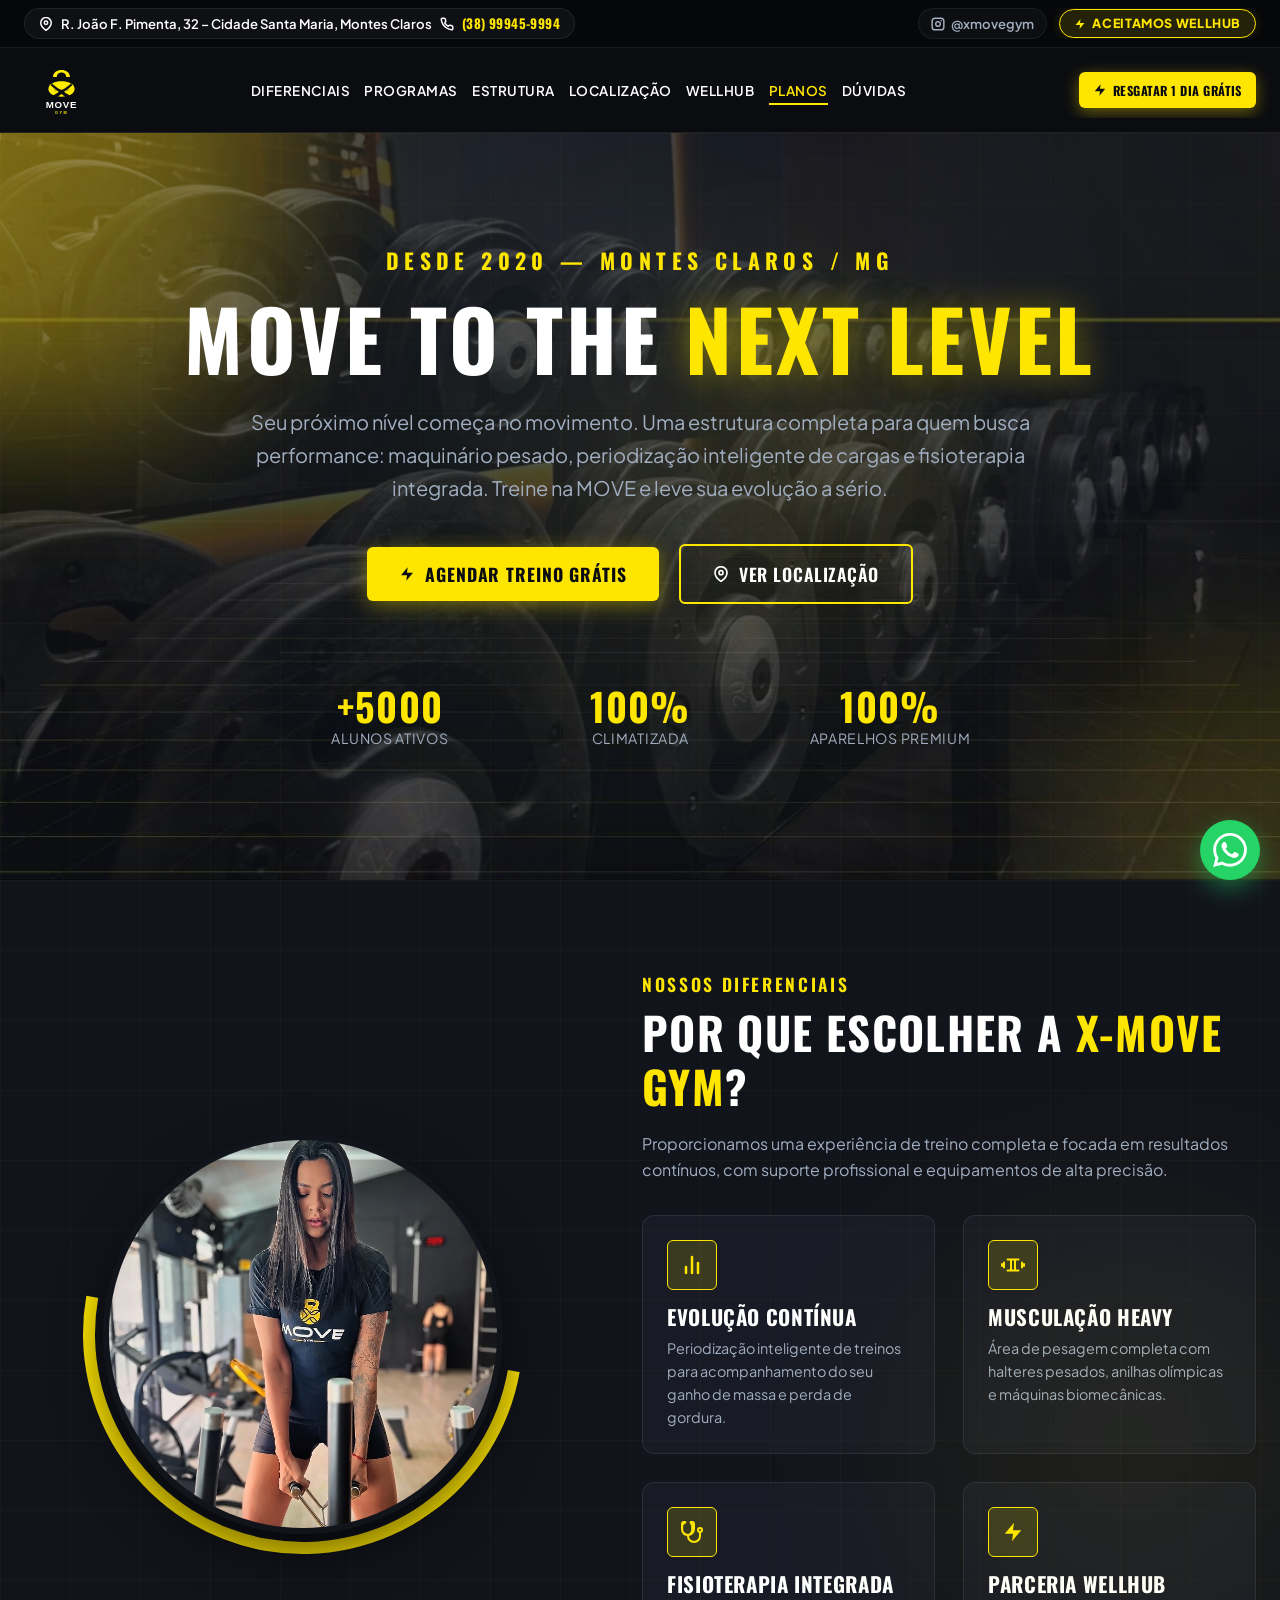
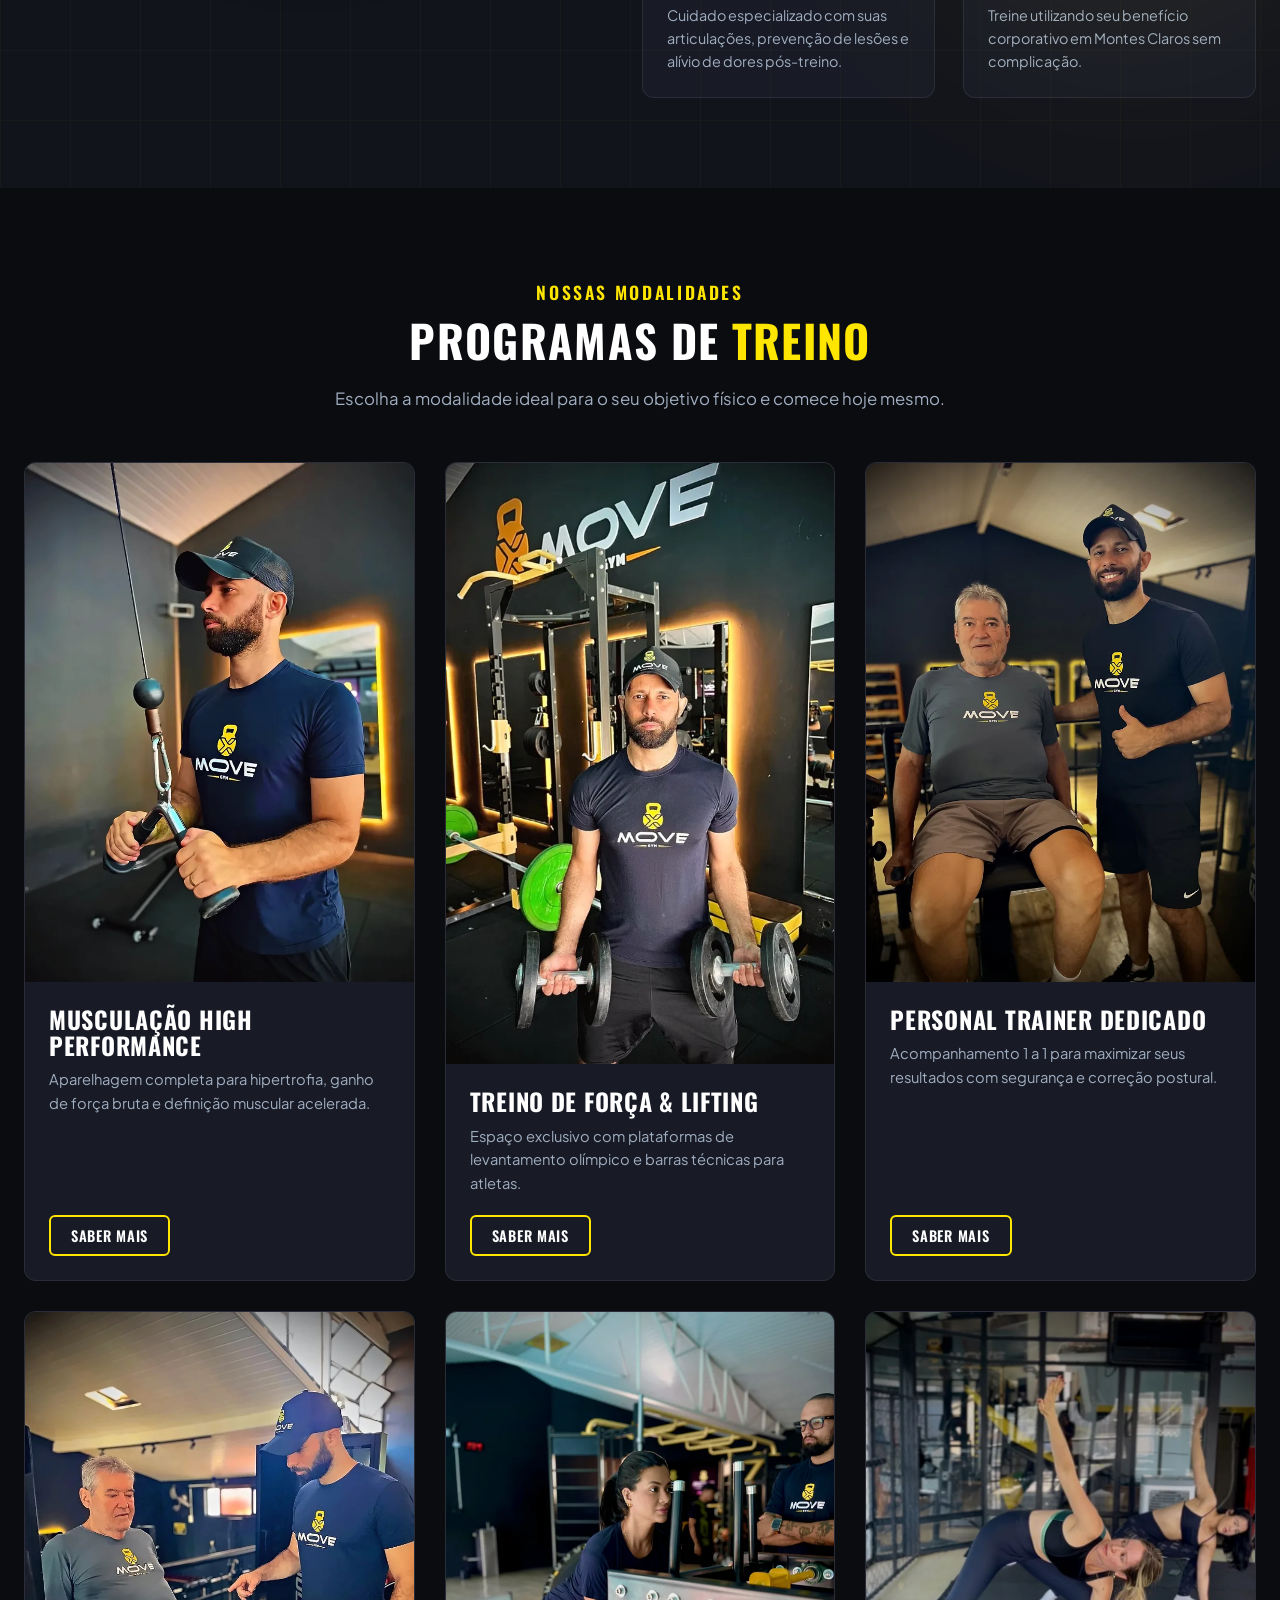
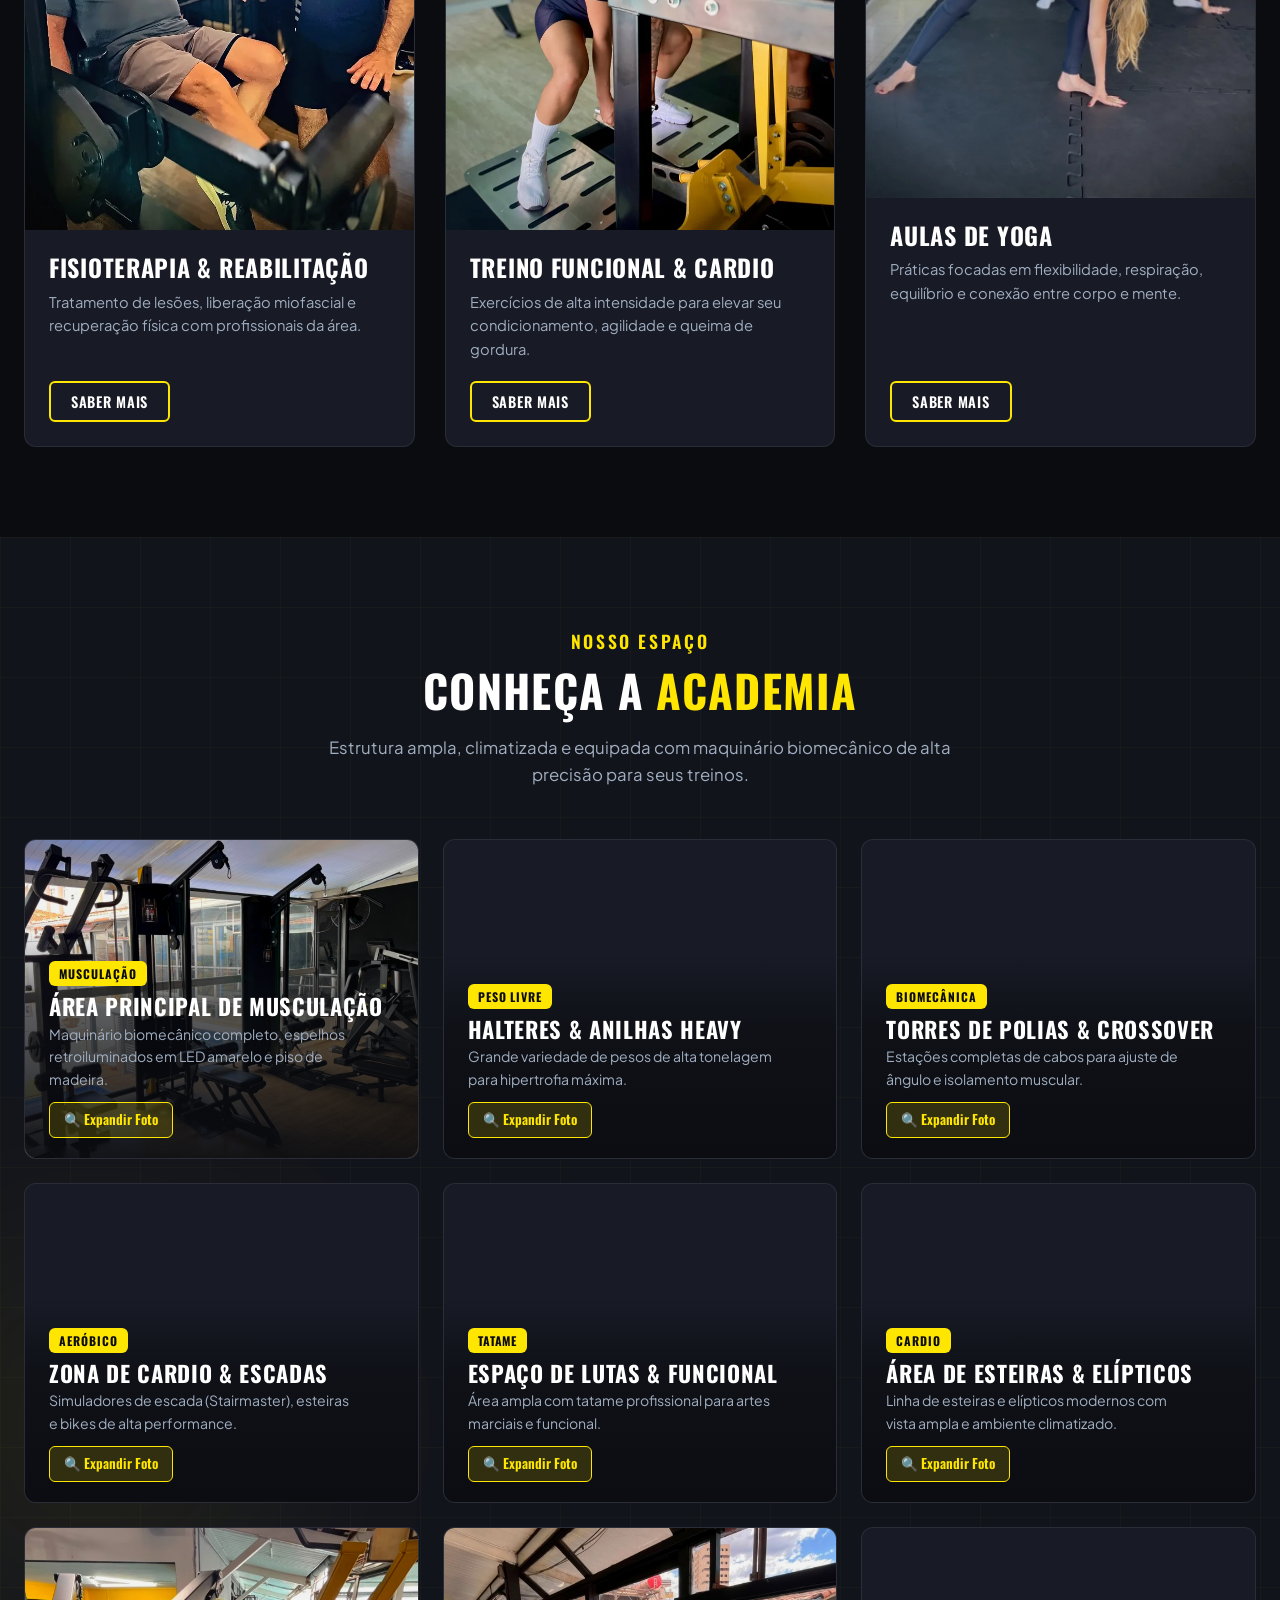
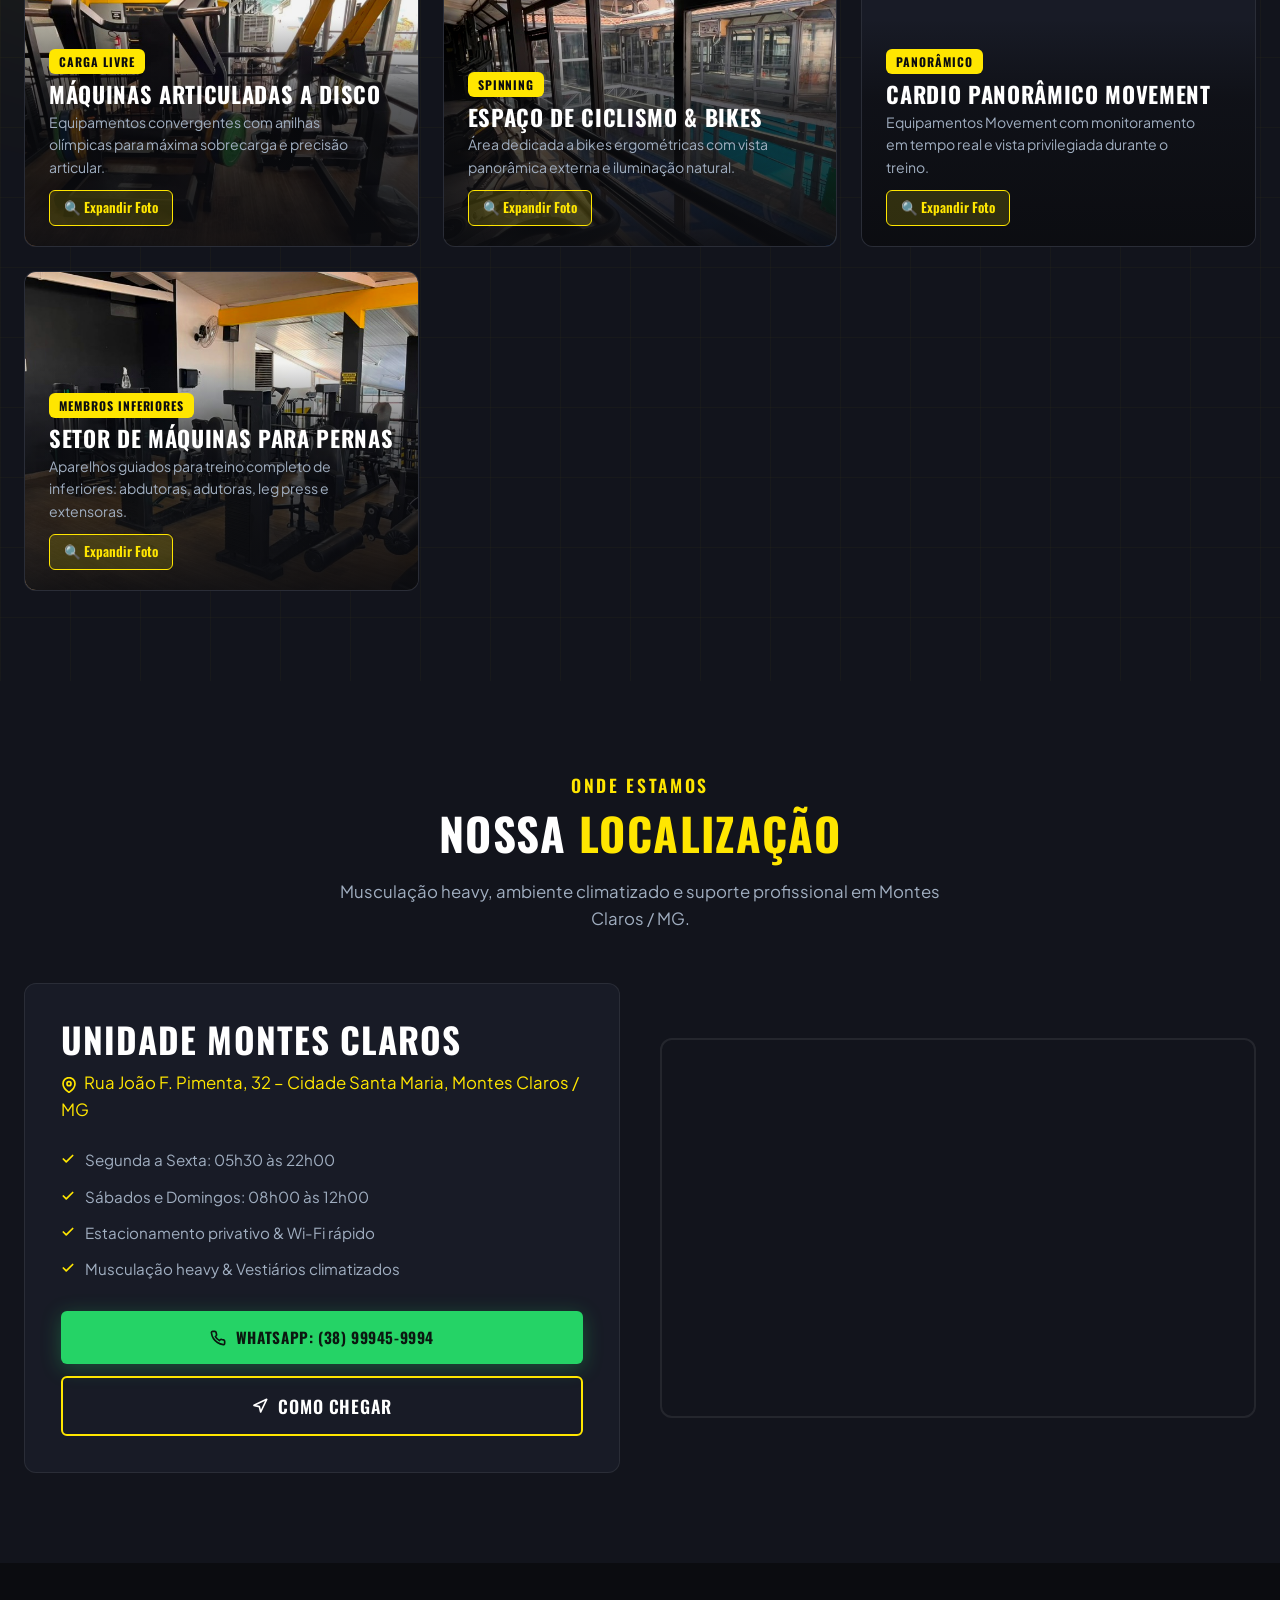
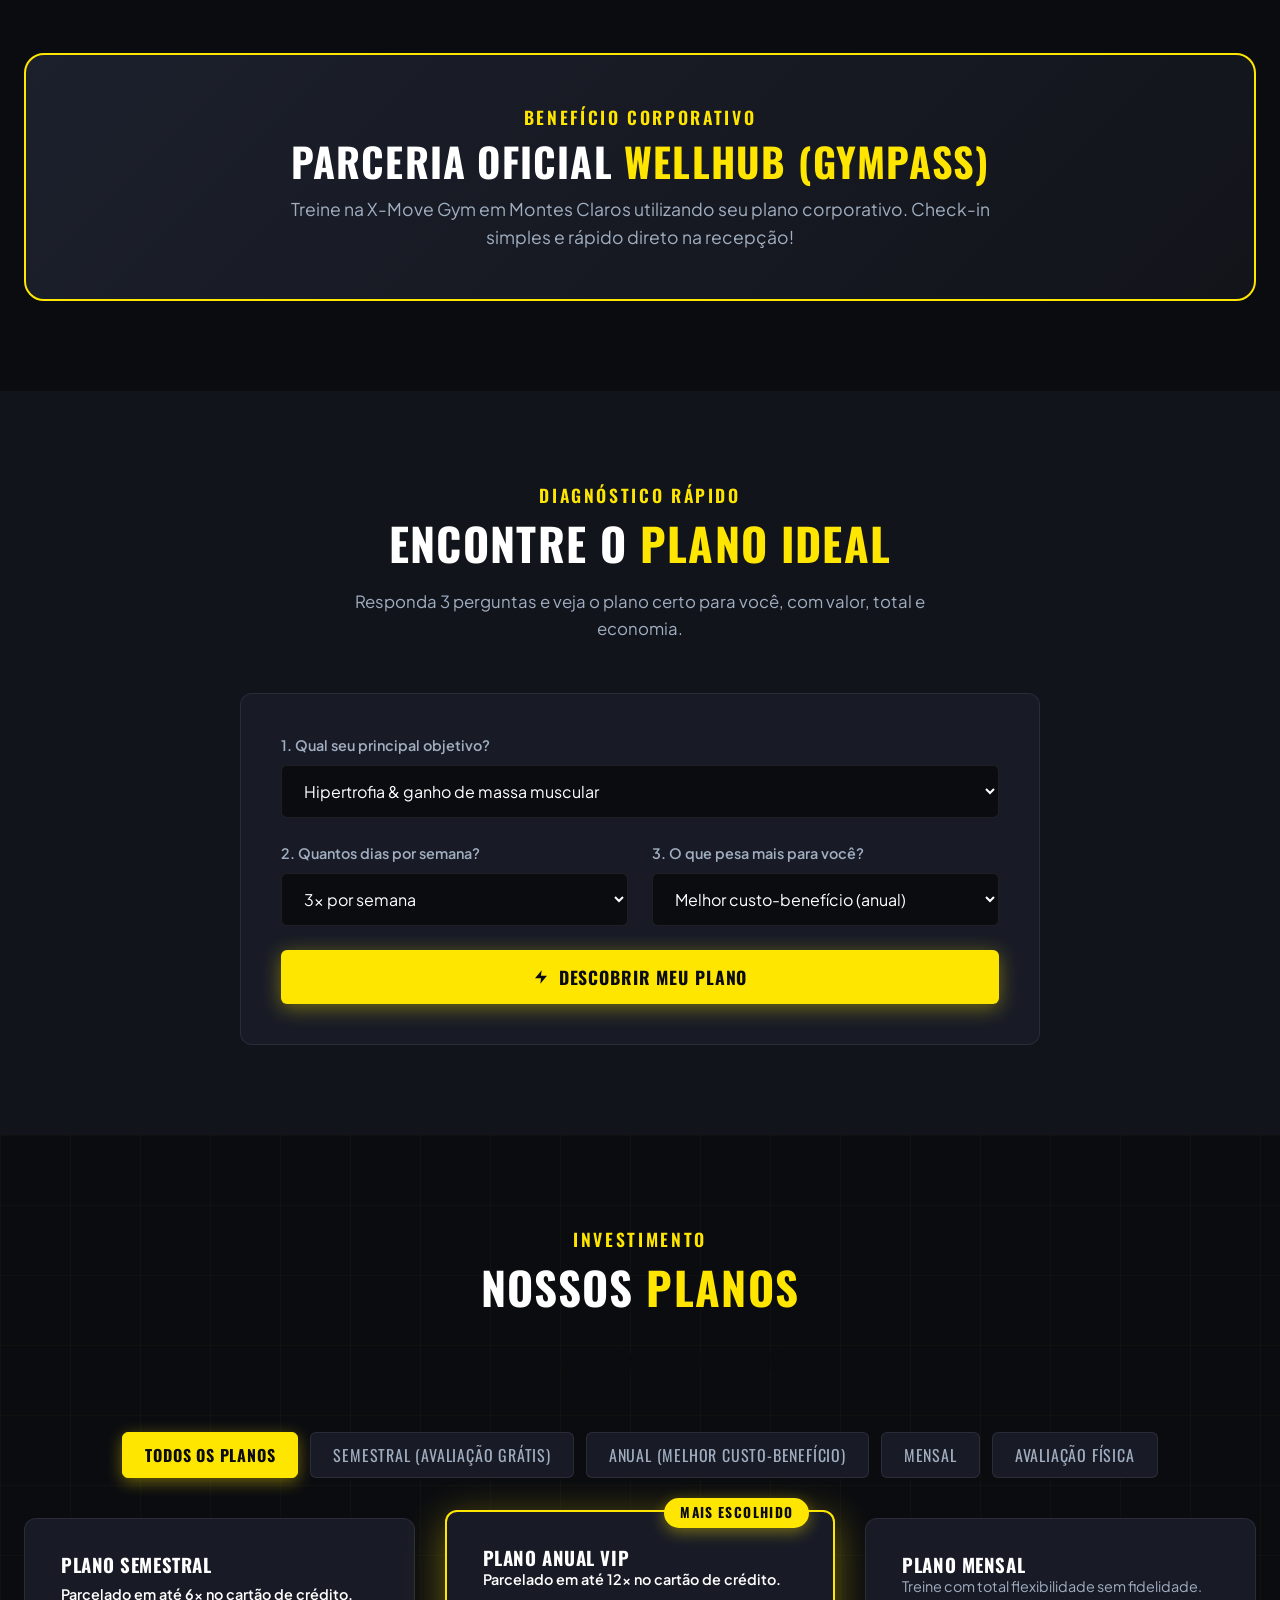
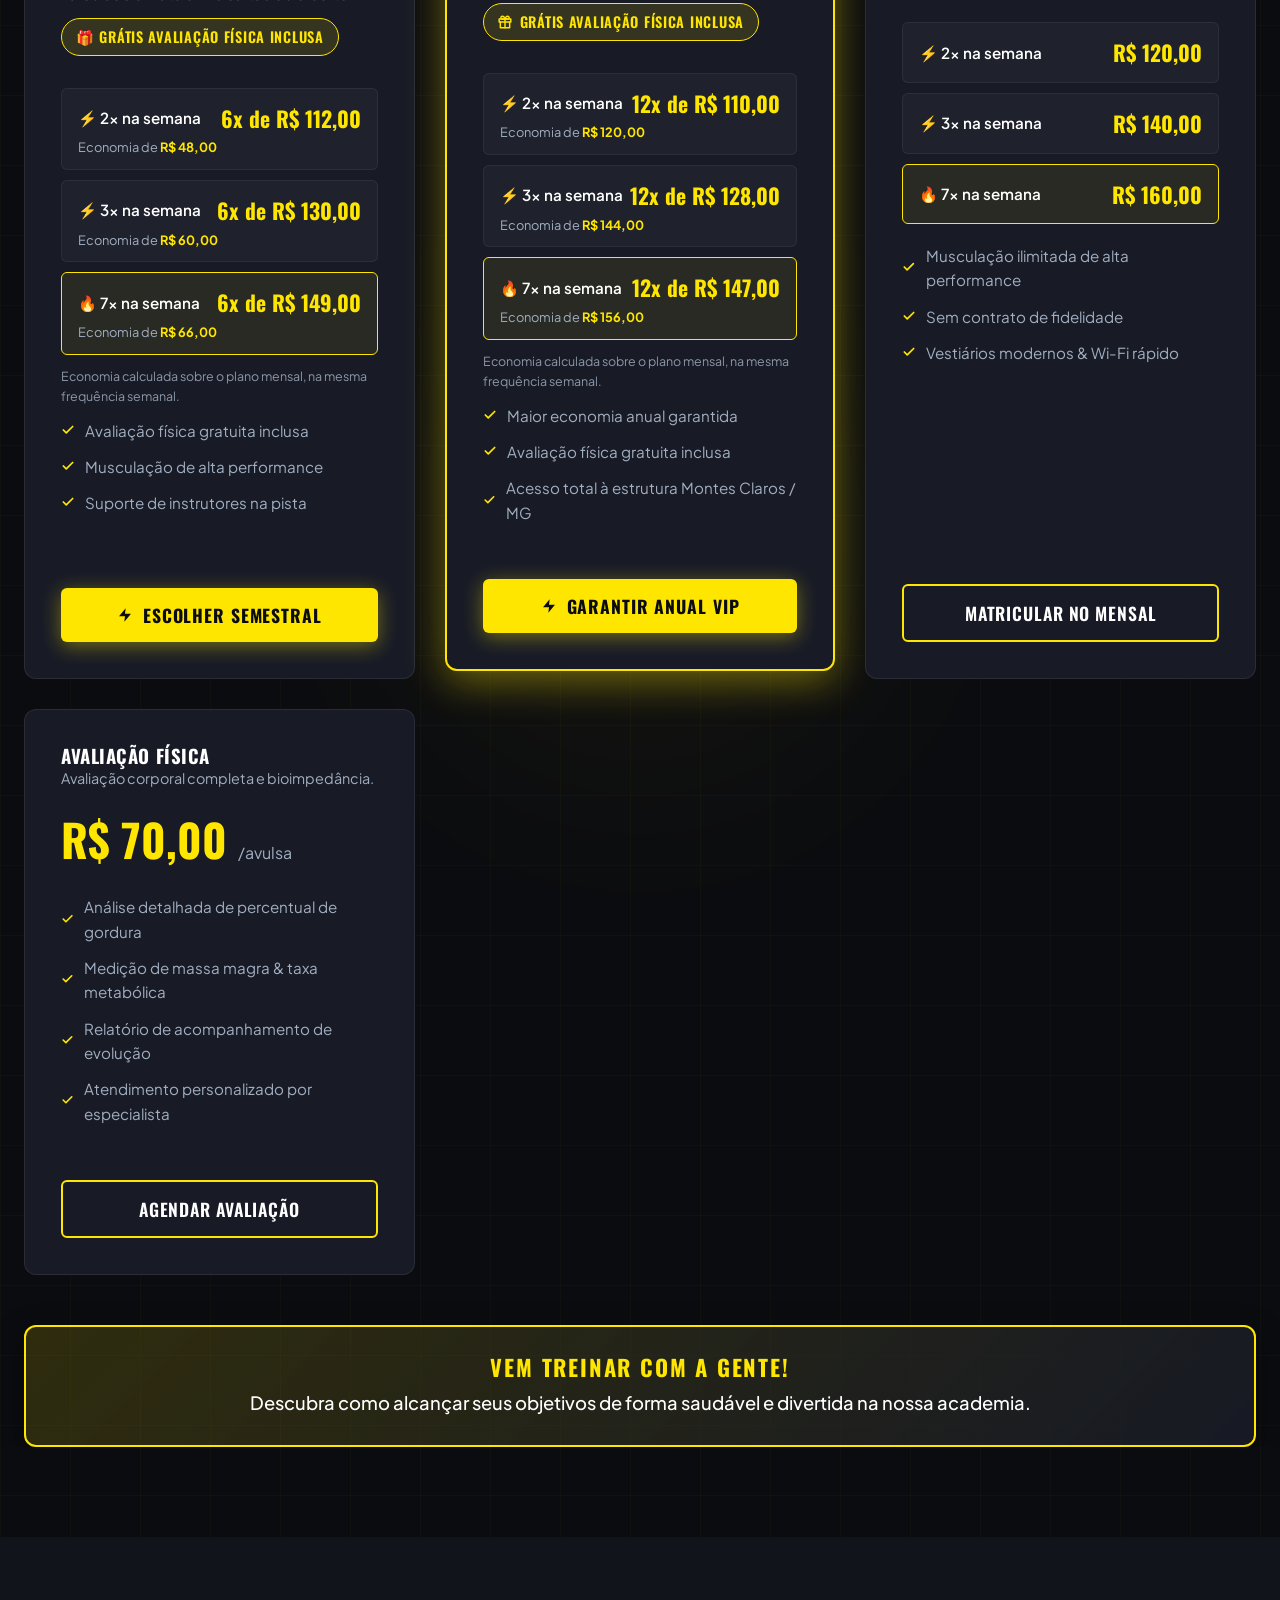
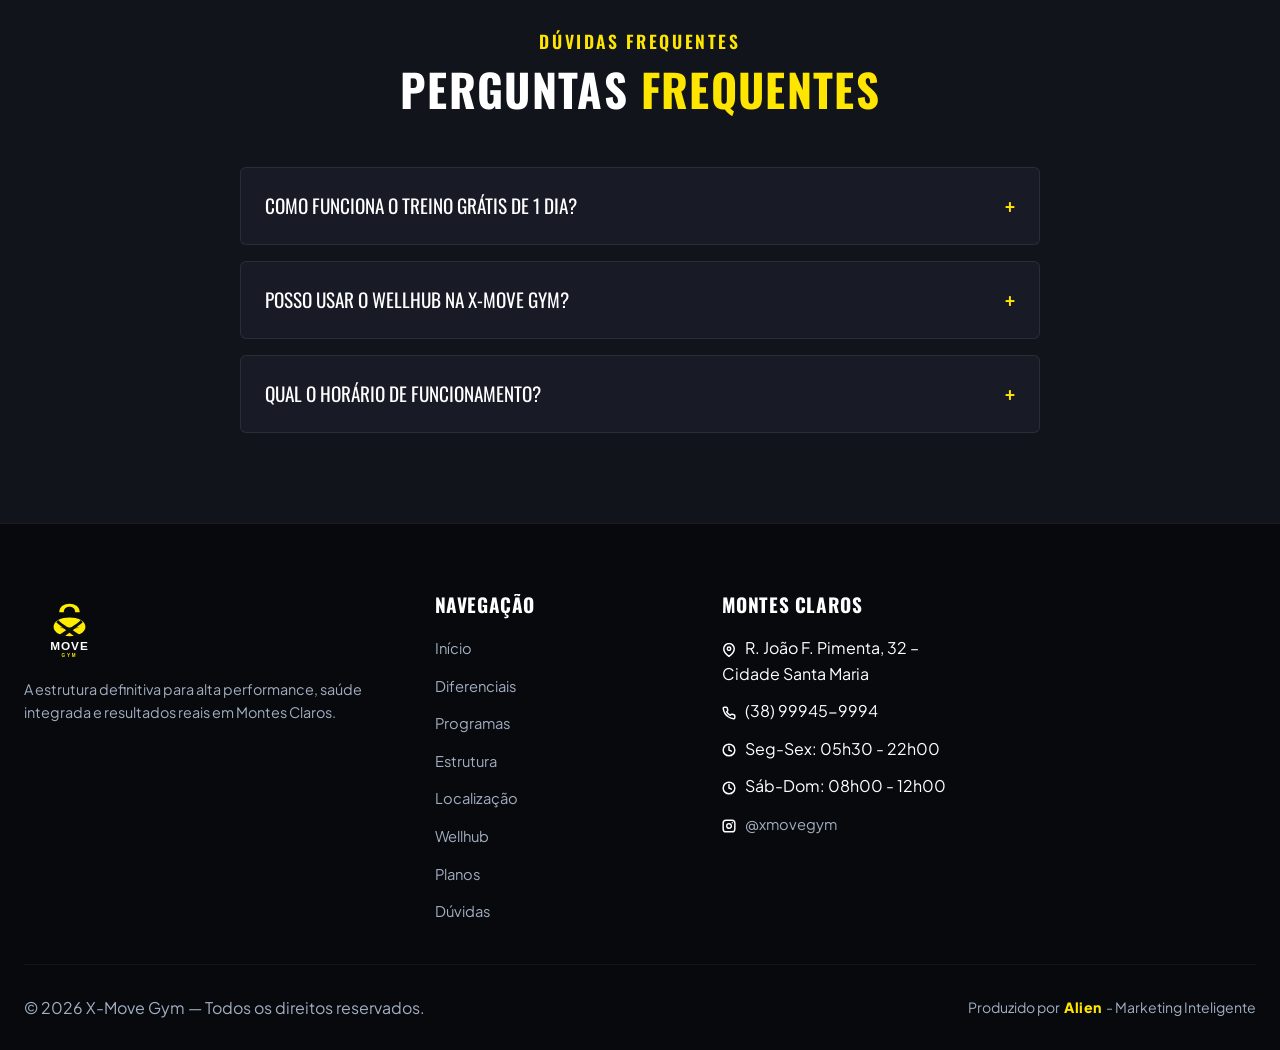
==== commit 3cebe342: "Planos mostram só a economia; logo oficial do WhatsApp no botão flutuante Co-Authored-By: Claude Son" ====
--- a/index.html
+++ b/index.html
@@ -612,17 +612,17 @@
               <li class="price-freq-item" data-plan="semestral" data-freq="2" data-parcelas="6" data-valor="112.00">
                 <span class="freq-label">⚡ 2x na semana</span>
                 <span class="freq-val">6x de R$ 112,00</span>
-                <span class="freq-meta">Total <strong>R$&nbsp;672,00</strong> · economia <strong>R$&nbsp;48,00</strong></span>
+                <span class="freq-meta">Economia de <strong>R$&nbsp;48,00</strong></span>
               </li>
               <li class="price-freq-item" data-plan="semestral" data-freq="3" data-parcelas="6" data-valor="130.00">
                 <span class="freq-label">⚡ 3x na semana</span>
                 <span class="freq-val">6x de R$ 130,00</span>
-                <span class="freq-meta">Total <strong>R$&nbsp;780,00</strong> · economia <strong>R$&nbsp;60,00</strong></span>
+                <span class="freq-meta">Economia de <strong>R$&nbsp;60,00</strong></span>
               </li>
               <li class="price-freq-item highlight" data-plan="semestral" data-freq="7" data-parcelas="6" data-valor="149.00">
                 <span class="freq-label">🔥 7x na semana</span>
                 <span class="freq-val">6x de R$ 149,00</span>
-                <span class="freq-meta">Total <strong>R$&nbsp;894,00</strong> · economia <strong>R$&nbsp;66,00</strong></span>
+                <span class="freq-meta">Economia de <strong>R$&nbsp;66,00</strong></span>
               </li>
             </ul>
 
@@ -656,17 +656,17 @@
               <li class="price-freq-item" data-plan="anual" data-freq="2" data-parcelas="12" data-valor="110.00">
                 <span class="freq-label">⚡ 2x na semana</span>
                 <span class="freq-val">12x de R$ 110,00</span>
-                <span class="freq-meta">Total <strong>R$&nbsp;1.320,00</strong> · economia <strong>R$&nbsp;120,00</strong></span>
+                <span class="freq-meta">Economia de <strong>R$&nbsp;120,00</strong></span>
               </li>
               <li class="price-freq-item" data-plan="anual" data-freq="3" data-parcelas="12" data-valor="128.00">
                 <span class="freq-label">⚡ 3x na semana</span>
                 <span class="freq-val">12x de R$ 128,00</span>
-                <span class="freq-meta">Total <strong>R$&nbsp;1.536,00</strong> · economia <strong>R$&nbsp;144,00</strong></span>
+                <span class="freq-meta">Economia de <strong>R$&nbsp;144,00</strong></span>
               </li>
               <li class="price-freq-item highlight" data-plan="anual" data-freq="7" data-parcelas="12" data-valor="147.00">
                 <span class="freq-label">🔥 7x na semana</span>
                 <span class="freq-val">12x de R$ 147,00</span>
-                <span class="freq-meta">Total <strong>R$&nbsp;1.764,00</strong> · economia <strong>R$&nbsp;156,00</strong></span>
+                <span class="freq-meta">Economia de <strong>R$&nbsp;156,00</strong></span>
               </li>
             </ul>
 
@@ -791,7 +791,7 @@
   <a class="wa-float" id="waFloat" href="https://wa.me/5538999459994?text=Ol%C3%A1!%20Vim%20pelo%20site%20e%20gostaria%20de%20mais%20informa%C3%A7%C3%B5es%20sobre%20a%20X-Move%20Gym." target="_blank" rel="noopener noreferrer" aria-label="Falar com a X-Move Gym no WhatsApp">
     <span class="wa-float-label">Fale conosco</span>
     <span class="wa-float-icon">
-      <svg width="28" height="28" viewBox="0 0 24 24" fill="none" stroke="currentColor" stroke-width="2.2" stroke-linecap="round" stroke-linejoin="round" aria-hidden="true"><path d="M21 11.5a8.4 8.4 0 0 1-.9 3.8 8.5 8.5 0 0 1-7.6 4.7 8.4 8.4 0 0 1-3.8-.9L3 21l1.9-5.7a8.4 8.4 0 0 1-.9-3.8 8.5 8.5 0 0 1 4.7-7.6 8.4 8.4 0 0 1 3.8-.9h.5a8.5 8.5 0 0 1 8 8z"></path></svg>
+      <svg width="34" height="34" viewBox="0 0 24 24" fill="currentColor" aria-hidden="true" focusable="false"><path d="M17.472 14.382c-.297-.149-1.758-.867-2.03-.967-.273-.099-.471-.148-.67.15-.197.297-.767.966-.94 1.164-.173.199-.347.223-.644.075-.297-.15-1.255-.463-2.39-1.475-.883-.788-1.48-1.761-1.653-2.059-.173-.297-.018-.458.13-.606.134-.133.298-.347.446-.52.149-.174.198-.298.298-.497.099-.198.05-.371-.025-.52-.075-.149-.669-1.612-.916-2.207-.242-.579-.487-.5-.669-.51-.173-.008-.371-.01-.57-.01-.198 0-.52.074-.792.372-.272.297-1.04 1.016-1.04 2.479 0 1.462 1.065 2.875 1.213 3.074.149.198 2.096 3.2 5.077 4.487.709.306 1.262.489 1.694.625.712.227 1.36.195 1.871.118.571-.085 1.758-.719 2.006-1.413.248-.694.248-1.289.173-1.413-.074-.124-.272-.198-.57-.347m-5.421 7.403h-.004a9.87 9.87 0 01-5.031-1.378l-.361-.214-3.741.982.998-3.648-.235-.374a9.86 9.86 0 01-1.51-5.26c.001-5.45 4.436-9.884 9.888-9.884 2.64 0 5.122 1.03 6.988 2.898a9.825 9.825 0 012.893 6.994c-.003 5.45-4.437 9.884-9.885 9.884m8.413-18.297A11.815 11.815 0 0012.05 0C5.495 0 .16 5.335.157 11.892c0 2.096.547 4.142 1.588 5.945L.057 24l6.305-1.654a11.882 11.882 0 005.683 1.448h.005c6.554 0 11.89-5.335 11.893-11.893a11.821 11.821 0 00-3.48-8.413Z"/></svg>
     </span>
   </a>
 
--- a/css/styles.css
+++ b/css/styles.css
@@ -2093,7 +2093,7 @@
   height: 60px;
   border-radius: 50%;
   background: var(--whatsapp);
-  color: #0b1710;
+  color: #ffffff;
   display: grid;
   place-items: center;
   box-shadow: 0 8px 24px rgba(37, 211, 102, 0.45);
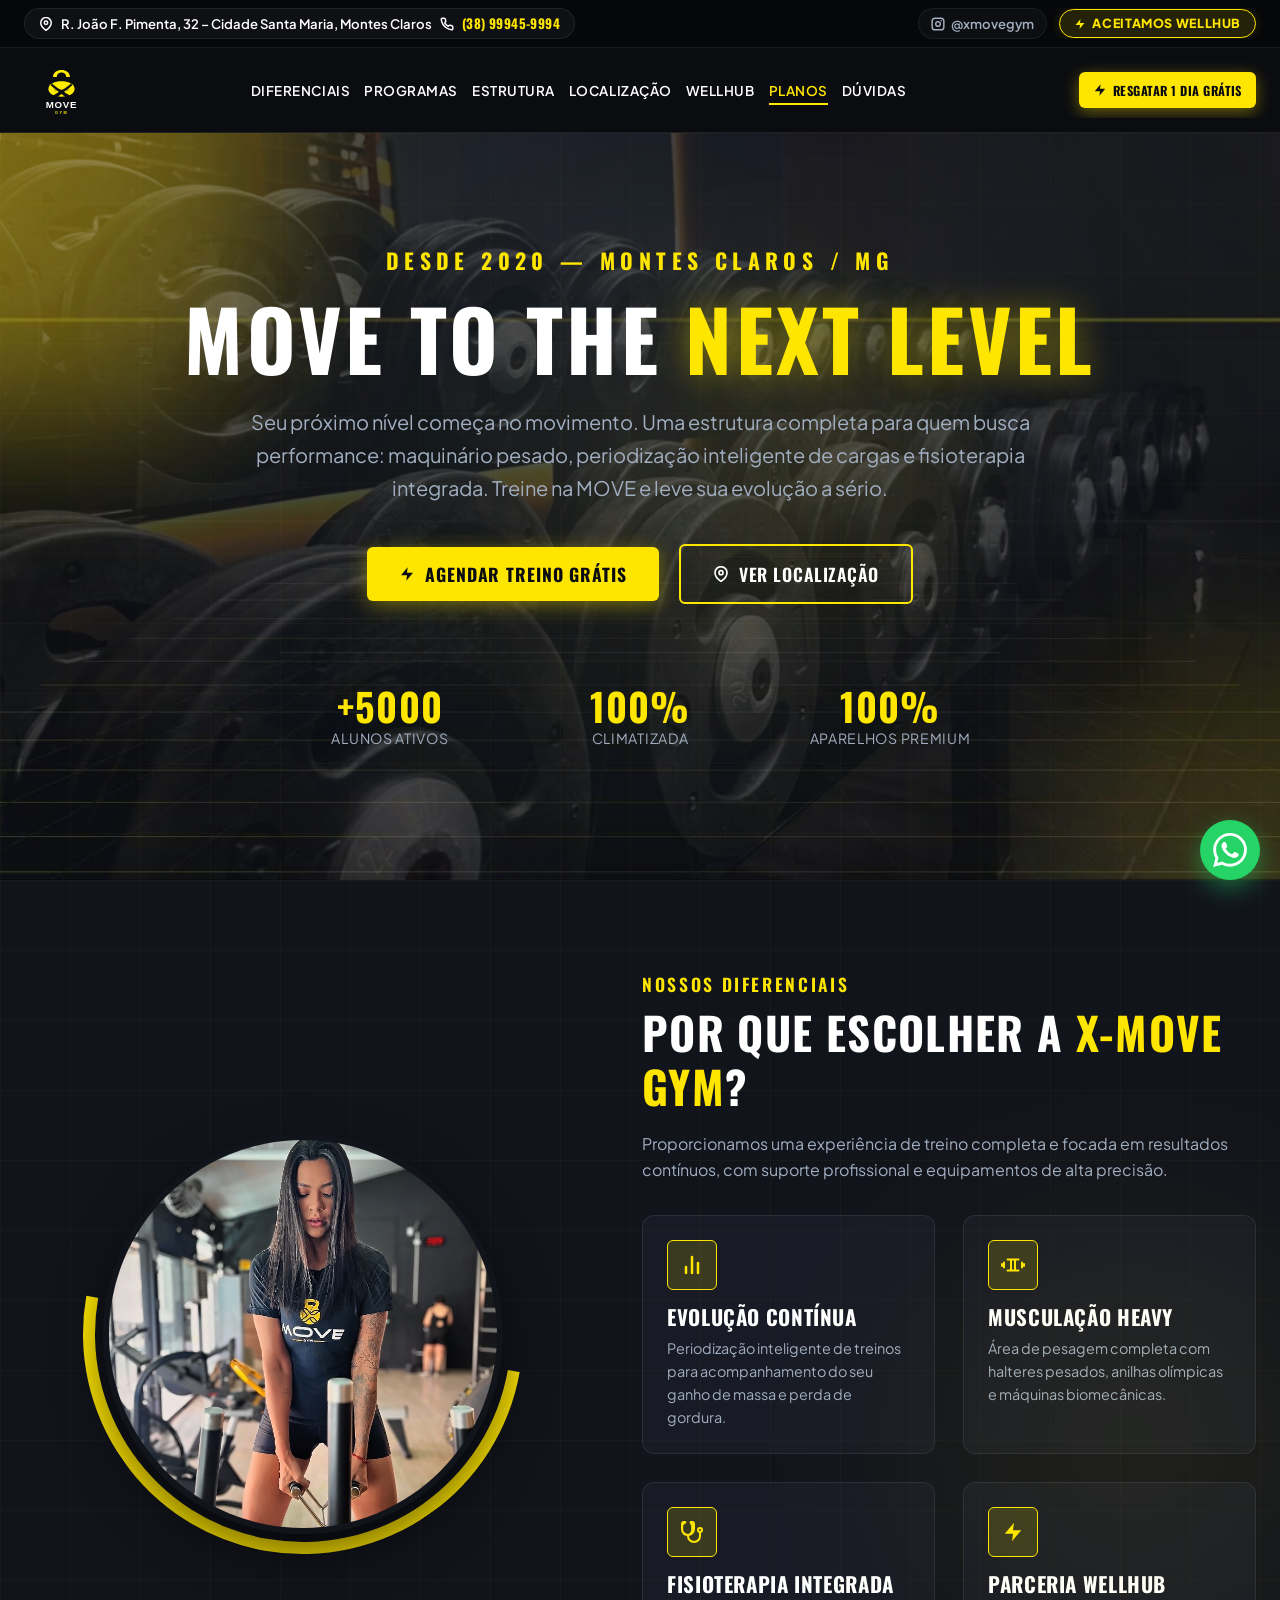
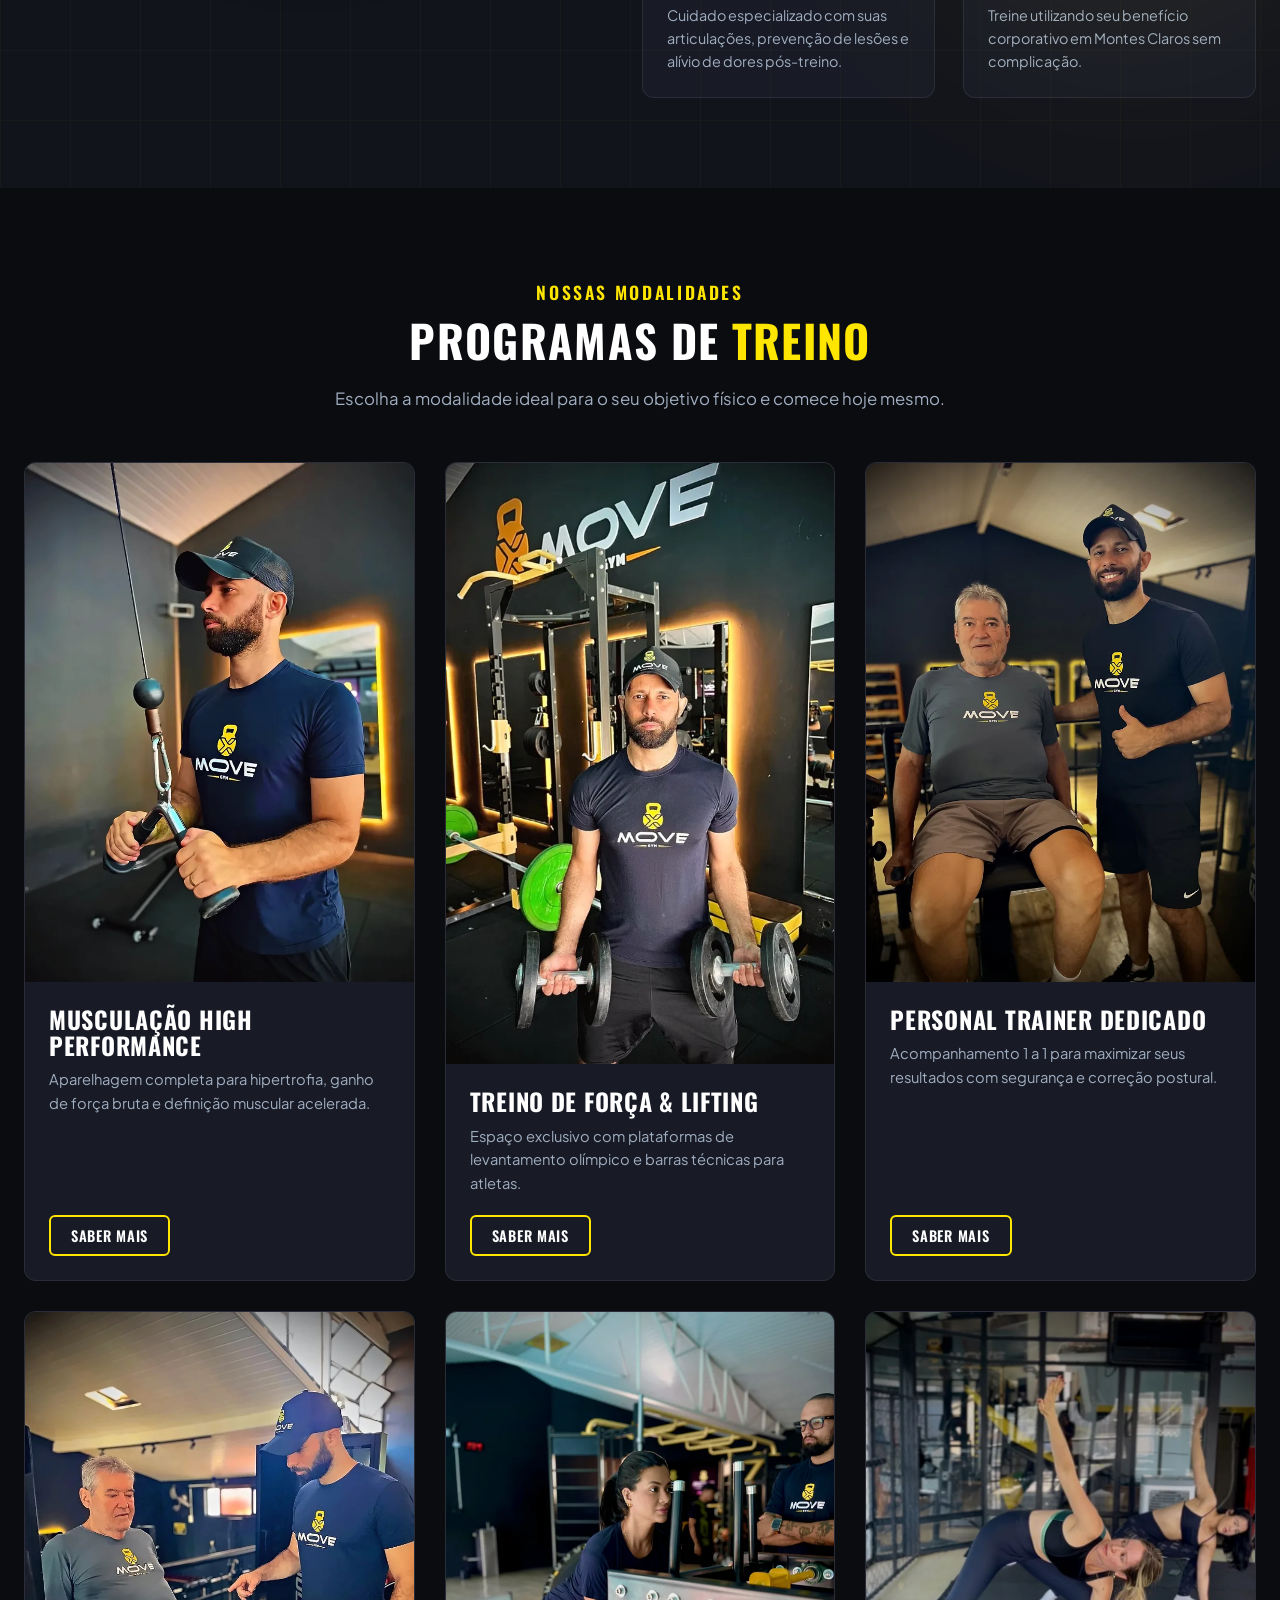
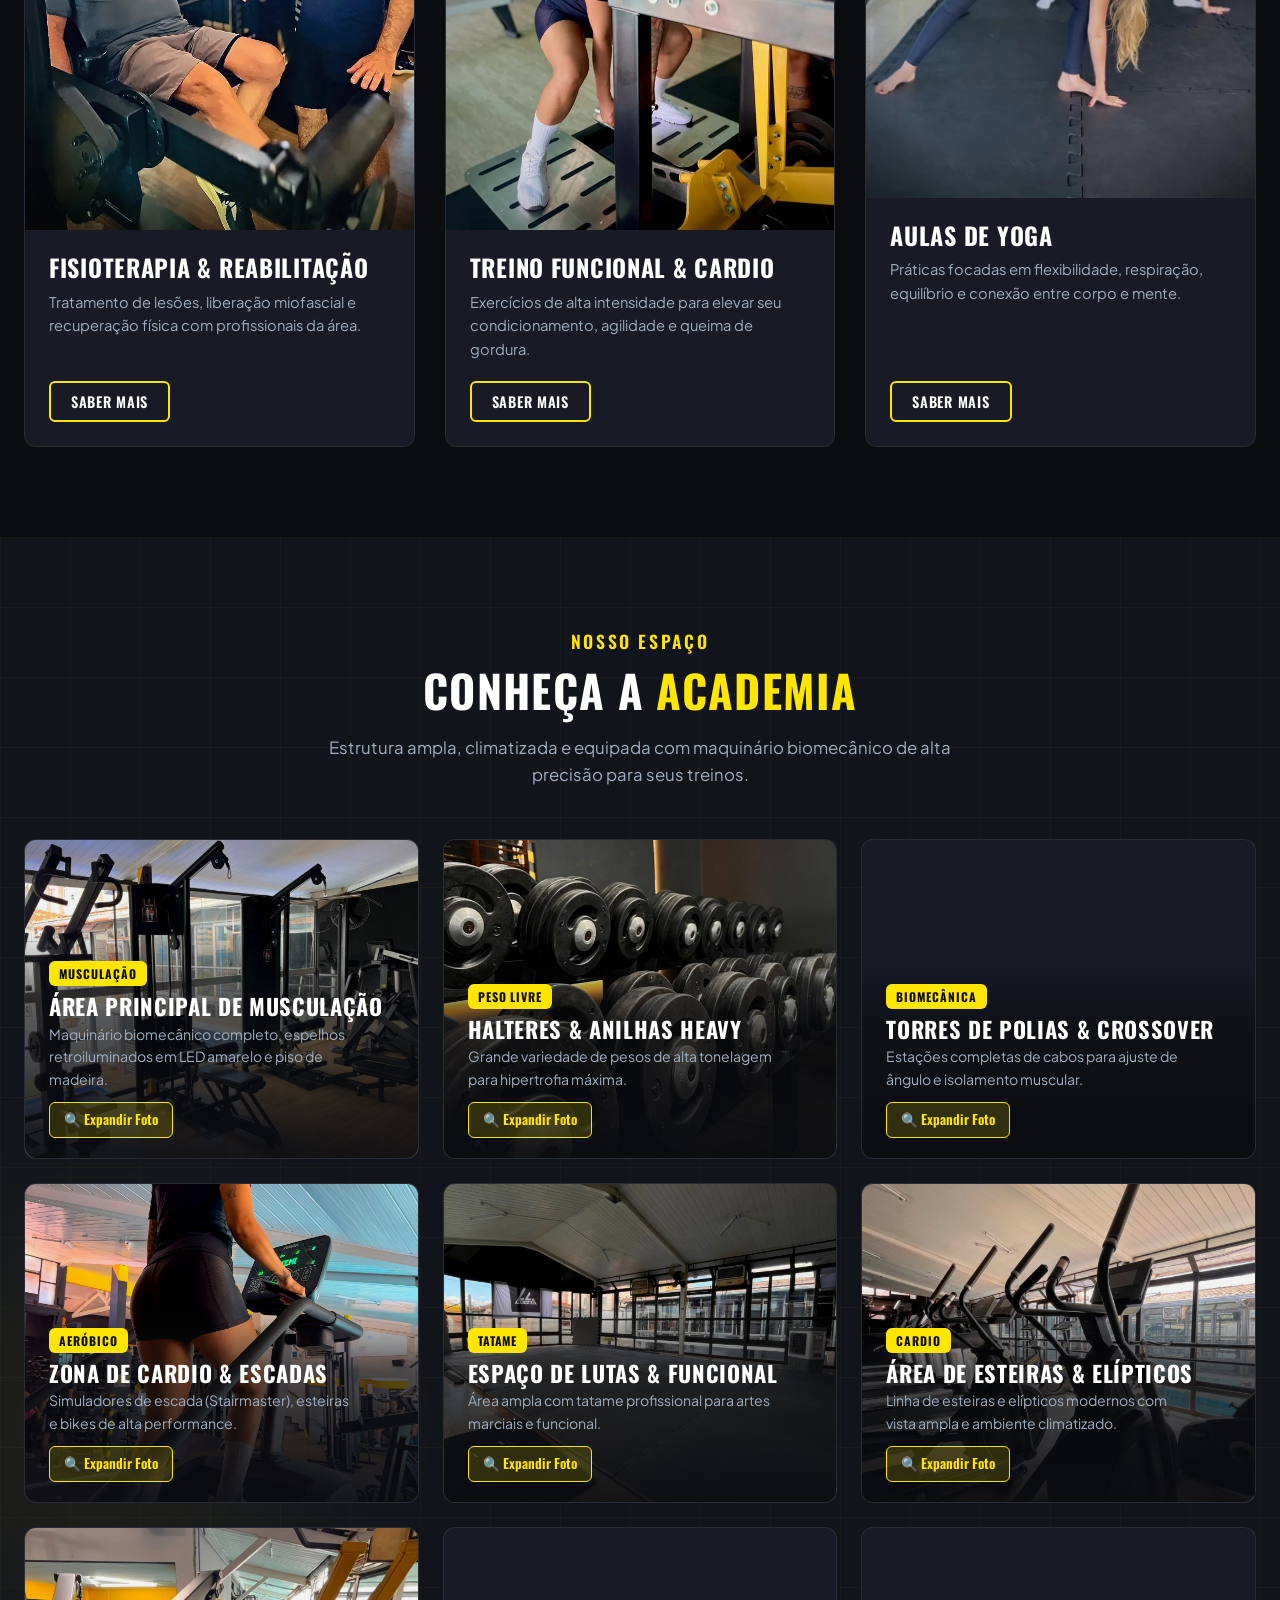
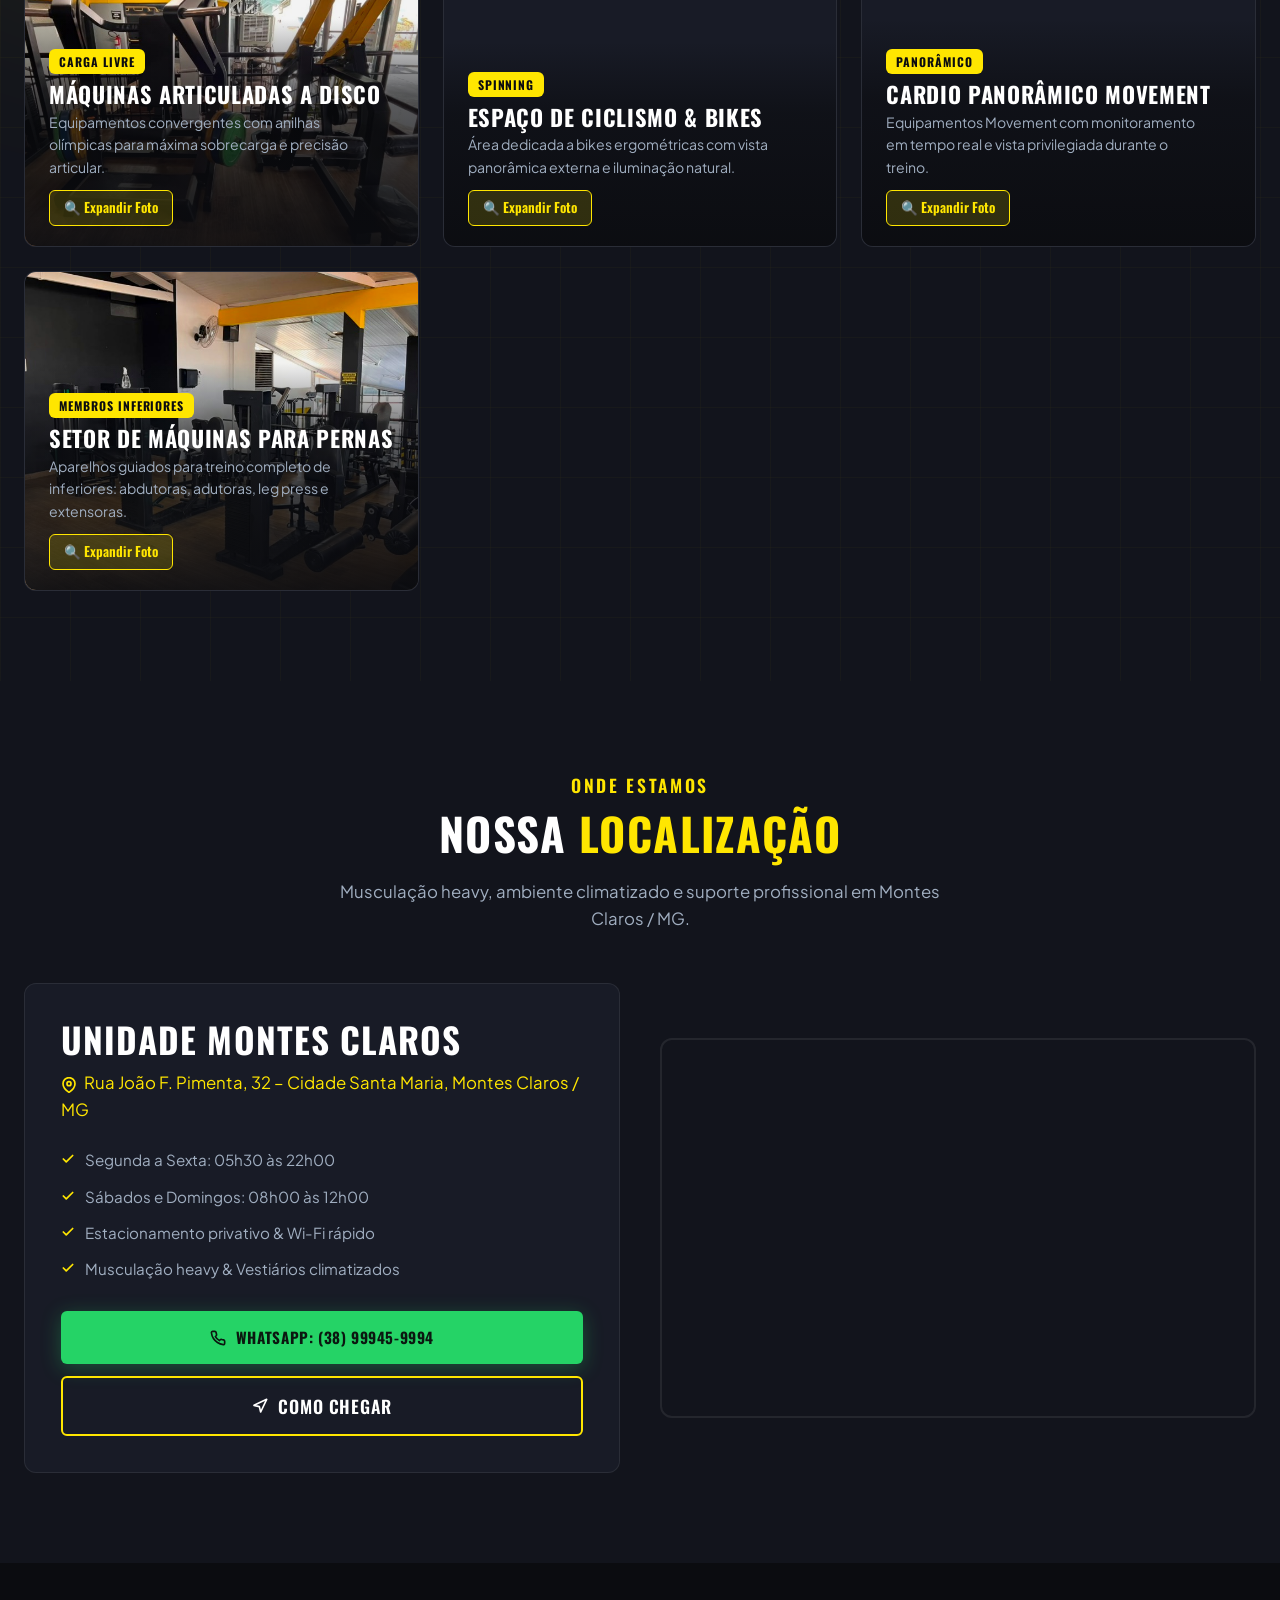
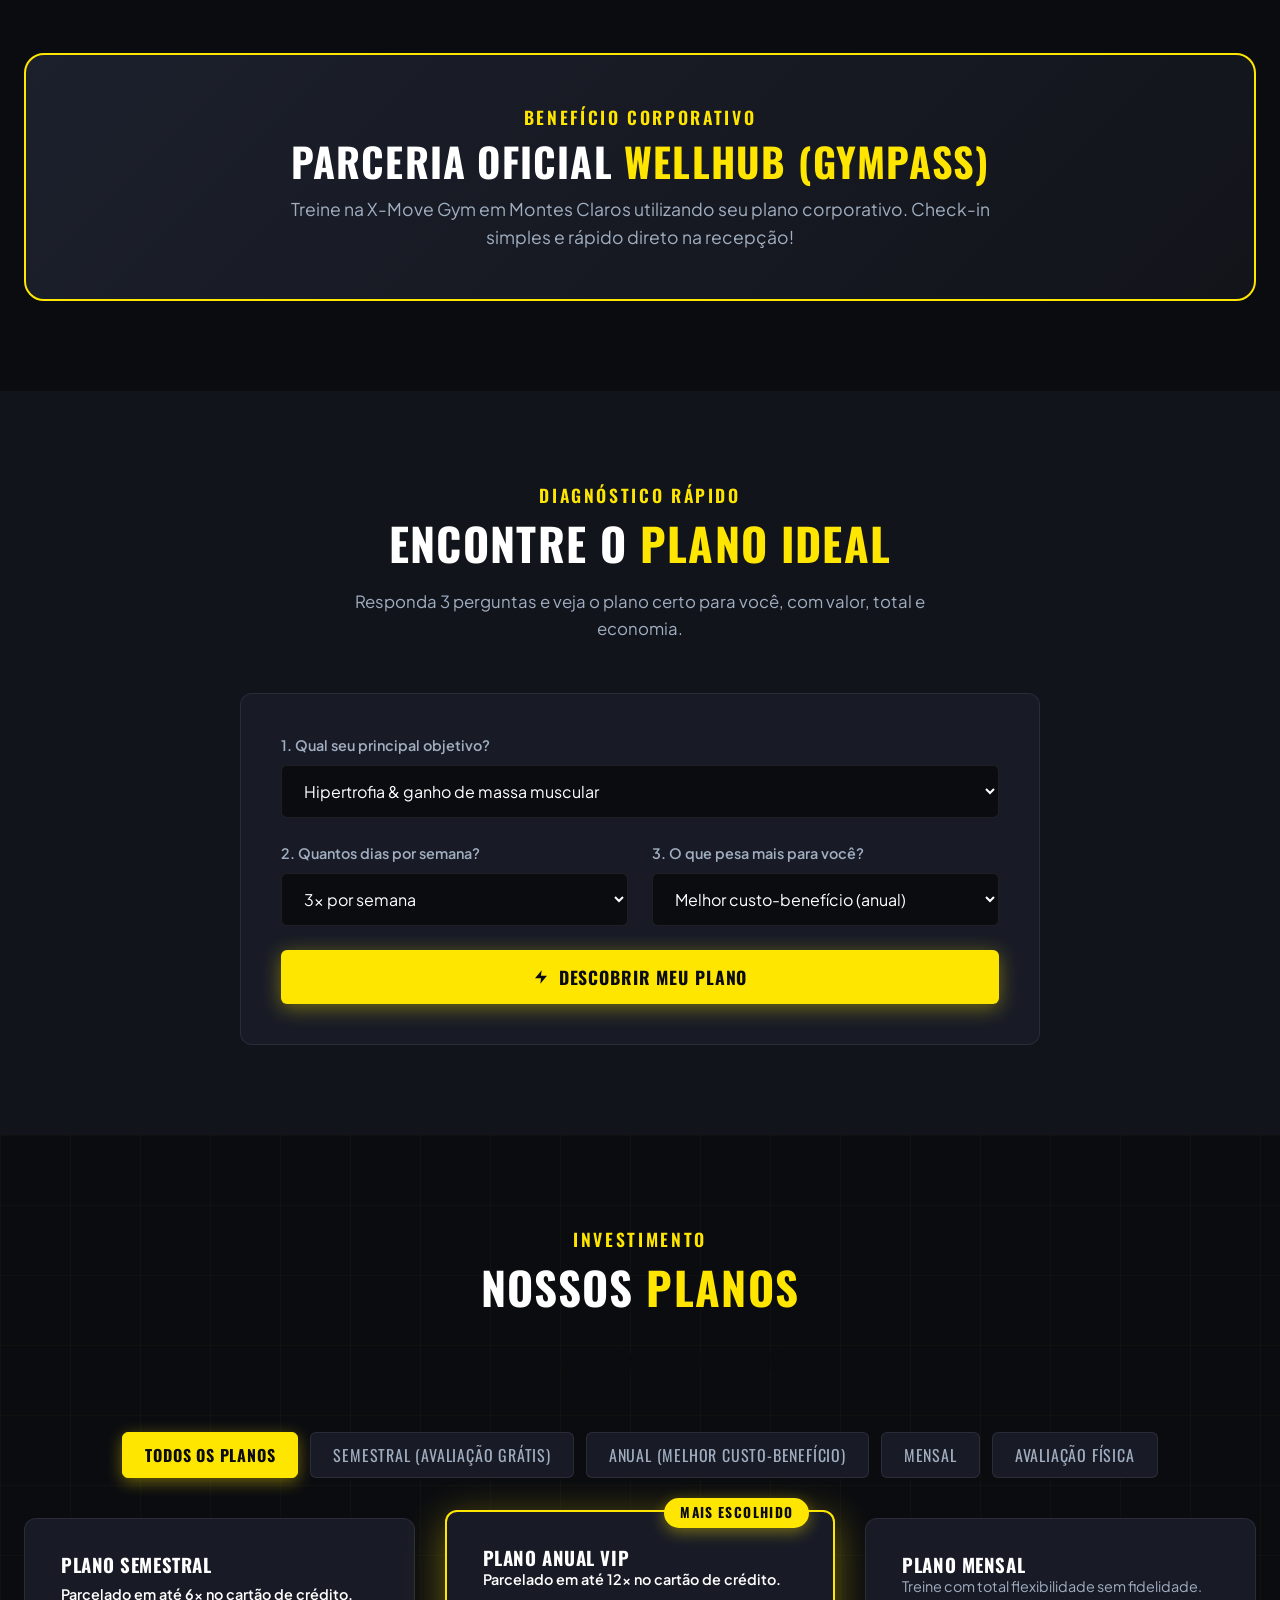
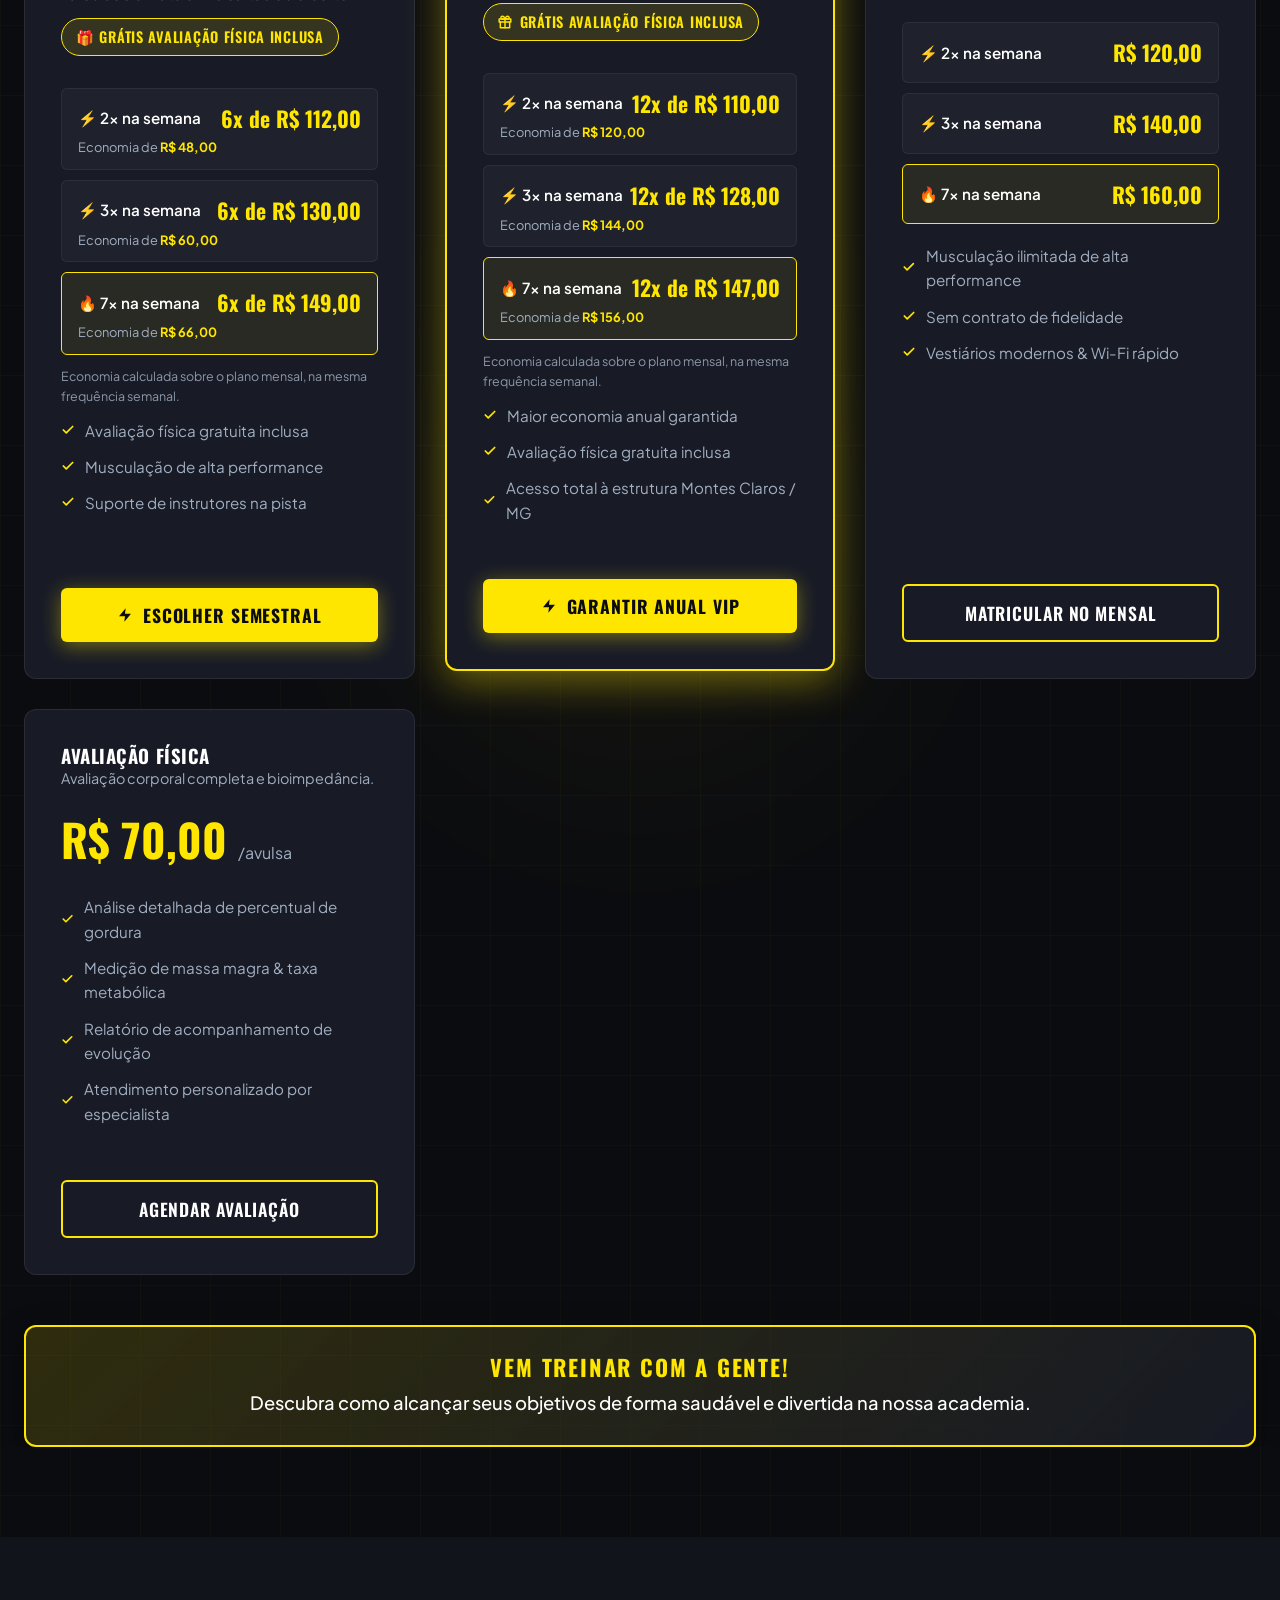
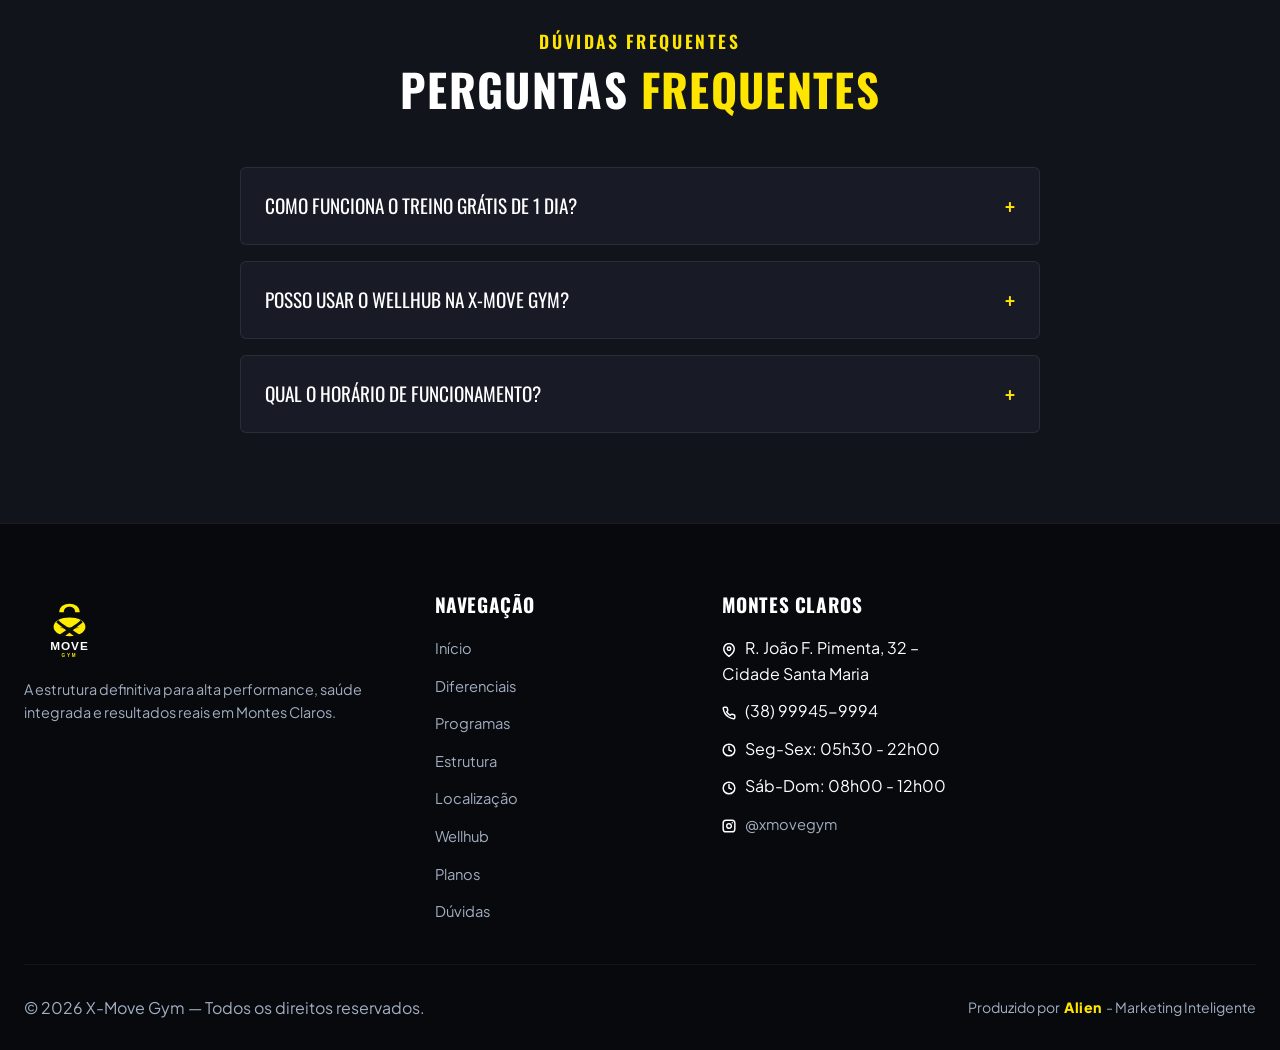
==== commit c902ab0a: "Novo slogan: O Seu Movimento Começa Aqui Co-Authored-By: Claude Sonnet 5.5 <noreply@anthropic.com> C" ====
--- a/index.html
+++ b/index.html
@@ -16,7 +16,7 @@
   <meta property="og:locale" content="pt_BR">
   <meta property="og:site_name" content="X-Move Gym">
   <meta property="og:url" content="https://move-gym-nu.vercel.app/">
-  <meta property="og:title" content="X-Move Gym | Make Your Body Shape">
+  <meta property="og:title" content="X-Move Gym | O Seu Movimento Começa Aqui">
   <meta property="og:description" content="A estrutura definitiva para transformar seus resultados físicos e saúde em Montes Claros.">
   <meta property="og:image" content="https://move-gym-nu.vercel.app/assets/images/og-image.jpg">
   <meta property="og:image:width" content="1200">
